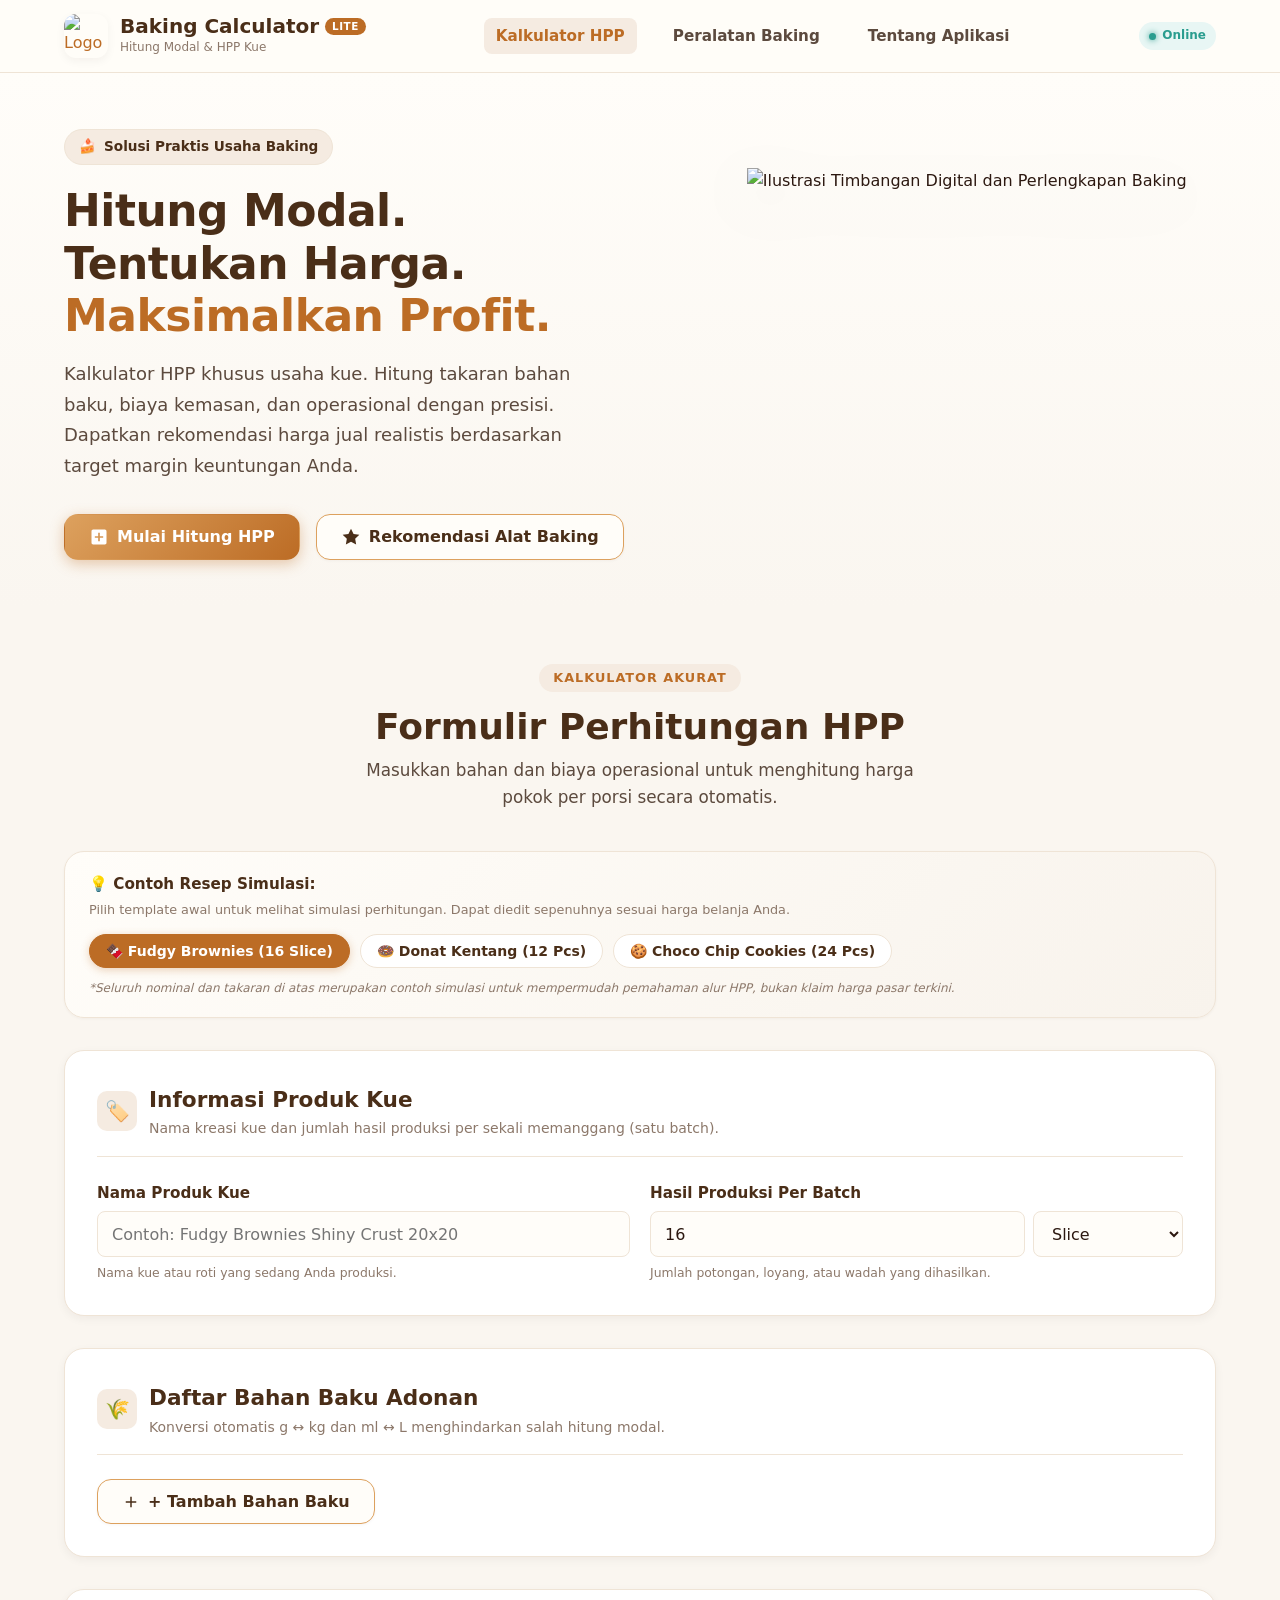
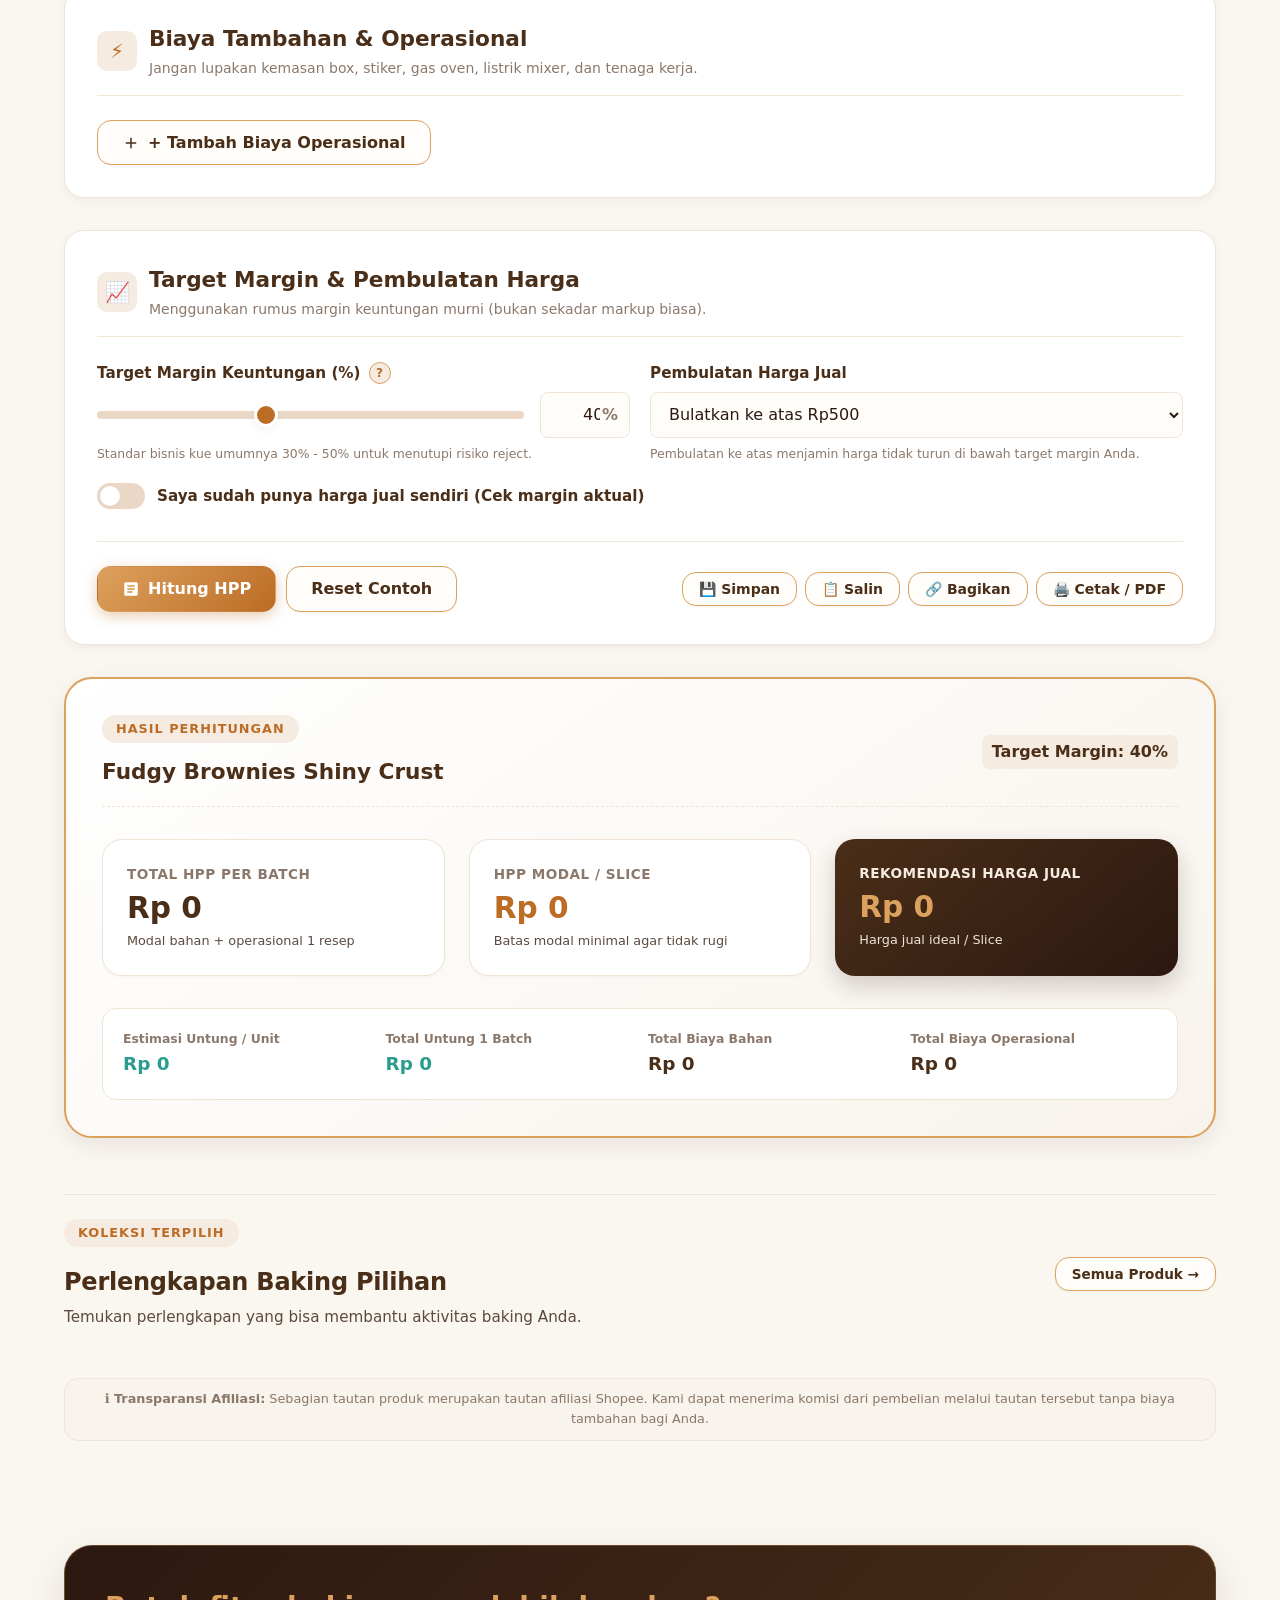
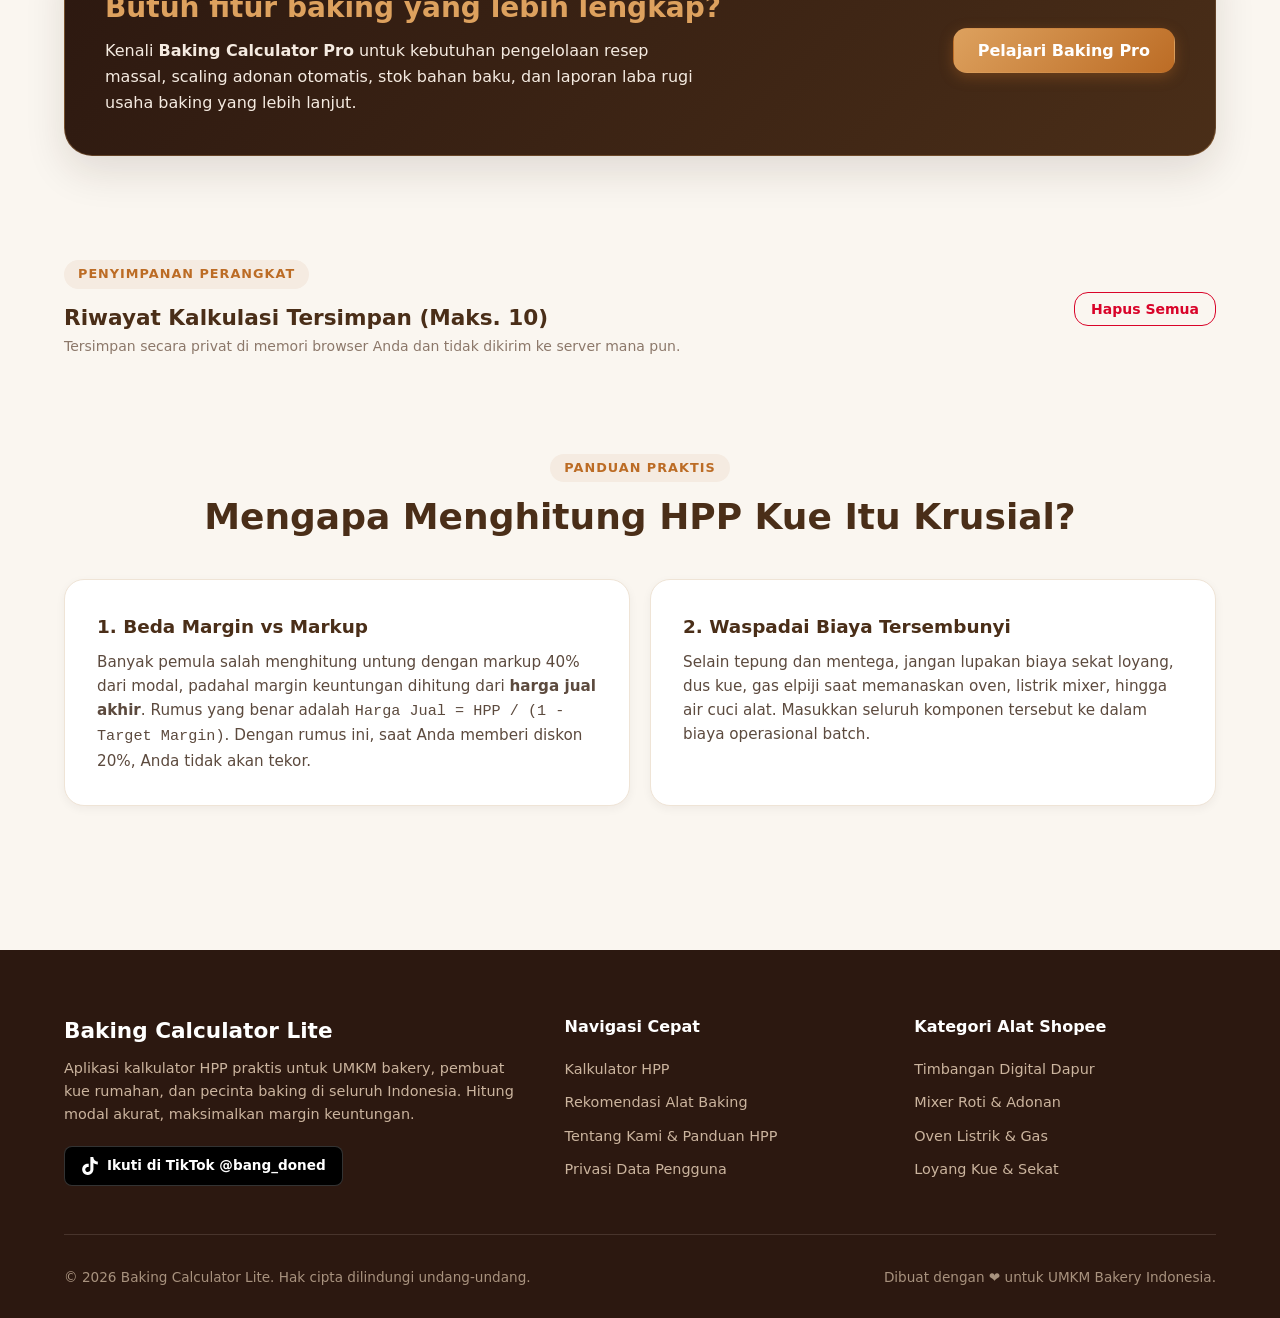
==== index.html @ 8690292a "Add files via upload" ====
<!DOCTYPE html>
<html lang="id">
<head>
  <meta charset="UTF-8">
  <meta name="viewport" content="width=device-width, initial-scale=1.0, maximum-scale=5.0">
  <title>Baking Calculator Lite - Hitung Modal & HPP Usaha Kue Praktis</title>
  
  <!-- SEO & Social Meta Tags -->
  <meta name="description" content="Kalkulator HPP kue online gratis untuk usaha bakery dan rumahan. Hitung modal bahan baku, tentukan harga jual dengan target margin keuntungan yang akurat.">
  <meta name="keywords" content="kalkulator hpp kue, kalkulator hpp baking, hitung modal kue, cara menentukan harga jual kue, kalkulator bakery, hpp donat brownies cookies">
  <meta name="author" content="Baking Calculator Lite">
  <meta name="theme-color" content="#FAF6F0">
  <link rel="canonical" href="./">

  <!-- Open Graph / Facebook -->
  <meta property="og:type" content="website">
  <meta property="og:title" content="Baking Calculator Lite - Hitung Modal. Tentukan Harga. Maksimalkan Profit.">
  <meta property="og:description" content="Kalkulator HPP khusus pelaku usaha baking & kue rumahan. Hitung modal bahan dan operasional akurat, tentukan harga jual tepat.">
  <meta property="og:image" content="assets/icons/icon-512.png">
  <meta property="og:url" content="./">

  <!-- Twitter Card -->
  <meta name="twitter:card" content="summary_large_image">
  <meta name="twitter:title" content="Baking Calculator Lite - Hitung HPP Kue Praktis">
  <meta name="twitter:description" content="Kalkulator HPP khusus pelaku usaha baking & bakery UMKM. Akurat, cepat, dan offline-ready.">
  <meta name="twitter:image" content="assets/icons/icon-512.png">

  <!-- PWA Manifest & Favicon -->
  <link rel="manifest" href="manifest.webmanifest">
  <link rel="icon" type="image/svg+xml" href="assets/icons/favicon.svg">
  <link rel="apple-touch-icon" href="assets/icons/apple-touch-icon.png">

  <!-- Stylesheets -->
  <link rel="stylesheet" href="style.css">
  <link rel="stylesheet" href="responsive.css">

  <!-- Structured Data JSON-LD -->
  <script type="application/ld+json">
  {
    "@context": "https://schema.org",
    "@type": "WebApplication",
    "name": "Baking Calculator Lite",
    "description": "Kalkulator HPP dan margin harga jual untuk pengusaha kue dan bakery.",
    "applicationCategory": "BusinessApplication",
    "operatingSystem": "All",
    "offers": {
      "@type": "Offer",
      "price": "0",
      "priceCurrency": "IDR"
    }
  }
  </script>
</head>
<body>

  <!-- Top Navigation Header -->
  <header class="site-header">
    <div class="container nav-container">
      <a href="index.html" class="brand-link" aria-label="Baking Calculator Lite Beranda">
        <img src="assets/logo/logo.svg" alt="Logo Baking Calculator Lite" class="brand-logo-img" width="44" height="44">
        <div class="brand-text-group">
          <div class="brand-name">
            Baking Calculator <span class="brand-badge">LITE</span>
          </div>
          <span class="brand-sub">Hitung Modal & HPP Kue</span>
        </div>
      </a>

      <!-- Desktop & Tablet Navigation Menu -->
      <nav class="nav-menu" id="nav-menu" aria-label="Menu Utama">
        <a href="index.html" class="nav-link active">Kalkulator HPP</a>
        <a href="products.html" class="nav-link">Peralatan Baking</a>
        <a href="about.html" class="nav-link">Tentang Aplikasi</a>
      </nav>

      <!-- Nav Extra: Status & Mobile Hamburger -->
      <div class="nav-extra">
        <span class="status-pill online" id="network-status">Online</span>
        <button type="button" class="mobile-nav-toggle" id="mobile-toggle" aria-label="Buka Menu Navigasi">
          <svg viewBox="0 0 24 24" width="24" height="24" fill="currentColor">
            <path d="M3 18h18v-2H3v2zm0-5h18v-2H3v2zm0-7v2h18V6H3z"/>
          </svg>
        </button>
      </div>
    </div>
  </header>

  <main>
    <!-- HERO SECTION -->
    <section class="hero-section">
      <div class="container hero-grid">
        <div class="hero-content">
          <div class="hero-tag">
            <span>🍰</span> Solusi Praktis Usaha Baking
          </div>
          <h1 class="hero-title">
            Hitung Modal. <br>
            Tentukan Harga. <br>
            <span class="highlight">Maksimalkan Profit.</span>
          </h1>
          <p class="hero-desc">
            Kalkulator HPP khusus usaha kue. Hitung takaran bahan baku, biaya kemasan, dan operasional dengan presisi. Dapatkan rekomendasi harga jual realistis berdasarkan target margin keuntungan Anda.
          </p>
          <div class="hero-actions">
            <a href="#section-calculator" class="btn btn-primary">
              <svg viewBox="0 0 24 24" width="20" height="20" fill="currentColor"><path d="M19 3H5c-1.1 0-2 .9-2 2v14c0 1.1.9 2 2 2h14c1.1 0 2-.9 2-2V5c0-1.1-.9-2-2-2zm-2 10h-4v4h-2v-4H7v-2h4V7h2v4h4v2z"/></svg>
              <span>Mulai Hitung HPP</span>
            </a>
            <a href="products.html" class="btn btn-secondary">
              <svg viewBox="0 0 24 24" width="20" height="20" fill="currentColor"><path d="M12 2l3.09 6.26L22 9.27l-5 4.87 1.18 6.88L12 17.77l-6.18 3.25L7 14.14 2 9.27l6.91-1.01L12 2z"/></svg>
              <span>Rekomendasi Alat Baking</span>
            </a>
          </div>
        </div>

        <div class="hero-illustration-wrapper">
          <img src="assets/images/hero-baking-tools.svg" alt="Ilustrasi Timbangan Digital dan Perlengkapan Baking" class="hero-illustration" width="480" height="360">
        </div>
      </div>
    </section>

    <!-- KALKULATOR HPP SECTION -->
    <section class="section" id="section-calculator">
      <div class="container">
        
        <div class="section-title-wrap">
          <span class="section-pill">Kalkulator Akurat</span>
          <h2 class="section-title">Formulir Perhitungan HPP</h2>
          <p class="section-subtitle">Masukkan bahan dan biaya operasional untuk menghitung harga pokok per porsi secara otomatis.</p>
        </div>

        <!-- Pilihan Preset Resep Contoh -->
        <div class="preset-selector-card">
          <div class="preset-header">
            <span class="preset-title">💡 Contoh Resep Simulasi:</span>
            <span class="preset-sub">Pilih template awal untuk melihat simulasi perhitungan. Dapat diedit sepenuhnya sesuai harga belanja Anda.</span>
          </div>
          <div class="preset-buttons">
            <button type="button" class="btn-preset-recipe active" data-preset="brownies">
              <span>🍫 Fudgy Brownies (16 Slice)</span>
            </button>
            <button type="button" class="btn-preset-recipe" data-preset="donat">
              <span>🍩 Donat Kentang (12 Pcs)</span>
            </button>
            <button type="button" class="btn-preset-recipe" data-preset="cookies">
              <span>🍪 Choco Chip Cookies (24 Pcs)</span>
            </button>
          </div>
          <p class="preset-disclaimer">
            <em>*Seluruh nominal dan takaran di atas merupakan contoh simulasi untuk mempermudah pemahaman alur HPP, bukan klaim harga pasar terkini.</em>
          </p>
        </div>

        <!-- 1. Informasi Produk -->
        <div class="card">
          <div class="card-header">
            <div class="card-title-group">
              <div class="card-icon">🏷️</div>
              <div>
                <h3 class="card-title">Informasi Produk Kue</h3>
                <p class="card-desc">Nama kreasi kue dan jumlah hasil produksi per sekali memanggang (satu batch).</p>
              </div>
            </div>
          </div>

          <div class="form-grid">
            <div class="form-group span-half">
              <label class="form-label" for="input-product-name">Nama Produk Kue</label>
              <input type="text" id="input-product-name" class="input-text" placeholder="Contoh: Fudgy Brownies Shiny Crust 20x20">
              <span class="form-help">Nama kue atau roti yang sedang Anda produksi.</span>
            </div>

            <div class="form-group span-half">
              <label class="form-label" for="input-yield-qty">Hasil Produksi Per Batch</label>
              <div class="input-group">
                <input type="number" id="input-yield-qty" class="input-text" min="1" step="1" value="16" placeholder="Contoh: 16">
                <select id="select-yield-unit" class="select-unit">
                  <option value="Slice" selected>Slice</option>
                  <option value="Pcs">Pcs</option>
                  <option value="Box">Box</option>
                  <option value="Jar">Jar</option>
                  <option value="Pack">Pack</option>
                  <option value="Loyang">Loyang</option>
                  <option value="Custom">Custom...</option>
                </select>
              </div>
              <span class="form-help">Jumlah potongan, loyang, atau wadah yang dihasilkan.</span>
            </div>

            <div class="form-group span-full" id="group-custom-yield" style="display: none;">
              <label class="form-label" for="input-custom-yield-unit">Nama Satuan Khusus (Custom)</label>
              <input type="text" id="input-custom-yield-unit" class="input-text" placeholder="Contoh: Cup, Toples 500g, Botol">
            </div>
          </div>
        </div>

        <!-- 2. Daftar Bahan Baku -->
        <div class="card">
          <div class="card-header">
            <div class="card-title-group">
              <div class="card-icon">🌾</div>
              <div>
                <h3 class="card-title">Daftar Bahan Baku Adonan</h3>
                <p class="card-desc">Konversi otomatis g &harr; kg dan ml &harr; L menghindarkan salah hitung modal.</p>
              </div>
            </div>
          </div>

          <!-- Dynamic Ingredients List Container -->
          <div id="ingredients-list">
            <!-- Dynamic Rows Generated by app.js -->
          </div>

          <div style="margin-top: 1rem;">
            <button type="button" class="btn btn-secondary" id="btn-add-ingredient">
              <svg viewBox="0 0 24 24" width="18" height="18" fill="currentColor"><path d="M19 13h-6v6h-2v-6H5v-2h6V5h2v6h6v2z"/></svg>
              <span>+ Tambah Bahan Baku</span>
            </button>
          </div>
        </div>

        <!-- 3. Biaya Tambahan Operasional -->
        <div class="card">
          <div class="card-header">
            <div class="card-title-group">
              <div class="card-icon">⚡</div>
              <div>
                <h3 class="card-title">Biaya Tambahan & Operasional</h3>
                <p class="card-desc">Jangan lupakan kemasan box, stiker, gas oven, listrik mixer, dan tenaga kerja.</p>
              </div>
            </div>
          </div>

          <!-- Dynamic Additional Costs Container -->
          <div id="additional-costs-list">
            <!-- Dynamic Rows Generated by app.js -->
          </div>

          <div style="margin-top: 1rem;">
            <button type="button" class="btn btn-secondary" id="btn-add-cost">
              <svg viewBox="0 0 24 24" width="18" height="18" fill="currentColor"><path d="M19 13h-6v6h-2v-6H5v-2h6V5h2v6h6v2z"/></svg>
              <span>+ Tambah Biaya Operasional</span>
            </button>
          </div>
        </div>

        <!-- 4. Target Margin & Pengaturan Harga Jual -->
        <div class="card">
          <div class="card-header">
            <div class="card-title-group">
              <div class="card-icon">📈</div>
              <div>
                <h3 class="card-title">Target Margin & Pembulatan Harga</h3>
                <p class="card-desc">Menggunakan rumus margin keuntungan murni (bukan sekadar markup biasa).</p>
              </div>
            </div>
          </div>

          <div class="form-grid">
            <!-- Slider & Input Margin -->
            <div class="form-group span-half position-relative">
              <div class="label-with-info">
                <label class="form-label" for="input-target-margin">Target Margin Keuntungan (%)</label>
                <button type="button" class="btn-info-circle" id="btn-info-margin" title="Pelajari cara kerja margin vs markup" aria-label="Penjelasan Rumus Margin">?</button>
              </div>

              <!-- Popover Edukasi Margin -->
              <div class="margin-info-popover" id="popover-margin-info" style="display: none;">
                <div class="popover-header">
                  <strong>💡 Mengapa Menggunakan Rumus Margin?</strong>
                  <button type="button" class="btn-close-popover" id="btn-close-margin-info" aria-label="Tutup Penjelasan">&times;</button>
                </div>
                <p><strong>Margin adalah persentase keuntungan dari harga jual, bukan dari modal.</strong></p>
                <p class="popover-formula"><code>Harga Jual = HPP / (1 - Target Margin)</code></p>
                <div class="popover-example">
                  <strong>Contoh:</strong><br>
                  HPP Rp6.000 dengan target margin 40% (0,4):<br>
                  Harga Jual = Rp6.000 / (1 - 0,40) = Rp6.000 / 0,60 = <strong>Rp10.000</strong>.<br>
                  <em>Keuntungan: Rp4.000 (tepat 40% dari harga jual Rp10.000).</em>
                </div>
              </div>

              <div class="slider-control-group">
                <input type="range" min="5" max="95" step="1" value="40" class="input-slider" id="slider-target-margin">
                <div class="input-prefix-wrapper slider-val-box">
                  <input type="number" min="0" max="99" class="input-text" id="input-target-margin" value="40">
                  <span style="position: absolute; right: 12px; font-weight: 700; color: var(--text-muted);">%</span>
                </div>
              </div>
              <span class="form-help">Standar bisnis kue umumnya 30% - 50% untuk menutupi risiko reject.</span>
            </div>

            <!-- Pembulatan Harga Jual -->
            <div class="form-group span-half">
              <label class="form-label" for="select-round-mode">Pembulatan Harga Jual</label>
              <select id="select-round-mode" class="select-input">
                <option value="none">Tanpa Pembulatan (Nominal Asli)</option>
                <option value="100">Bulatkan ke atas Rp100</option>
                <option value="500" selected>Bulatkan ke atas Rp500</option>
                <option value="1000">Bulatkan ke atas Rp1.000</option>
              </select>
              <span class="form-help">Pembulatan ke atas menjamin harga tidak turun di bawah target margin Anda.</span>
            </div>

            <!-- Toggle Harga Jual Manual -->
            <div class="form-group span-full">
              <label class="toggle-switch-label">
                <input type="checkbox" class="toggle-input" id="toggle-manual-price">
                <span class="toggle-slider"></span>
                <span class="form-label">Saya sudah punya harga jual sendiri (Cek margin aktual)</span>
              </label>
            </div>

            <div class="form-group span-half" id="group-manual-price" style="display: none;">
              <label class="form-label" for="input-manual-price">Harga Jual Yang Anda Tentukan (Rp / unit)</label>
              <div class="input-prefix-wrapper">
                <span class="input-prefix">Rp</span>
                <input type="number" min="0" step="500" class="input-text" id="input-manual-price" placeholder="Contoh: 15000">
              </div>
            </div>
          </div>

          <!-- Action Button Bar -->
          <div class="calculator-actions">
            <div class="actions-primary">
              <button type="button" class="btn btn-primary" id="btn-calculate">
                <svg viewBox="0 0 24 24" width="18" height="18" fill="currentColor"><path d="M19 3H5c-1.1 0-2 .9-2 2v14c0 1.1.9 2 2 2h14c1.1 0 2-.9 2-2V5c0-1.1-.9-2-2-2zm-5 14H7v-2h7v2zm3-4H7v-2h10v2zm0-4H7V7h10v2z"/></svg>
                <span>Hitung HPP</span>
              </button>
              <button type="button" class="btn btn-secondary" id="btn-reset">
                <span>Reset Contoh</span>
              </button>
            </div>

            <div class="actions-secondary">
              <button type="button" class="btn btn-secondary btn-sm" id="btn-save-calc" title="Simpan ke Riwayat Lokal">
                <span>💾 Simpan</span>
              </button>
              <button type="button" class="btn btn-secondary btn-sm" id="btn-copy-calc" title="Salin Ringkasan">
                <span>📋 Salin</span>
              </button>
              <button type="button" class="btn btn-secondary btn-sm" id="btn-share-calc" title="Bagikan Ringkasan">
                <span>🔗 Bagikan</span>
              </button>
              <button type="button" class="btn btn-secondary btn-sm" id="btn-print-calc" title="Cetak atau Simpan PDF">
                <span>🖨️ Cetak / PDF</span>
              </button>
            </div>
          </div>
        </div>

        <!-- 5. HASIL KALKULASI SECTION (Dashboard Cards) -->
        <div class="results-card" id="section-result">
          <div class="results-header">
            <div>
              <span class="section-pill">Hasil Perhitungan</span>
              <h3 class="card-title" id="res-product-name">Fudgy Brownies Shiny Crust</h3>
            </div>
            <div class="results-badge-wrap">
              <span class="badge" style="background: var(--color-beige); color: var(--color-coffee); padding: 4px 10px; border-radius: 8px; font-weight: 700;">
                Target Margin: <strong id="res-margin-pct">40%</strong>
              </span>
            </div>
          </div>

          <div id="res-margin-warning" class="row-error" style="display: none; margin-bottom: 1.5rem;"></div>

          <!-- Main 3 Stat Cards -->
          <div class="results-main-grid">
            <!-- Total HPP Batch -->
            <div class="stat-box">
              <span class="stat-label">Total HPP Per Batch</span>
              <span class="stat-value" id="res-hpp-total">Rp 0</span>
              <span class="stat-sub">Modal bahan + operasional 1 resep</span>
            </div>

            <!-- HPP Per Unit -->
            <div class="stat-box">
              <span class="stat-label">HPP Modal <span id="res-unit-label">/ Slice</span></span>
              <span class="stat-value text-caramel" id="res-hpp-per-unit">Rp 0</span>
              <span class="stat-sub">Batas modal minimal agar tidak rugi</span>
            </div>

            <!-- Rekomendasi Harga Jual -->
            <div class="stat-box highlight">
              <span class="stat-label">Rekomendasi Harga Jual</span>
              <span class="stat-value" id="res-recommended-price">Rp 0</span>
              <span class="stat-sub">Harga jual ideal <span id="res-unit-label-2">/ Slice</span></span>
            </div>
          </div>

          <!-- Sub Stats Breakdown -->
          <div class="results-sub-grid">
            <div class="sub-stat-item">
              <span class="sub-stat-label">Estimasi Untung / Unit</span>
              <span class="sub-stat-val text-success" id="res-profit-per-unit">Rp 0</span>
            </div>
            <div class="sub-stat-item">
              <span class="sub-stat-label">Total Untung 1 Batch</span>
              <span class="sub-stat-val text-success" id="res-total-profit">Rp 0</span>
            </div>
            <div class="sub-stat-item">
              <span class="sub-stat-label">Total Biaya Bahan</span>
              <span class="sub-stat-val" id="res-ingredients-total">Rp 0</span>
            </div>
            <div class="sub-stat-item">
              <span class="sub-stat-label">Total Biaya Operasional</span>
              <span class="sub-stat-val" id="res-additional-total">Rp 0</span>
            </div>
          </div>

          <!-- Evaluasi Harga Manual Box jika aktif -->
          <div class="manual-box" id="res-manual-box" style="display: none;">
            <h4 style="font-size: 1rem; color: var(--color-coffee); font-weight: 800;">Evaluasi Harga Jual Manual Anda</h4>
            <div class="manual-grid">
              <div>
                <span class="sub-stat-label">Harga Jual Aktual:</span>
                <div class="sub-stat-val" id="res-manual-price">Rp 0</div>
              </div>
              <div>
                <span class="sub-stat-label">Keuntungan Per Unit:</span>
                <div class="sub-stat-val" id="res-manual-profit">Rp 0</div>
              </div>
              <div>
                <span class="sub-stat-label">Margin Keuntungan Aktual:</span>
                <div class="sub-stat-val" id="res-manual-margin">0%</div>
              </div>
            </div>
          </div>
        </div>

        <!-- 6. PERLENGKAPAN BAKING PILIHAN (AFFILIATE PRODUCT GALLERY) -->
        <section class="affiliate-gallery-section" id="section-affiliate-gallery" style="margin-top: 3.5rem;">
          <div class="gallery-header-row">
            <div>
              <span class="section-pill">Koleksi Terpilih</span>
              <h3 class="gallery-title">Perlengkapan Baking Pilihan</h3>
              <p class="gallery-subtitle">Temukan perlengkapan yang bisa membantu aktivitas baking Anda.</p>
            </div>
            <a href="products.html" class="btn btn-secondary btn-sm gallery-all-btn">
              <span>Semua Produk &rarr;</span>
            </a>
          </div>

          <!-- Horizontal scroll-snap gallery di mobile, grid rapi di desktop -->
          <div class="affiliate-gallery-scroll" id="affiliate-gallery-container" tabindex="0" role="region" aria-label="Katalog Perlengkapan Baking Pilihan">
            <!-- Dynamic Thumbnails Loaded from AffiliateManager -->
          </div>

          <!-- Affiliate Disclosure -->
          <div class="affiliate-disclosure-banner" style="margin-top: 1.5rem;">
            <p>ℹ️ <strong>Transparansi Afiliasi:</strong> Sebagian tautan produk merupakan tautan afiliasi Shopee. Kami dapat menerima komisi dari pembelian melalui tautan tersebut tanpa biaya tambahan bagi Anda.</p>
          </div>
        </section>

        <!-- 7. PROMOSI BAKING CALCULATOR PRO -->
        <div class="pro-promo-card">
          <div class="pro-promo-content">
            <h3>Butuh fitur baking yang lebih lengkap?</h3>
            <p>Kenali <strong>Baking Calculator Pro</strong> untuk kebutuhan pengelolaan resep massal, scaling adonan otomatis, stok bahan baku, dan laporan laba rugi usaha baking yang lebih lanjut.</p>
          </div>
          <div>
            <a href="#" class="btn btn-primary" id="btn-pro-app">
              <span>Pelajari Baking Pro</span>
            </a>
          </div>
        </div>

        <!-- 8. RIWAYAT PERHITUNGAN (LOCAL STORAGE) -->
        <section class="history-section" id="section-history" style="margin-top: 3.5rem;">
          <div class="card-header" style="border-bottom: none; margin-bottom: 1rem; padding-bottom: 0;">
            <div>
              <span class="section-pill">Penyimpanan Perangkat</span>
              <h3 class="card-title">Riwayat Kalkulasi Tersimpan (Maks. 10)</h3>
              <p class="card-desc">Tersimpan secara privat di memori browser Anda dan tidak dikirim ke server mana pun.</p>
            </div>
            <button type="button" class="btn btn-sm btn-outline-danger" id="btn-clear-history">
              Hapus Semua
            </button>
          </div>

          <div class="history-grid" id="history-list">
            <!-- Dynamic History Cards -->
          </div>
        </section>

        <!-- 9. EDUKASI & FAQ HPP BAKING (SEO CONTENT) -->
        <section class="section" style="padding-top: 2rem;">
          <div class="section-title-wrap">
            <span class="section-pill">Panduan Praktis</span>
            <h2 class="section-title">Mengapa Menghitung HPP Kue Itu Krusial?</h2>
          </div>

          <div class="form-grid">
            <div class="card span-half">
              <h4 style="font-size: 1.15rem; font-weight: 800; color: var(--color-coffee); margin-bottom: 0.5rem;">1. Beda Margin vs Markup</h4>
              <p style="font-size: 0.95rem; color: var(--text-secondary); line-height: 1.6;">
                Banyak pemula salah menghitung untung dengan markup 40% dari modal, padahal margin keuntungan dihitung dari <strong>harga jual akhir</strong>. Rumus yang benar adalah <code>Harga Jual = HPP / (1 - Target Margin)</code>. Dengan rumus ini, saat Anda memberi diskon 20%, Anda tidak akan tekor.
              </p>
            </div>

            <div class="card span-half">
              <h4 style="font-size: 1.15rem; font-weight: 800; color: var(--color-coffee); margin-bottom: 0.5rem;">2. Waspadai Biaya Tersembunyi</h4>
              <p style="font-size: 0.95rem; color: var(--text-secondary); line-height: 1.6;">
                Selain tepung dan mentega, jangan lupakan biaya sekat loyang, dus kue, gas elpiji saat memanaskan oven, listrik mixer, hingga air cuci alat. Masukkan seluruh komponen tersebut ke dalam biaya operasional batch.
              </p>
            </div>
          </div>
        </section>

      </div>
    </section>
  </main>

  <!-- Sticky Bottom Bar for Mobile -->
  <div class="mobile-bottom-bar" id="mobile-bottom-bar">
    <a href="index.html#section-calculator" class="mobile-bottom-item active">
      <svg viewBox="0 0 24 24" width="20" height="20" fill="currentColor"><path d="M19 3H5c-1.1 0-2 .9-2 2v14c0 1.1.9 2 2 2h14c1.1 0 2-.9 2-2V5c0-1.1-.9-2-2-2zm-5 14H7v-2h7v2zm3-4H7v-2h10v2zm0-4H7V7h10v2z"/></svg>
      <span>Kalkulator</span>
    </a>
    <a href="products.html" class="mobile-bottom-item">
      <svg viewBox="0 0 24 24" width="20" height="20" fill="currentColor"><path d="M12 2l3.09 6.26L22 9.27l-5 4.87 1.18 6.88L12 17.77l-6.18 3.25L7 14.14 2 9.27l6.91-1.01L12 2z"/></svg>
      <span>Peralatan</span>
    </a>
    <a href="about.html" class="mobile-bottom-item">
      <svg viewBox="0 0 24 24" width="20" height="20" fill="currentColor"><path d="M12 2C6.48 2 2 6.48 2 12s4.48 10 10 10 10-4.48 10-10S17.52 2 12 2zm1 15h-2v-6h2v6zm0-8h-2V7h2v2z"/></svg>
      <span>Tentang</span>
    </a>
  </div>

  <!-- Site Footer -->
  <footer class="site-footer">
    <div class="container">
      <div class="footer-grid">
        <div class="footer-brand">
          <h4>Baking Calculator Lite</h4>
          <p class="footer-desc">
            Aplikasi kalkulator HPP praktis untuk UMKM bakery, pembuat kue rumahan, dan pecinta baking di seluruh Indonesia. Hitung modal akurat, maksimalkan margin keuntungan.
          </p>
          <div>
            <a href="https://www.tiktok.com/@bang_doned" target="_blank" rel="noopener noreferrer" class="btn-tiktok">
              <svg viewBox="0 0 24 24" width="18" height="18" fill="currentColor">
                <path d="M12.525.02c1.31-.02 2.61-.01 3.91-.02.08 1.53.63 3.09 1.75 4.17 1.12 1.11 2.7 1.62 4.24 1.79v4.03c-1.44-.05-2.89-.35-4.2-.97-.57-.26-1.1-.59-1.62-.97-.01 2.92.01 5.84-.02 8.75-.08 1.4-.54 2.79-1.35 3.94-1.31 1.92-3.58 3.17-5.91 3.21-1.43.08-2.86-.31-4.08-1.03-2.02-1.19-3.44-3.37-3.65-5.71-.02-.5-.03-1-.01-1.49.18-1.9 1.12-3.72 2.58-4.96 1.66-1.44 3.98-2.13 6.15-1.72.02 1.48-.04 2.96-.04 4.44-.99-.32-2.15-.23-3.02.37-.63.41-1.11 1.04-1.36 1.75-.21.51-.24 1.07-.14 1.61.24 1.64 1.82 3.02 3.5 2.87 1.12-.01 2.19-.66 2.77-1.61.19-.33.4-.67.41-1.06.1-1.79.06-3.57.07-5.36.01-4.03-.01-8.05.02-12.07z"/>
              </svg>
              <span>Ikuti di TikTok @bang_doned</span>
            </a>
          </div>
        </div>

        <div>
          <h5 class="footer-links-title">Navigasi Cepat</h5>
          <ul class="footer-links">
            <li><a href="index.html#section-calculator">Kalkulator HPP</a></li>
            <li><a href="products.html">Rekomendasi Alat Baking</a></li>
            <li><a href="about.html">Tentang Kami & Panduan HPP</a></li>
            <li><a href="about.html#privacy">Privasi Data Pengguna</a></li>
          </ul>
        </div>

        <div>
          <h5 class="footer-links-title">Kategori Alat Shopee</h5>
          <ul class="footer-links">
            <li><a href="products.html?cat=Timbangan+digital">Timbangan Digital Dapur</a></li>
            <li><a href="products.html?cat=Mixer">Mixer Roti & Adonan</a></li>
            <li><a href="products.html?cat=Oven">Oven Listrik & Gas</a></li>
            <li><a href="products.html?cat=Loyang">Loyang Kue & Sekat</a></li>
          </ul>
        </div>
      </div>

      <div class="footer-bottom">
        <div>
          &copy; 2026 Baking Calculator Lite. Hak cipta dilindungi undang-undang.
        </div>
        <div>
          Dibuat dengan ❤️ untuk UMKM Bakery Indonesia.
        </div>
      </div>
    </div>
  </footer>

  <!-- Scripts -->
  <script src="affiliate-config.js"></script>
  <script src="analytics-config.js"></script>
  <script src="js/utils.js"></script>
  <script src="js/validation.js"></script>
  <script src="js/storage.js"></script>
  <script src="js/analytics.js"></script>
  <script src="js/calculator.js"></script>
  <script src="js/affiliate.js"></script>
  <script src="js/app.js"></script>

  <!-- Service Worker Registration -->
  <script>
    if ('serviceWorker' in navigator) {
      window.addEventListener('load', () => {
        navigator.serviceWorker.register('service-worker.js')
          .then(reg => console.log('ServiceWorker registered:', reg.scope))
          .catch(err => console.warn('ServiceWorker registration failed:', err));
      });
    }

    // Mobile nav toggle handler
    const mobBtn = document.getElementById('mobile-toggle');
    const mobMenu = document.getElementById('nav-menu');
    if (mobBtn && mobMenu) {
      mobBtn.addEventListener('click', () => {
        mobMenu.classList.toggle('open');
      });
    }
  </script>
</body>
</html>
---- style.css ----
/* ==========================================================================
   BAKING CALCULATOR LITE - CORE DESIGN SYSTEM & STYLESHEET
   Tema: Modern Bakery Aesthetic (Cream, Beige, Coffee Brown, Caramel, Warm White)
   ========================================================================== */

:root {
  /* Color Palette */
  --bg-main: #FAF6F0;
  --bg-surface: #FFFDF9;
  --bg-card: #FFFFFF;
  --bg-card-subtle: #F8F3EC;
  --bg-card-hover: #F3ECE2;

  --color-cream: #FAF6F0;
  --color-beige: #F5EBE1;
  --color-beige-dark: #EAD7C5;
  --color-caramel: #BC6C25;
  --color-caramel-light: #DDA15E;
  --color-caramel-hover: #9E5616;
  --color-coffee: #4A2E18;
  --color-coffee-dark: #2C1810;
  --color-coffee-light: #6F4E37;
  --color-warm-white: #FFFDF9;

  /* Text Colors */
  --text-primary: #2C1810;
  --text-secondary: #5C4A3E;
  --text-muted: #8C786A;
  --text-light: #FFFFFF;

  /* UI Borders & Accents */
  --border-subtle: #EFE4D6;
  --border-focus: #BC6C25;
  --border-strong: #DDA15E;

  /* Semantic Feedback */
  --success: #2A9D8F;
  --success-bg: #E8F6F4;
  --warning: #E76F51;
  --warning-bg: #FDF0ED;
  --danger: #D90429;
  --danger-bg: #FEECEF;
  --info: #3A86FF;
  --info-bg: #EBF2FF;

  /* Shopee Brand Orange */
  --shopee-orange: #EE4D2D;
  --shopee-orange-hover: #D73211;

  /* Shadows */
  --shadow-xs: 0 1px 3px rgba(44, 24, 16, 0.04);
  --shadow-sm: 0 3px 10px rgba(44, 24, 16, 0.05);
  --shadow-md: 0 8px 24px rgba(44, 24, 16, 0.08);
  --shadow-lg: 0 16px 40px rgba(44, 24, 16, 0.12);
  --shadow-glow: 0 0 20px rgba(221, 161, 94, 0.35);

  /* Radius */
  --radius-sm: 8px;
  --radius-md: 14px;
  --radius-lg: 20px;
  --radius-xl: 28px;
  --radius-full: 9999px;

  /* Typography */
  --font-family: 'Plus Jakarta Sans', system-ui, -apple-system, BlinkMacSystemFont, 'Segoe UI', Roboto, Helvetica, Arial, sans-serif;
  --font-mono: 'SF Mono', Consolas, 'Liberation Mono', Menlo, Courier, monospace;

  /* Transitions */
  --transition-fast: 0.15s ease;
  --transition-normal: 0.25s ease;
  --transition-smooth: 0.35s cubic-bezier(0.16, 1, 0.3, 1);
}

/* Base Reset & Box Sizing */
*, *::before, *::after {
  box-sizing: border-box;
  margin: 0;
  padding: 0;
}

html {
  font-size: 16px;
  scroll-behavior: smooth;
  -webkit-text-size-adjust: 100%;
}

body {
  font-family: var(--font-family);
  background-color: var(--bg-main);
  color: var(--text-primary);
  line-height: 1.6;
  min-height: 100vh;
  display: flex;
  flex-direction: column;
  overflow-x: hidden;
  -webkit-font-smoothing: antialiased;
}

img, svg {
  display: block;
  max-width: 100%;
  height: auto;
}

a {
  color: var(--color-caramel);
  text-decoration: none;
  transition: color var(--transition-fast);
}

a:hover {
  color: var(--color-caramel-hover);
}

button, input, select, textarea {
  font-family: inherit;
  font-size: 1rem;
}

/* Container */
.container {
  width: 100%;
  max-width: 1200px;
  margin-left: auto;
  margin-right: auto;
  padding-left: 1.5rem;
  padding-right: 1.5rem;
}

/* ==========================================================================
   NAVIGATION BAR
   ========================================================================== */
.site-header {
  position: sticky;
  top: 0;
  z-index: 100;
  background-color: rgba(255, 253, 249, 0.92);
  backdrop-filter: blur(12px);
  -webkit-backdrop-filter: blur(12px);
  border-bottom: 1px solid var(--border-subtle);
  transition: background-color var(--transition-normal);
}

.nav-container {
  display: flex;
  align-items: center;
  justify-content: space-between;
  height: 72px;
}

.brand-link {
  display: flex;
  align-items: center;
  gap: 12px;
  text-decoration: none;
}

.brand-logo-img {
  width: 44px;
  height: 44px;
  border-radius: 12px;
  box-shadow: var(--shadow-sm);
}

.brand-text-group {
  display: flex;
  flex-direction: column;
}

.brand-name {
  font-size: 1.25rem;
  font-weight: 800;
  color: var(--color-coffee);
  line-height: 1.2;
  display: flex;
  align-items: center;
  gap: 6px;
}

.brand-badge {
  font-size: 0.65rem;
  font-weight: 800;
  background: var(--color-caramel);
  color: #FFFFFF;
  padding: 2px 7px;
  border-radius: var(--radius-full);
  letter-spacing: 0.5px;
}

.brand-sub {
  font-size: 0.75rem;
  color: var(--text-muted);
  font-weight: 500;
}

.nav-menu {
  display: flex;
  align-items: center;
  gap: 1.5rem;
  list-style: none;
}

.nav-link {
  font-size: 0.95rem;
  font-weight: 600;
  color: var(--text-secondary);
  padding: 6px 12px;
  border-radius: var(--radius-sm);
  transition: all var(--transition-fast);
}

.nav-link:hover, .nav-link.active {
  color: var(--color-caramel);
  background-color: var(--color-beige);
}

.nav-extra {
  display: flex;
  align-items: center;
  gap: 12px;
}

/* Online/Offline Status Pill */
.status-pill {
  font-size: 0.75rem;
  font-weight: 700;
  padding: 4px 10px;
  border-radius: var(--radius-full);
  display: inline-flex;
  align-items: center;
  gap: 6px;
}

.status-pill::before {
  content: '';
  width: 7px;
  height: 7px;
  border-radius: 50%;
  display: inline-block;
}

.status-pill.online {
  background-color: var(--success-bg);
  color: var(--success);
}
.status-pill.online::before {
  background-color: var(--success);
  box-shadow: 0 0 6px var(--success);
}

.status-pill.offline {
  background-color: var(--warning-bg);
  color: var(--warning);
}
.status-pill.offline::before {
  background-color: var(--warning);
}

/* Mobile Nav Toggle */
.mobile-nav-toggle {
  display: none;
  background: none;
  border: none;
  cursor: pointer;
  padding: 8px;
  color: var(--color-coffee);
}

/* Mobile Bottom Navigation (Hidden on Desktop by default) */
.mobile-bottom-bar {
  display: none;
}

/* ==========================================================================
   HERO SECTION
   ========================================================================== */
.hero-section {
  padding: 3.5rem 0 3rem;
  background: linear-gradient(180deg, var(--bg-surface) 0%, var(--bg-main) 100%);
  position: relative;
  overflow: hidden;
}

.hero-grid {
  display: grid;
  grid-template-columns: 1.15fr 0.85fr;
  align-items: center;
  gap: 3rem;
}

.hero-tag {
  display: inline-flex;
  align-items: center;
  gap: 8px;
  background-color: var(--color-beige);
  color: var(--color-coffee);
  padding: 6px 14px;
  border-radius: var(--radius-full);
  font-size: 0.85rem;
  font-weight: 700;
  margin-bottom: 1.25rem;
  border: 1px solid var(--border-subtle);
}

.hero-title {
  font-size: 2.75rem;
  font-weight: 800;
  line-height: 1.2;
  color: var(--color-coffee);
  margin-bottom: 1rem;
  letter-spacing: -0.5px;
}

.hero-title .highlight {
  color: var(--color-caramel);
  position: relative;
  display: inline;
}

.hero-desc {
  font-size: 1.125rem;
  color: var(--text-secondary);
  line-height: 1.7;
  margin-bottom: 2rem;
  max-width: 540px;
}

.hero-actions {
  display: flex;
  align-items: center;
  gap: 1rem;
  flex-wrap: wrap;
}

.hero-illustration-wrapper {
  position: relative;
  display: flex;
  justify-content: center;
  align-items: center;
}

.hero-illustration {
  width: 100%;
  max-width: 480px;
  filter: drop-shadow(0 15px 30px rgba(74, 46, 24, 0.1));
  animation: floatSubtle 6s ease-in-out infinite;
}

@keyframes floatSubtle {
  0%, 100% { transform: translateY(0); }
  50% { transform: translateY(-8px); }
}

/* ==========================================================================
   BUTTONS & CONTROLS
   ========================================================================== */
.btn {
  display: inline-flex;
  align-items: center;
  justify-content: center;
  gap: 8px;
  padding: 12px 24px;
  font-weight: 700;
  border-radius: var(--radius-md);
  cursor: pointer;
  transition: all var(--transition-fast);
  border: 1px solid transparent;
  text-decoration: none;
  line-height: 1.2;
  text-align: center;
}

.btn-primary {
  background: linear-gradient(135deg, var(--color-caramel-light) 0%, var(--color-caramel) 100%);
  color: #FFFFFF;
  box-shadow: 0 4px 14px rgba(188, 108, 37, 0.35);
}

.btn-primary:hover {
  background: linear-gradient(135deg, #E6A763 0%, var(--color-caramel-hover) 100%);
  box-shadow: 0 6px 20px rgba(188, 108, 37, 0.45);
  transform: translateY(-2px);
  color: #FFFFFF;
}

.btn-secondary {
  background-color: var(--bg-surface);
  color: var(--color-coffee);
  border: 1.5px solid var(--border-strong);
  box-shadow: var(--shadow-xs);
}

.btn-secondary:hover {
  background-color: var(--color-beige);
  color: var(--color-coffee-dark);
}

.btn-outline-danger {
  background: transparent;
  color: var(--danger);
  border: 1px solid var(--danger);
}
.btn-outline-danger:hover {
  background-color: var(--danger-bg);
}

.btn-shopee {
  background-color: var(--shopee-orange);
  color: #FFFFFF;
  box-shadow: 0 4px 12px rgba(238, 77, 45, 0.3);
}

.btn-shopee:hover {
  background-color: var(--shopee-orange-hover);
  box-shadow: 0 6px 16px rgba(238, 77, 45, 0.4);
  transform: translateY(-2px);
  color: #FFFFFF;
}

.btn-sm {
  padding: 8px 16px;
  font-size: 0.875rem;
}

.btn-action-icon {
  background: var(--bg-surface);
  border: 1px solid var(--border-subtle);
  color: var(--text-muted);
  width: 32px;
  height: 32px;
  border-radius: var(--radius-sm);
  display: flex;
  align-items: center;
  justify-content: center;
  cursor: pointer;
  transition: all var(--transition-fast);
}

.btn-action-icon:hover {
  background-color: var(--color-beige);
  color: var(--color-coffee);
}

.btn-duplicate:hover {
  color: var(--info);
  border-color: var(--info);
}

.btn-delete:hover, .btn-delete-cost:hover {
  color: var(--danger);
  border-color: var(--danger);
  background-color: var(--danger-bg);
}

/* ==========================================================================
   CARDS & SECTIONS
   ========================================================================== */
.section {
  padding: 3.5rem 0;
}

.section-title-wrap {
  text-align: center;
  margin-bottom: 2.5rem;
}

.section-pill {
  display: inline-block;
  background-color: var(--color-beige);
  color: var(--color-caramel);
  font-size: 0.8rem;
  font-weight: 800;
  text-transform: uppercase;
  letter-spacing: 1px;
  padding: 4px 14px;
  border-radius: var(--radius-full);
  margin-bottom: 0.75rem;
}

.section-title {
  font-size: 2.25rem;
  font-weight: 800;
  color: var(--color-coffee);
  line-height: 1.25;
}

.section-subtitle {
  font-size: 1.05rem;
  color: var(--text-secondary);
  max-width: 600px;
  margin: 0.5rem auto 0;
}

.card {
  background-color: var(--bg-card);
  border-radius: var(--radius-lg);
  box-shadow: var(--shadow-sm);
  border: 1px solid var(--border-subtle);
  padding: 2rem;
  margin-bottom: 2rem;
  transition: box-shadow var(--transition-normal);
}

.card:hover {
  box-shadow: var(--shadow-md);
}

.card-header {
  display: flex;
  align-items: center;
  justify-content: space-between;
  margin-bottom: 1.5rem;
  padding-bottom: 1rem;
  border-bottom: 1px solid var(--border-subtle);
}

.card-title-group {
  display: flex;
  align-items: center;
  gap: 12px;
}

.card-icon {
  width: 40px;
  height: 40px;
  border-radius: 10px;
  background-color: var(--color-beige);
  color: var(--color-caramel);
  display: flex;
  align-items: center;
  justify-content: center;
  font-size: 1.25rem;
}

.card-title {
  font-size: 1.35rem;
  font-weight: 800;
  color: var(--color-coffee);
}

.card-desc {
  font-size: 0.875rem;
  color: var(--text-muted);
}

.card-subtle {
  background-color: var(--bg-card-subtle);
  border: 1px solid var(--border-subtle);
  border-radius: var(--radius-md);
  padding: 1.25rem;
  margin-bottom: 1rem;
  transition: all var(--transition-fast);
}

.card-subtle:hover {
  background-color: var(--bg-surface);
  border-color: var(--border-strong);
}

/* ==========================================================================
   FORM CONTROLS & INPUT GROUPS
   ========================================================================== */
.form-grid {
  display: grid;
  grid-template-columns: repeat(12, 1fr);
  gap: 1.25rem;
}

.form-group {
  display: flex;
  flex-direction: column;
  gap: 6px;
}

.span-full { grid-column: span 12; }
.span-half { grid-column: span 6; }
.span-third { grid-column: span 4; }
.span-two-thirds { grid-column: span 8; }

.form-label {
  font-size: 0.95rem;
  font-weight: 700;
  color: var(--color-coffee);
}

.form-label-small {
  font-size: 0.8rem;
  font-weight: 600;
  color: var(--text-secondary);
}

.form-help {
  font-size: 0.775rem;
  color: var(--text-muted);
}

.input-text, .select-unit, .select-input {
  height: 46px;
  padding: 0 14px;
  border: 1.5px solid var(--border-subtle);
  border-radius: var(--radius-sm);
  background-color: var(--bg-surface);
  color: var(--text-primary);
  font-weight: 500;
  transition: all var(--transition-fast);
  width: 100%;
}

.input-text:focus, .select-unit:focus, .select-input:focus {
  outline: none;
  border-color: var(--border-focus);
  box-shadow: 0 0 0 3px rgba(188, 108, 37, 0.15);
  background-color: #FFFFFF;
}

.input-group {
  display: flex;
  align-items: center;
  gap: 8px;
}

.input-prefix-wrapper {
  position: relative;
  display: flex;
  align-items: center;
}

.input-prefix {
  position: absolute;
  left: 14px;
  font-weight: 700;
  color: var(--text-muted);
  font-size: 0.9rem;
  pointer-events: none;
}

.input-prefix-wrapper .input-text {
  padding-left: 42px;
}

.select-unit {
  min-width: 120px;
  max-width: 150px;
  cursor: pointer;
}

/* Row-level grid inside ingredient card */
.row-header {
  display: flex;
  align-items: center;
  justify-content: space-between;
  margin-bottom: 10px;
}

.row-index {
  font-size: 0.85rem;
  font-weight: 800;
  color: var(--color-caramel);
  background-color: #FFFFFF;
  padding: 2px 8px;
  border-radius: var(--radius-sm);
  border: 1px solid var(--border-subtle);
}

.row-actions {
  display: flex;
  align-items: center;
  gap: 6px;
}

.row-grid {
  display: grid;
  grid-template-columns: repeat(12, 1fr);
  gap: 12px;
}

.cost-badge {
  background-color: #FFFFFF;
  border: 1.5px solid var(--color-beige-dark);
  border-radius: var(--radius-sm);
  height: 46px;
  display: flex;
  align-items: center;
  padding: 0 14px;
  font-weight: 800;
  color: var(--color-caramel);
}

.cost-badge-error {
  border-color: var(--danger);
  color: var(--danger);
  background-color: var(--danger-bg);
}

.row-warning {
  margin-top: 8px;
  background-color: var(--warning-bg);
  color: var(--warning);
  font-size: 0.8rem;
  padding: 6px 10px;
  border-radius: var(--radius-sm);
  display: flex;
  align-items: center;
  gap: 6px;
  font-weight: 600;
}

.row-error {
  margin-top: 8px;
  background-color: var(--danger-bg);
  color: var(--danger);
  font-size: 0.8rem;
  padding: 6px 10px;
  border-radius: var(--radius-sm);
  font-weight: 600;
}

/* Cost rows */
.cost-row-grid {
  display: flex;
  align-items: flex-end;
  gap: 12px;
}

.flex-1 { flex: 1; }
.flex-2 { flex: 2; }

.cost-delete-wrapper {
  margin-bottom: 4px;
}

/* Margin Slider Control */
.slider-control-group {
  display: flex;
  align-items: center;
  gap: 16px;
}

.input-slider {
  flex: 1;
  height: 8px;
  border-radius: 4px;
  background: var(--color-beige-dark);
  outline: none;
  -webkit-appearance: none;
  cursor: pointer;
}

.input-slider::-webkit-slider-thumb {
  -webkit-appearance: none;
  appearance: none;
  width: 24px;
  height: 24px;
  border-radius: 50%;
  background: var(--color-caramel);
  cursor: pointer;
  border: 3px solid #FFFFFF;
  box-shadow: var(--shadow-sm);
  transition: transform var(--transition-fast);
}

.input-slider::-webkit-slider-thumb:hover {
  transform: scale(1.15);
}

.slider-val-box {
  width: 90px;
}

/* Toggle Switch */
.toggle-switch-label {
  display: inline-flex;
  align-items: center;
  gap: 12px;
  cursor: pointer;
  user-select: none;
}

.toggle-input {
  position: absolute;
  opacity: 0;
  width: 0;
  height: 0;
}

.toggle-slider {
  width: 48px;
  height: 26px;
  background-color: var(--color-beige-dark);
  border-radius: var(--radius-full);
  position: relative;
  transition: background-color var(--transition-fast);
}

.toggle-slider::before {
  content: '';
  position: absolute;
  width: 20px;
  height: 20px;
  left: 3px;
  top: 3px;
  background-color: #FFFFFF;
  border-radius: 50%;
  transition: transform var(--transition-fast);
  box-shadow: var(--shadow-xs);
}

.toggle-input:checked + .toggle-slider {
  background-color: var(--color-caramel);
}

.toggle-input:checked + .toggle-slider::before {
  transform: translateX(22px);
}

/* Action Button Bar */
.calculator-actions {
  display: flex;
  align-items: center;
  justify-content: space-between;
  flex-wrap: wrap;
  gap: 12px;
  margin-top: 2rem;
  padding-top: 1.5rem;
  border-top: 1px solid var(--border-subtle);
}

.actions-primary {
  display: flex;
  align-items: center;
  gap: 10px;
}

.actions-secondary {
  display: flex;
  align-items: center;
  gap: 8px;
  flex-wrap: wrap;
}

/* ==========================================================================
   RESULTS DASHBOARD SECTION
   ========================================================================== */
.results-card {
  background: linear-gradient(145deg, #FFFFFF 0%, var(--bg-card-subtle) 100%);
  border: 2px solid var(--border-strong);
  border-radius: var(--radius-xl);
  padding: 2.25rem;
  box-shadow: var(--shadow-md);
  margin-bottom: 2.5rem;
}

.results-header {
  display: flex;
  align-items: center;
  justify-content: space-between;
  margin-bottom: 2rem;
  padding-bottom: 1rem;
  border-bottom: 1.5px dashed var(--border-subtle);
}

.results-badge-wrap {
  display: flex;
  align-items: center;
  gap: 8px;
}

.results-main-grid {
  display: grid;
  grid-template-columns: repeat(3, 1fr);
  gap: 1.5rem;
  margin-bottom: 2rem;
}

.stat-box {
  background: #FFFFFF;
  border-radius: var(--radius-lg);
  padding: 1.5rem;
  border: 1px solid var(--border-subtle);
  box-shadow: var(--shadow-xs);
  display: flex;
  flex-direction: column;
  transition: transform var(--transition-fast);
}

.stat-box:hover {
  transform: translateY(-2px);
  box-shadow: var(--shadow-sm);
}

.stat-box.highlight {
  background: linear-gradient(140deg, var(--color-coffee) 0%, var(--color-coffee-dark) 100%);
  color: #FFFFFF;
  border: none;
  box-shadow: 0 10px 25px rgba(44, 24, 16, 0.2);
}

.stat-box.highlight .stat-label {
  color: var(--color-beige);
}

.stat-box.highlight .stat-value {
  color: var(--color-caramel-light);
}

.stat-box.highlight .stat-sub {
  color: #EFE4D6;
}

.stat-label {
  font-size: 0.85rem;
  font-weight: 700;
  text-transform: uppercase;
  letter-spacing: 0.5px;
  color: var(--text-muted);
  margin-bottom: 6px;
}

.stat-value {
  font-size: 1.85rem;
  font-weight: 800;
  color: var(--color-coffee);
  line-height: 1.2;
  word-break: break-word;
}

.stat-sub {
  font-size: 0.8rem;
  color: var(--text-secondary);
  margin-top: 4px;
}

/* Secondary Stats Grid */
.results-sub-grid {
  display: grid;
  grid-template-columns: repeat(4, 1fr);
  gap: 1rem;
  background-color: #FFFFFF;
  padding: 1.25rem;
  border-radius: var(--radius-md);
  border: 1px solid var(--border-subtle);
}

.sub-stat-item {
  display: flex;
  flex-direction: column;
}

.sub-stat-label {
  font-size: 0.775rem;
  color: var(--text-muted);
  font-weight: 600;
}

.sub-stat-val {
  font-size: 1.15rem;
  font-weight: 800;
  color: var(--color-coffee);
}

/* Manual Evaluation Box */
.manual-box {
  margin-top: 1.5rem;
  background-color: var(--color-beige);
  border: 1.5px solid var(--border-strong);
  border-radius: var(--radius-md);
  padding: 1.25rem;
}

.manual-grid {
  display: grid;
  grid-template-columns: repeat(3, 1fr);
  gap: 1rem;
  margin-top: 0.5rem;
}

.text-success { color: var(--success) !important; }
.text-danger { color: var(--danger) !important; }
.text-caramel { color: var(--color-caramel) !important; }

/* ==========================================================================
   AFFILIATE SHOWCASE SECTION
   ========================================================================== */
.affiliate-section {
  padding: 4rem 0;
  background-color: var(--bg-surface);
  border-top: 1px solid var(--border-subtle);
}

.affiliate-header-banner {
  background: linear-gradient(135deg, var(--color-beige) 0%, #FFFFFF 100%);
  border-radius: var(--radius-xl);
  padding: 2.5rem;
  border: 1px solid var(--border-subtle);
  margin-bottom: 2.5rem;
  text-align: center;
}

.affiliate-disclosure-banner {
  background-color: var(--bg-card-subtle);
  border-radius: var(--radius-md);
  padding: 10px 16px;
  font-size: 0.8rem;
  color: var(--text-muted);
  text-align: center;
  margin-bottom: 2rem;
  border: 1px solid var(--border-subtle);
}

.affiliate-controls {
  display: flex;
  align-items: center;
  justify-content: space-between;
  gap: 1rem;
  flex-wrap: wrap;
  margin-bottom: 2rem;
}

.search-box-wrapper {
  position: relative;
  flex: 1;
  max-width: 400px;
}

.search-icon {
  position: absolute;
  left: 14px;
  top: 50%;
  transform: translateY(-50%);
  color: var(--text-muted);
}

.search-input {
  padding-left: 42px;
}

.category-chips-wrapper {
  display: flex;
  align-items: center;
  gap: 8px;
  overflow-x: auto;
  padding-bottom: 8px;
  margin-bottom: 2rem;
  -webkit-overflow-scrolling: touch;
}

.category-chip {
  background-color: #FFFFFF;
  border: 1.5px solid var(--border-subtle);
  padding: 8px 18px;
  border-radius: var(--radius-full);
  font-size: 0.875rem;
  font-weight: 700;
  color: var(--text-secondary);
  cursor: pointer;
  white-space: nowrap;
  transition: all var(--transition-fast);
}

.category-chip:hover, .category-chip.active {
  background-color: var(--color-caramel);
  color: #FFFFFF;
  border-color: var(--color-caramel);
  box-shadow: 0 2px 8px rgba(188, 108, 37, 0.25);
}

/* Products Grid */
.products-grid {
  display: grid;
  grid-template-columns: repeat(4, 1fr);
  gap: 1.5rem;
}

.product-card {
  background-color: #FFFFFF;
  border-radius: var(--radius-lg);
  border: 1px solid var(--border-subtle);
  overflow: hidden;
  box-shadow: var(--shadow-sm);
  display: flex;
  flex-direction: column;
  transition: all var(--transition-normal);
}

.product-card:hover {
  transform: translateY(-4px);
  box-shadow: var(--shadow-md);
  border-color: var(--border-strong);
}

.product-img-wrapper {
  position: relative;
  width: 100%;
  aspect-ratio: 16 / 11;
  background-color: var(--color-beige);
  overflow: hidden;
}

.product-img {
  width: 100%;
  height: 100%;
  object-fit: cover;
  transition: transform var(--transition-normal);
}

.product-card:hover .product-img {
  transform: scale(1.05);
}

.product-badge {
  position: absolute;
  top: 12px;
  left: 12px;
  background: var(--color-caramel);
  color: #FFFFFF;
  font-size: 0.725rem;
  font-weight: 800;
  padding: 4px 10px;
  border-radius: var(--radius-full);
  box-shadow: var(--shadow-xs);
}

.product-category-pill {
  position: absolute;
  bottom: 12px;
  right: 12px;
  background: rgba(255, 253, 249, 0.92);
  backdrop-filter: blur(4px);
  color: var(--color-coffee);
  font-size: 0.725rem;
  font-weight: 700;
  padding: 3px 9px;
  border-radius: var(--radius-sm);
  border: 1px solid var(--border-subtle);
}

.product-body {
  padding: 1.25rem;
  display: flex;
  flex-direction: column;
  flex: 1;
}

.product-title {
  font-size: 1.1rem;
  font-weight: 800;
  color: var(--color-coffee);
  line-height: 1.35;
  margin-bottom: 6px;
  display: -webkit-box;
  -webkit-line-clamp: 2;
  -webkit-box-orient: vertical;
  overflow: hidden;
}

.product-desc {
  font-size: 0.85rem;
  color: var(--text-secondary);
  line-height: 1.5;
  margin-bottom: 1rem;
  flex: 1;
  display: -webkit-box;
  -webkit-line-clamp: 3;
  -webkit-box-orient: vertical;
  overflow: hidden;
}

.product-footer {
  display: flex;
  flex-direction: column;
  gap: 10px;
  padding-top: 12px;
  border-top: 1px solid var(--border-subtle);
  margin-top: auto;
}

.product-footer-price-row {
  display: flex;
  align-items: center;
  justify-content: space-between;
}

.product-card .btn-shopee {
  width: 100%;
  padding: 11px 16px;
  font-size: 0.9rem;
  font-weight: 800;
  border-radius: var(--radius-md);
  box-shadow: 0 4px 12px rgba(238, 77, 45, 0.28);
}

.product-price {
  font-size: 1.15rem;
  font-weight: 800;
  color: var(--color-caramel);
}

.product-price-free {
  font-size: 0.85rem;
  font-weight: 700;
  color: var(--text-muted);
}

/* ==========================================================================
   AFFILIATE PRODUCT GALLERY (HOMEPAGE THUMBNAILS)
   Natural, cohesive, non-aggressive design with 1:1 Shopee links
   ========================================================================== */
.affiliate-gallery-section {
  margin-top: 3.5rem;
  padding: 1.5rem 0;
  border-top: 1px solid var(--border-subtle);
}

.gallery-header-row {
  display: flex;
  align-items: center;
  justify-content: space-between;
  flex-wrap: wrap;
  gap: 1rem;
  margin-bottom: 1.5rem;
}

.gallery-title {
  font-size: 1.5rem;
  font-weight: 800;
  color: var(--color-coffee);
  margin-top: 0.25rem;
  margin-bottom: 0.25rem;
  letter-spacing: -0.01em;
}

.gallery-subtitle {
  font-size: 0.95rem;
  color: var(--text-secondary);
  margin: 0;
}

.gallery-all-btn {
  white-space: nowrap;
  font-size: 0.85rem;
  font-weight: 700;
  padding: 8px 16px;
}

/* Gallery Grid on Desktop (4-5 cards per row) */
.affiliate-gallery-scroll {
  display: grid;
  grid-template-columns: repeat(5, 1fr);
  gap: 16px;
  width: 100%;
}

@media (max-width: 1200px) and (min-width: 768px) {
  .affiliate-gallery-scroll {
    grid-template-columns: repeat(4, 1fr);
    gap: 14px;
  }
}

/* Individual Thumbnail Card */
.affiliate-thumb-card {
  background-color: #FFFFFF;
  border-radius: var(--radius-md);
  border: 1px solid var(--border-subtle);
  overflow: hidden;
  box-shadow: 0 2px 8px rgba(44, 24, 16, 0.04);
  transition: transform var(--transition-normal), box-shadow var(--transition-normal), border-color var(--transition-normal);
  display: flex;
  flex-direction: column;
}

.affiliate-thumb-card:hover {
  transform: translateY(-3px);
  box-shadow: 0 6px 18px rgba(44, 24, 16, 0.09);
  border-color: var(--color-caramel-light);
}

.affiliate-thumb-link {
  display: flex;
  flex-direction: column;
  height: 100%;
  text-decoration: none;
  color: inherit;
  cursor: pointer;
}

/* Image Thumbnail Container (Consistent 1:1 Aspect Ratio) */
.thumb-img-wrapper {
  position: relative;
  width: 100%;
  aspect-ratio: 1 / 1;
  background-color: var(--color-cream);
  overflow: hidden;
  display: flex;
  align-items: center;
  justify-content: center;
}

.thumb-img {
  width: 100%;
  height: 100%;
  object-fit: cover;
  transition: transform 0.3s ease;
}

.affiliate-thumb-card:hover .thumb-img {
  transform: scale(1.05);
}

.thumb-badge {
  position: absolute;
  top: 8px;
  left: 8px;
  background-color: rgba(44, 24, 16, 0.88);
  color: #FFFFFF;
  font-size: 0.65rem;
  font-weight: 700;
  padding: 2px 7px;
  border-radius: var(--radius-xs);
  backdrop-filter: blur(4px);
  -webkit-backdrop-filter: blur(4px);
  z-index: 2;
  box-shadow: 0 2px 4px rgba(0, 0, 0, 0.2);
}

/* Info Container */
.thumb-info {
  padding: 10px 12px 12px;
  display: flex;
  flex-direction: column;
  flex-grow: 1;
  justify-content: space-between;
  gap: 4px;
}

.thumb-title {
  font-size: 0.85rem;
  font-weight: 700;
  color: var(--color-coffee);
  line-height: 1.35;
  display: -webkit-box;
  -webkit-line-clamp: 2;
  -webkit-box-orient: vertical;
  overflow: hidden;
  margin: 0;
  min-height: 2.3em;
  transition: color var(--transition-fast);
}

.affiliate-thumb-card:hover .thumb-title {
  color: var(--color-caramel);
}

.thumb-price {
  font-size: 0.95rem;
  font-weight: 800;
  color: var(--color-coffee-dark);
  margin-top: 2px;
}

/* Subtle Natural Shopee Tag (No Aggressive Banner/Button) */
.thumb-shopee-tag {
  display: inline-flex;
  align-items: center;
  gap: 4px;
  font-size: 0.72rem;
  font-weight: 700;
  color: #EE4D2D;
  margin-top: 4px;
  transition: opacity var(--transition-fast);
}

.thumb-shopee-tag svg {
  flex-shrink: 0;
}

.affiliate-thumb-card:hover .thumb-shopee-tag {
  opacity: 0.85;
}

/* Minimal & Natural Fallback saat belum ada produk aktif */
.gallery-empty-fallback {
  grid-column: 1 / -1;
  display: flex;
  align-items: center;
  justify-content: space-between;
  gap: 1.5rem;
  padding: 1.25rem 1.75rem;
  background-color: var(--bg-surface);
  border: 1px dashed var(--border-subtle);
  border-radius: var(--radius-md);
  color: var(--text-secondary);
}

.gallery-empty-icon {
  font-size: 2rem;
  flex-shrink: 0;
}

.gallery-empty-info {
  flex-grow: 1;
}

.gallery-empty-title {
  font-size: 0.95rem;
  font-weight: 800;
  color: var(--color-coffee);
  margin: 0 0 0.25rem;
}

.gallery-empty-desc {
  font-size: 0.85rem;
  color: var(--text-secondary);
  margin: 0;
  line-height: 1.4;
}

.gallery-empty-btn {
  white-space: nowrap;
  flex-shrink: 0;
}

/* ==========================================================================
   PROMOTION PRO SECTION
   ========================================================================== */
.pro-promo-card {
  background: linear-gradient(135deg, var(--color-coffee-dark) 0%, var(--color-coffee) 100%);
  color: #FFFFFF;
  border-radius: var(--radius-xl);
  padding: 2.5rem;
  display: flex;
  align-items: center;
  justify-content: space-between;
  gap: 2rem;
  box-shadow: var(--shadow-lg);
  margin-top: 3rem;
  border: 1px solid rgba(221, 161, 94, 0.3);
}

.pro-promo-content h3 {
  font-size: 1.75rem;
  font-weight: 800;
  color: var(--color-caramel-light);
  margin-bottom: 0.5rem;
}

.pro-promo-content p {
  color: var(--color-beige);
  font-size: 1rem;
  max-width: 600px;
}

/* ==========================================================================
   HISTORY SECTION
   ========================================================================== */
.history-section {
  padding: 3rem 0;
  background-color: var(--bg-main);
}

.history-grid {
  display: grid;
  grid-template-columns: repeat(2, 1fr);
  gap: 1.25rem;
}

.history-item {
  background-color: #FFFFFF;
  border-radius: var(--radius-md);
  border: 1px solid var(--border-subtle);
  padding: 1.25rem;
  box-shadow: var(--shadow-xs);
  transition: all var(--transition-fast);
}

.history-item:hover {
  border-color: var(--border-strong);
  box-shadow: var(--shadow-sm);
}

.history-item-header {
  display: flex;
  align-items: flex-start;
  justify-content: space-between;
  margin-bottom: 8px;
}

.history-item-title {
  font-size: 1.05rem;
  font-weight: 800;
  color: var(--color-coffee);
}

.history-item-date {
  font-size: 0.75rem;
  color: var(--text-muted);
}

.history-item-stats {
  display: flex;
  gap: 16px;
  margin-bottom: 12px;
  font-size: 0.85rem;
}

.h-stat {
  display: flex;
  flex-direction: column;
}

.h-stat-label {
  font-size: 0.725rem;
  color: var(--text-muted);
}

.h-stat-val {
  font-weight: 800;
}

.history-item-actions {
  display: flex;
  align-items: center;
  gap: 8px;
  padding-top: 8px;
  border-top: 1px solid var(--border-subtle);
}

/* Empty States */
.empty-rows-message, .empty-history-message, .affiliate-placeholder-notice {
  text-align: center;
  padding: 2.5rem 1.5rem;
  background-color: var(--bg-surface);
  border-radius: var(--radius-md);
  border: 1.5px dashed var(--border-subtle);
  color: var(--text-secondary);
  font-size: 0.95rem;
}

/* ==========================================================================
   FOOTER
   ========================================================================== */
.site-footer {
  background-color: var(--color-coffee-dark);
  color: #EAD7C5;
  padding: 4rem 0 2rem;
  margin-top: auto;
}

.footer-grid {
  display: grid;
  grid-template-columns: 1.5fr 1fr 1fr;
  gap: 3rem;
  margin-bottom: 3rem;
}

.footer-brand h4 {
  font-size: 1.35rem;
  color: #FFFFFF;
  margin-bottom: 0.5rem;
}

.footer-desc {
  font-size: 0.9rem;
  color: #CBB49E;
  line-height: 1.6;
  margin-bottom: 1.25rem;
}

.footer-links-title {
  font-size: 1rem;
  font-weight: 800;
  color: #FFFFFF;
  margin-bottom: 1rem;
}

.footer-links {
  list-style: none;
  display: flex;
  flex-direction: column;
  gap: 8px;
}

.footer-links a {
  color: #CBB49E;
  font-size: 0.9rem;
  transition: color var(--transition-fast);
}

.footer-links a:hover {
  color: var(--color-caramel-light);
}

.footer-bottom {
  padding-top: 2rem;
  border-top: 1px solid rgba(234, 215, 197, 0.15);
  display: flex;
  align-items: center;
  justify-content: space-between;
  font-size: 0.85rem;
  color: #A8927E;
  flex-wrap: wrap;
  gap: 1rem;
}

/* TikTok Button in Footer */
.btn-tiktok {
  display: inline-flex;
  align-items: center;
  gap: 8px;
  background-color: #000000;
  color: #FFFFFF;
  padding: 8px 16px;
  border-radius: var(--radius-sm);
  font-size: 0.85rem;
  font-weight: 700;
  border: 1px solid rgba(255, 255, 255, 0.2);
}

.btn-tiktok:hover {
  background-color: #1a1a1a;
  color: #FFFFFF;
}

/* ==========================================================================
   TOAST NOTIFICATION COMPONENT
   ========================================================================== */
.toast-container {
  position: fixed;
  bottom: 24px;
  right: 24px;
  z-index: 9999;
  display: flex;
  flex-direction: column;
  gap: 10px;
  pointer-events: none;
}

.toast {
  pointer-events: auto;
  background-color: var(--color-coffee-dark);
  color: #FFFFFF;
  padding: 12px 18px;
  border-radius: var(--radius-md);
  box-shadow: var(--shadow-lg);
  display: flex;
  align-items: center;
  gap: 12px;
  font-size: 0.9rem;
  font-weight: 600;
  max-width: 380px;
  transition: all var(--transition-smooth);
}

.toast-enter {
  opacity: 0;
  transform: translateY(20px) scale(0.95);
}

.toast-active {
  opacity: 1;
  transform: translateY(0) scale(1);
}

.toast-exit {
  opacity: 0;
  transform: translateY(-10px) scale(0.95);
}

.toast-icon {
  font-size: 1.1rem;
  font-weight: 800;
}

.toast-success .toast-icon { color: var(--success); }
.toast-error .toast-icon { color: var(--danger); }
.toast-warning .toast-icon { color: var(--warning); }
.toast-info .toast-icon { color: var(--info); }

/* ==========================================================================
   PRESET SELECTOR COMPONENT
   ========================================================================== */
.preset-selector-card {
  background: linear-gradient(135deg, var(--bg-surface) 0%, var(--bg-card-subtle) 100%);
  border: 1.5px solid var(--border-subtle);
  border-radius: var(--radius-lg);
  padding: 1.25rem 1.5rem;
  margin-bottom: 2rem;
  box-shadow: var(--shadow-xs);
  transition: all var(--transition-fast);
}

.preset-selector-card:hover {
  border-color: var(--border-strong);
  box-shadow: var(--shadow-sm);
}

.preset-header {
  display: flex;
  flex-direction: column;
  gap: 4px;
  margin-bottom: 0.85rem;
}

.preset-title {
  font-size: 0.95rem;
  font-weight: 800;
  color: var(--color-coffee);
}

.preset-sub {
  font-size: 0.8rem;
  color: var(--text-muted);
}

.preset-buttons {
  display: flex;
  align-items: center;
  gap: 10px;
  flex-wrap: wrap;
}

.btn-preset-recipe {
  background-color: #FFFFFF;
  border: 1.5px solid var(--border-subtle);
  color: var(--color-coffee);
  padding: 8px 16px;
  border-radius: var(--radius-full);
  font-size: 0.875rem;
  font-weight: 700;
  cursor: pointer;
  transition: all var(--transition-fast);
  display: inline-flex;
  align-items: center;
  gap: 6px;
}

.btn-preset-recipe:hover {
  border-color: var(--color-caramel);
  background-color: var(--color-beige);
  color: var(--color-coffee-dark);
}

.btn-preset-recipe.active {
  background: var(--color-caramel);
  color: #FFFFFF;
  border-color: var(--color-caramel);
  box-shadow: 0 2px 8px rgba(188, 108, 37, 0.3);
}

.preset-disclaimer {
  font-size: 0.75rem;
  color: var(--text-muted);
  margin-top: 0.75rem;
  line-height: 1.4;
}

/* ==========================================================================
   MARGIN EDUCATION POPOVER
   ========================================================================== */
.position-relative {
  position: relative;
}

.label-with-info {
  display: flex;
  align-items: center;
  gap: 8px;
}

.btn-info-circle {
  width: 22px;
  height: 22px;
  border-radius: 50%;
  background-color: var(--color-beige);
  border: 1.5px solid var(--border-strong);
  color: var(--color-caramel);
  font-size: 0.75rem;
  font-weight: 800;
  display: inline-flex;
  align-items: center;
  justify-content: center;
  cursor: pointer;
  transition: all var(--transition-fast);
  padding: 0;
  line-height: 1;
}

.btn-info-circle:hover {
  background-color: var(--color-caramel);
  color: #FFFFFF;
  transform: scale(1.1);
}

.margin-info-popover {
  position: absolute;
  top: 42px;
  left: 0;
  right: 0;
  z-index: 50;
  background-color: #FFFFFF;
  border: 1.5px solid var(--color-caramel-light);
  border-radius: var(--radius-md);
  padding: 1.25rem;
  box-shadow: var(--shadow-lg);
  font-size: 0.85rem;
  color: var(--text-secondary);
  line-height: 1.5;
  animation: popoverFadeIn 0.2s ease;
}

@keyframes popoverFadeIn {
  from { opacity: 0; transform: translateY(-8px); }
  to { opacity: 1; transform: translateY(0); }
}

.popover-header {
  display: flex;
  align-items: center;
  justify-content: space-between;
  margin-bottom: 8px;
  color: var(--color-coffee);
  font-size: 0.9rem;
}

.btn-close-popover {
  background: none;
  border: none;
  font-size: 1.3rem;
  color: var(--text-muted);
  cursor: pointer;
  line-height: 1;
  padding: 0 4px;
}

.btn-close-popover:hover {
  color: var(--color-coffee);
}

.popover-formula {
  background-color: var(--bg-card-subtle);
  border-radius: var(--radius-sm);
  padding: 6px 10px;
  margin: 6px 0;
  font-family: var(--font-mono);
  font-size: 0.8rem;
  color: var(--color-caramel);
}

.popover-example {
  background-color: var(--color-beige);
  border-radius: var(--radius-sm);
  padding: 8px 10px;
  margin-top: 6px;
  border-left: 3px solid var(--color-caramel);
}

/* ==========================================================================
   PRINT STYLESHEET
   ========================================================================== */
@media print {
  body {
    background-color: #FFFFFF !important;
    color: #000000 !important;
  }

  .site-header,
  .hero-section,
  .calculator-actions,
  .affiliate-section,
  .pro-promo-card,
  .history-section,
  .site-footer,
  .toast-container,
  .btn,
  .row-actions,
  .cost-delete-wrapper {
    display: none !important;
  }

  .container {
    max-width: 100% !important;
    padding: 0 !important;
  }

  .card, .results-card {
    box-shadow: none !important;
    border: 1px solid #CCCCCC !important;
    page-break-inside: avoid;
  }

  .results-main-grid {
    grid-template-columns: repeat(3, 1fr) !important;
  }
}
---- responsive.css ----
/* ==========================================================================
   BAKING CALCULATOR LITE - RESPONSIVE STYLESHEET
   Target Breakpoints: 360px, 375px, 390px, 430px, 768px, 1024px, 1440px
   Mobile-First & Fluid Layout
   ========================================================================== */

/* Laptop & Large Desktop (1024px - 1440px) */
@media (min-width: 1440px) {
  .container {
    max-width: 1280px;
  }
}

@media (max-width: 1200px) {
  .products-grid {
    grid-template-columns: repeat(3, 1fr);
  }
}

/* Tablet (768px - 1023px) */
@media (max-width: 1023px) {
  .hero-grid {
    grid-template-columns: 1fr;
    text-align: center;
    gap: 2rem;
  }

  .hero-desc {
    margin-left: auto;
    margin-right: auto;
  }

  .hero-actions {
    justify-content: center;
  }

  .hero-illustration {
    max-width: 380px;
  }

  .results-main-grid {
    grid-template-columns: repeat(2, 1fr);
  }

  .results-main-grid .stat-box.highlight {
    grid-column: span 2;
  }

  .results-sub-grid {
    grid-template-columns: repeat(2, 1fr);
  }

  .products-grid {
    grid-template-columns: repeat(2, 1fr);
  }

  .history-grid {
    grid-template-columns: 1fr;
  }

  .footer-grid {
    grid-template-columns: 1fr 1fr;
    gap: 2rem;
  }

  .footer-brand {
    grid-column: span 2;
  }

  .pro-promo-card {
    flex-direction: column;
    text-align: center;
    align-items: center;
    padding: 2rem;
  }
}

/* Mobile Large & Medium (480px - 767px) */
@media (max-width: 767px) {
  html {
    font-size: 15px;
  }

  .container {
    padding-left: 0.85rem;
    padding-right: 0.85rem;
  }

  .nav-container {
    padding-left: 0.75rem;
    padding-right: 0.75rem;
    gap: 8px;
    height: 64px;
    box-sizing: border-box;
    width: 100%;
  }

  .brand-link {
    gap: 8px;
    min-width: 0;
    flex-shrink: 1;
    overflow: hidden;
  }

  .brand-logo-img {
    width: 32px;
    height: 32px;
    min-width: 32px;
    border-radius: 8px;
  }

  .brand-text-group {
    min-width: 0;
    overflow: hidden;
  }

  .brand-name {
    font-size: 0.98rem;
    white-space: nowrap;
    overflow: hidden;
    text-overflow: ellipsis;
  }

  .brand-badge {
    font-size: 0.58rem;
    padding: 1px 5px;
  }

  .brand-sub {
    display: none !important;
  }

  .nav-extra {
    display: flex;
    align-items: center;
    gap: 8px;
    flex-shrink: 0;
  }

  /* Status indicator dot di layar mobile agar tidak mendesak tombol hamburger */
  .status-pill {
    font-size: 0 !important;
    padding: 0 !important;
    width: 10px !important;
    height: 10px !important;
    min-width: 10px !important;
    border-radius: 50% !important;
    display: inline-block !important;
    border: 2px solid #FFFFFF !important;
    box-shadow: 0 0 0 1px rgba(0, 0, 0, 0.12) !important;
    margin: 0 !important;
  }

  .status-pill.online {
    background-color: var(--success) !important;
    box-shadow: 0 0 6px var(--success), 0 0 0 1px rgba(0, 0, 0, 0.1) !important;
  }

  .status-pill.offline {
    background-color: var(--warning) !important;
    box-shadow: 0 0 6px var(--warning), 0 0 0 1px rgba(0, 0, 0, 0.1) !important;
  }

  .status-pill::before {
    display: none !important;
  }

  .nav-menu {
    position: fixed;
    top: 60px;
    left: 0;
    right: 0;
    background-color: var(--bg-surface);
    flex-direction: column;
    padding: 1.5rem;
    border-bottom: 1.5px solid var(--border-subtle);
    box-shadow: var(--shadow-lg);
    transform: translateY(-120%);
    transition: transform var(--transition-normal);
    opacity: 0;
    pointer-events: none;
    z-index: 99;
  }

  .nav-menu.open {
    transform: translateY(0);
    opacity: 1;
    pointer-events: auto;
  }

  .mobile-nav-toggle {
    display: flex !important;
    align-items: center;
    justify-content: center;
    width: 38px !important;
    height: 38px !important;
    min-width: 38px !important;
    padding: 6px !important;
    flex-shrink: 0 !important;
    border-radius: var(--radius-sm);
    background-color: var(--bg-surface);
    border: 1px solid var(--border-subtle);
  }

  .hero-section {
    padding: 2rem 0;
  }

  .hero-title {
    font-size: 2rem;
  }

  .section-title {
    font-size: 1.75rem;
  }

  .card {
    padding: 1.25rem;
    border-radius: var(--radius-md);
  }

  /* Form Spans on Mobile */
  .span-half, .span-third, .span-two-thirds {
    grid-column: span 12;
  }

  .input-text, .select-unit, .select-input {
    height: 44px;
  }

  /* Ingredients Rows Stack on Mobile */
  .row-grid {
    display: flex;
    flex-direction: column;
    gap: 10px;
  }

  .cost-row-grid {
    flex-direction: column;
    align-items: stretch;
    gap: 8px;
  }

  .cost-delete-wrapper {
    align-self: flex-end;
  }

  /* Results on Mobile */
  .results-card {
    padding: 1.25rem;
  }

  .results-main-grid {
    grid-template-columns: 1fr;
    gap: 1rem;
  }

  .results-main-grid .stat-box.highlight {
    grid-column: span 1;
  }

  .stat-value {
    font-size: 1.6rem;
  }

  .results-sub-grid {
    grid-template-columns: 1fr 1fr;
    gap: 0.75rem;
    padding: 1rem;
  }

  .manual-grid {
    grid-template-columns: 1fr;
  }

  /* Calculator Action Buttons on Mobile */
  .calculator-actions {
    flex-direction: column;
    align-items: stretch;
  }

  .actions-primary, .actions-secondary {
    width: 100%;
    flex-direction: column;
  }

  .actions-primary .btn, .actions-secondary .btn {
    width: 100%;
  }

  /* Affiliate on Mobile */
  .products-grid {
    grid-template-columns: 1fr;
    gap: 1.25rem;
  }

  .affiliate-controls {
    flex-direction: column;
    align-items: stretch;
  }

  /* Affiliate Thumbnail Gallery - Horizontal Scroll with Scroll-Snap on Mobile */
  .affiliate-gallery-scroll {
    display: flex !important;
    flex-direction: row !important;
    overflow-x: auto !important;
    scroll-snap-type: x mandatory !important;
    -webkit-overflow-scrolling: touch !important;
    scroll-behavior: smooth !important;
    gap: 12px !important;
    padding: 4px 4px 14px 4px !important;
    margin-left: -2px !important;
    margin-right: -2px !important;
    scrollbar-width: thin;
    scrollbar-color: var(--color-caramel-light) transparent;
  }

  .affiliate-gallery-scroll::-webkit-scrollbar {
    height: 4px;
  }

  .affiliate-gallery-scroll::-webkit-scrollbar-track {
    background: transparent;
  }

  .affiliate-gallery-scroll::-webkit-scrollbar-thumb {
    background: var(--border-subtle);
    border-radius: var(--radius-full);
  }

  .affiliate-thumb-card {
    flex: 0 0 148px !important;
    min-width: 148px !important;
    max-width: 160px !important;
    scroll-snap-align: start !important;
  }

  .gallery-header-row {
    flex-direction: row;
    align-items: flex-end;
  }

  .gallery-title {
    font-size: 1.25rem;
  }

  .gallery-empty-fallback {
    flex-direction: column;
    text-align: center;
    gap: 0.75rem;
    padding: 1.25rem 1rem;
  }

  .search-box-wrapper {
    max-width: 100%;
  }

  .footer-grid {
    grid-template-columns: 1fr;
    gap: 2rem;
  }

  .footer-brand {
    grid-column: span 1;
  }

  .footer-bottom {
    flex-direction: column;
    text-align: center;
  }

  /* Sticky Bottom Navigation di layar mobile */
  .mobile-bottom-bar {
    display: flex;
  }

  body {
    padding-bottom: 64px;
  }
}

@media (min-width: 768px) {
  .mobile-bottom-bar {
    display: none !important;
  }
  body {
    padding-bottom: 0 !important;
  }
}

/* Mobile Header & Controls Polish (<= 480px) */
@media (max-width: 480px) {
  .site-header {
    height: 60px;
  }

  .nav-container {
    height: 60px;
    padding-left: 0.75rem;
    padding-right: 0.75rem;
    flex-wrap: nowrap;
    gap: 8px;
    justify-content: space-between;
  }

  .brand-link {
    gap: 8px;
    min-width: 0;
    flex-shrink: 1;
    overflow: hidden;
  }

  .brand-logo-img {
    width: 34px;
    height: 34px;
    min-width: 34px;
    border-radius: 8px;
  }

  .brand-text-group {
    min-width: 0;
    overflow: hidden;
  }

  .brand-name {
    font-size: 0.98rem;
    white-space: nowrap;
    overflow: hidden;
    text-overflow: ellipsis;
  }

  .brand-badge {
    font-size: 0.58rem;
    padding: 1px 5px;
  }

  .brand-sub {
    display: none !important;
  }

  .nav-extra {
    display: flex;
    align-items: center;
    gap: 8px;
    flex-shrink: 0;
  }

  /* Status indicator dot di mobile agar tidak mendesak tombol hamburger */
  .status-pill {
    font-size: 0 !important;
    padding: 0 !important;
    width: 10px !important;
    height: 10px !important;
    min-width: 10px !important;
    border-radius: 50% !important;
    display: inline-block !important;
    border: 2px solid #FFFFFF !important;
    box-shadow: 0 0 0 1px rgba(0, 0, 0, 0.12) !important;
    margin: 0 !important;
  }

  .status-pill.online {
    background-color: var(--success) !important;
    box-shadow: 0 0 6px var(--success), 0 0 0 1px rgba(0, 0, 0, 0.1) !important;
  }

  .status-pill.offline {
    background-color: var(--warning) !important;
    box-shadow: 0 0 6px var(--warning), 0 0 0 1px rgba(0, 0, 0, 0.1) !important;
  }

  .status-pill::before {
    display: none !important;
  }

  .mobile-nav-toggle {
    display: flex !important;
    align-items: center;
    justify-content: center;
    width: 38px !important;
    height: 38px !important;
    min-width: 38px !important;
    padding: 6px;
    flex-shrink: 0;
    border-radius: var(--radius-sm);
    background-color: var(--bg-surface);
    border: 1px solid var(--border-subtle);
  }

  .hero-tag {
    max-width: 100%;
    white-space: normal;
    text-align: center;
    line-height: 1.35;
    padding: 5px 12px;
    font-size: 0.8rem;
  }

  .hero-illustration {
    max-width: 250px;
    margin: 1.25rem auto 0;
  }

  .preset-buttons {
    flex-direction: column;
    align-items: stretch;
    gap: 8px;
  }

  .btn-preset-recipe {
    width: 100%;
    justify-content: center;
    font-size: 0.825rem;
    padding: 8px 12px;
  }
}

/* Mobile Small (360px - 430px) */
@media (max-width: 430px) {
  html {
    font-size: 14px;
  }

  .brand-name {
    font-size: 0.975rem;
  }

  .hero-title {
    font-size: 1.65rem;
    line-height: 1.25;
    word-break: break-word;
    overflow-wrap: break-word;
  }

  .hero-desc {
    font-size: 1rem;
  }

  .hero-actions .btn {
    width: 100%;
  }

  .stat-value {
    font-size: 1.45rem;
  }

  .results-sub-grid {
    grid-template-columns: 1fr;
  }

  .sub-stat-item {
    border-bottom: 1px solid var(--border-subtle);
    padding-bottom: 6px;
  }

  .sub-stat-item:last-child {
    border-bottom: none;
    padding-bottom: 0;
  }

  .history-item-stats {
    flex-direction: column;
    gap: 6px;
  }

  .input-prefix-wrapper .input-text {
    padding-left: 36px;
  }

  .input-prefix {
    left: 10px;
    font-size: 0.85rem;
  }

  /* Sticky Bottom Navigation for Mobile */
  .mobile-bottom-bar {
    position: fixed;
    bottom: 0;
    left: 0;
    right: 0;
    background-color: rgba(255, 253, 249, 0.95);
    backdrop-filter: blur(8px);
    -webkit-backdrop-filter: blur(8px);
    border-top: 1px solid var(--border-subtle);
    display: flex;
    justify-content: space-around;
    padding: 8px 0;
    z-index: 90;
    box-shadow: 0 -4px 12px rgba(44, 24, 16, 0.05);
  }

  .mobile-bottom-item {
    display: flex;
    flex-direction: column;
    align-items: center;
    gap: 3px;
    font-size: 0.7rem;
    font-weight: 700;
    color: var(--text-secondary);
    text-decoration: none;
    padding: 4px 8px;
    border-radius: var(--radius-sm);
  }

  .mobile-bottom-item.active, .mobile-bottom-item:hover {
    color: var(--color-caramel);
  }

  /* Padding bottom agar konten tidak tertutup bottom bar */
  body {
    padding-bottom: 64px;
  }

  .toast-container {
    bottom: 74px;
    right: 12px;
    left: 12px;
  }

  .toast {
    max-width: 100%;
  }
}

/* Extra Small (360px & bawah) */
@media (max-width: 360px) {
  .nav-container {
    padding-left: 0.5rem;
    padding-right: 0.5rem;
    gap: 4px;
  }

  .brand-logo-img {
    width: 30px;
    height: 30px;
    min-width: 30px;
  }

  .brand-name {
    font-size: 0.86rem;
  }

  .mobile-nav-toggle {
    width: 36px !important;
    height: 36px !important;
    min-width: 36px !important;
    padding: 4px !important;
  }

  .hero-title {
    font-size: 1.42rem;
    line-height: 1.25;
    word-break: break-word;
    overflow-wrap: break-word;
  }

  .card-title {
    font-size: 1.15rem;
  }

  .input-group {
    flex-direction: column;
    align-items: stretch;
  }

  .select-unit {
    max-width: 100%;
  }

  .affiliate-thumb-card {
    flex: 0 0 135px !important;
    min-width: 135px !important;
  }
}
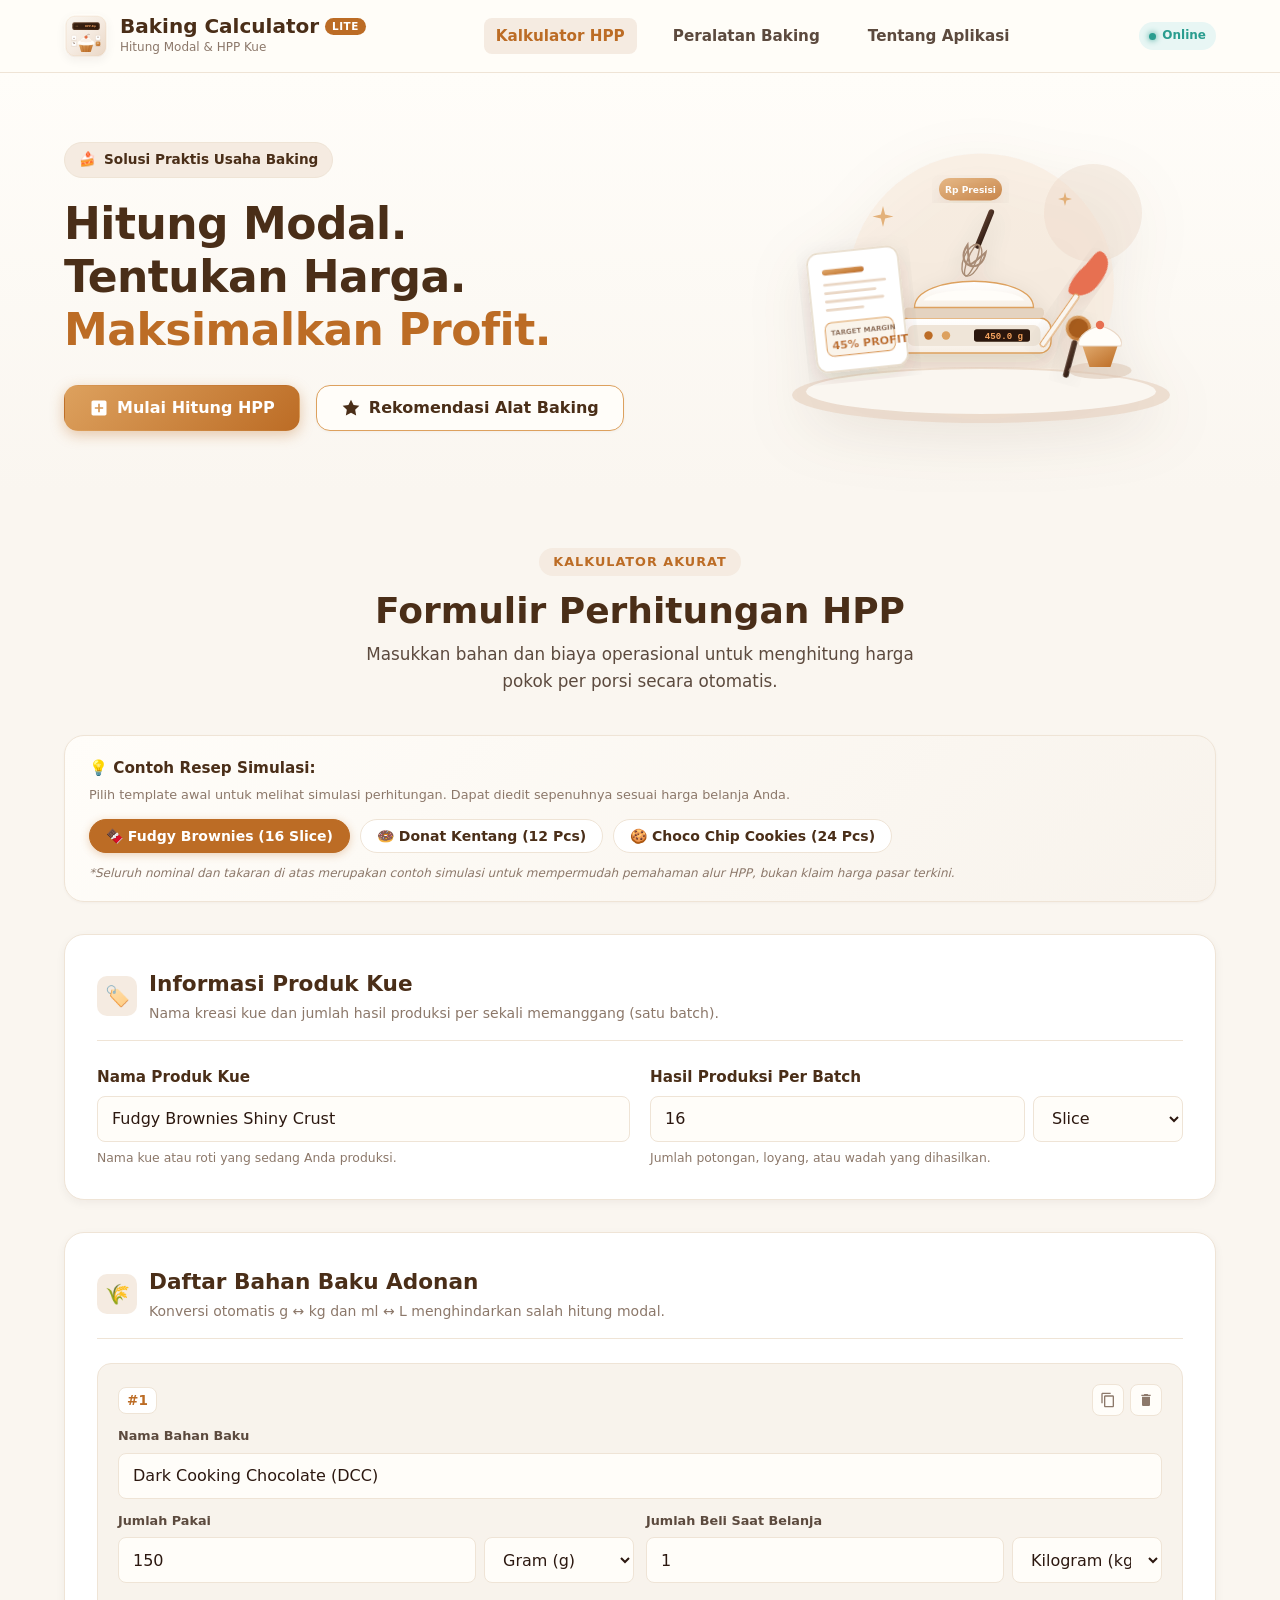
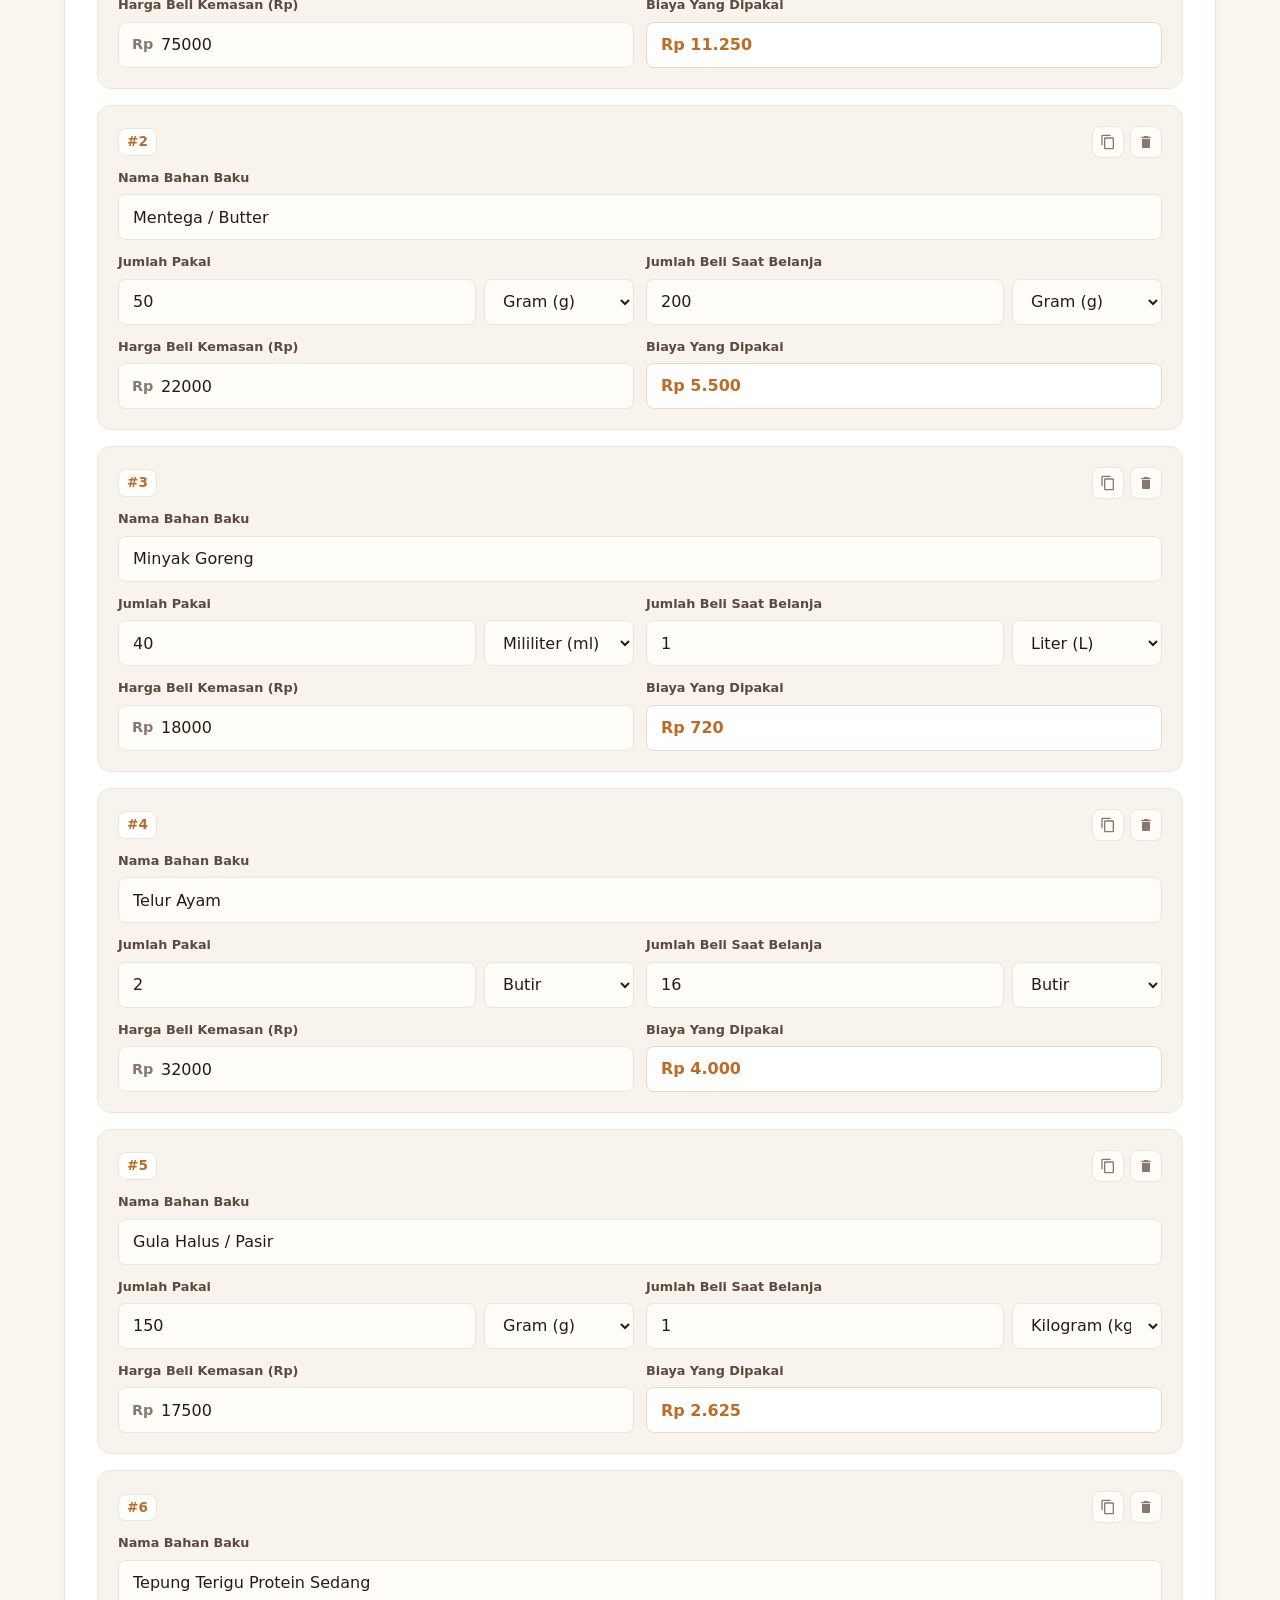
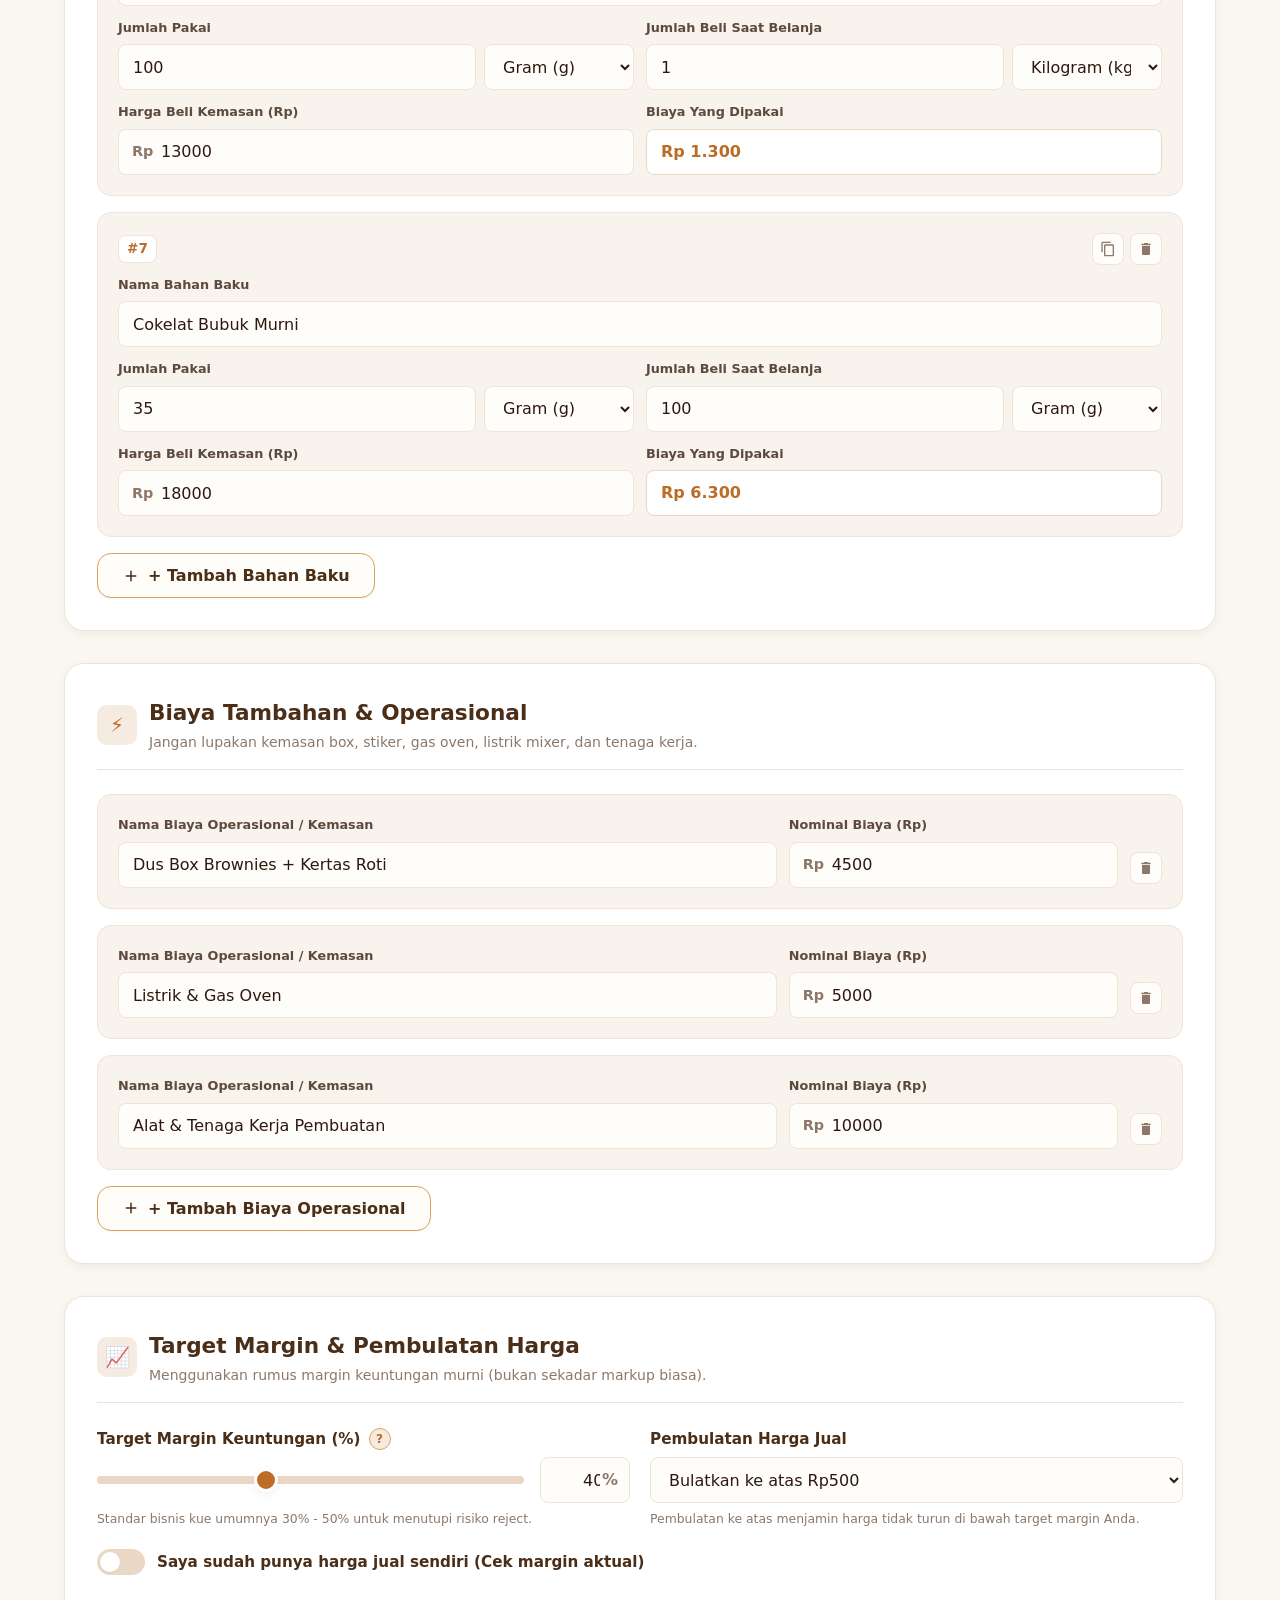
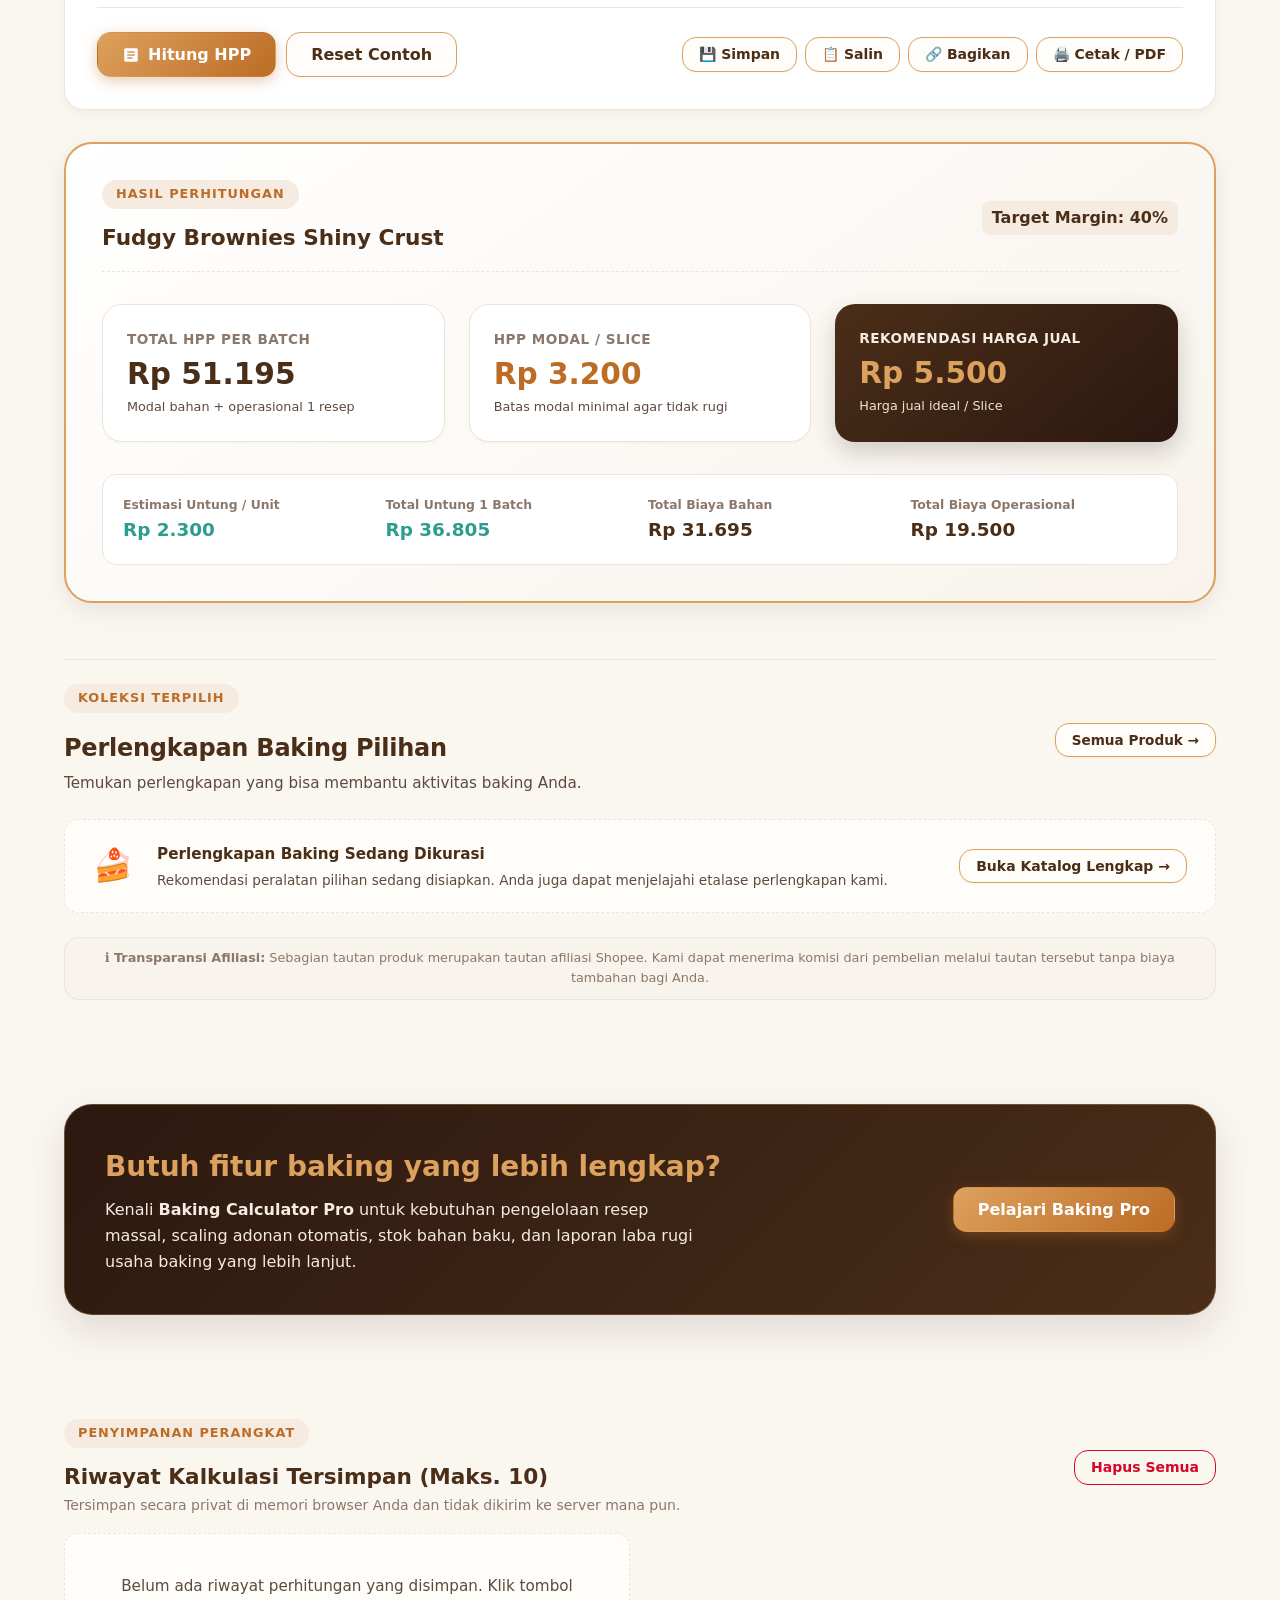
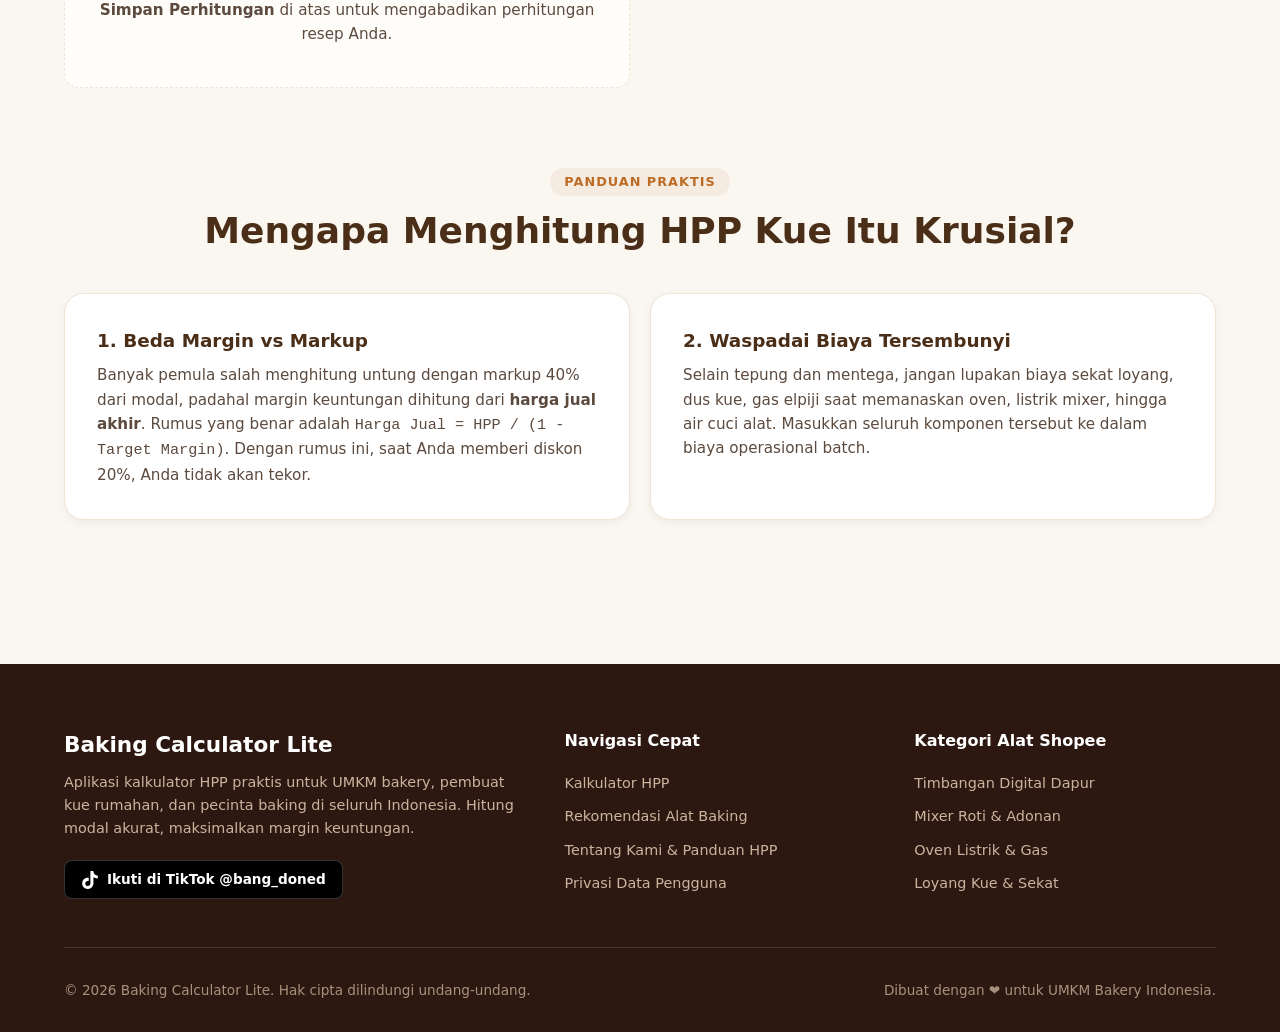
==== commit 7eba46da: "Add files via upload" ====
--- a/index.html
+++ b/index.html
@@ -98,9 +98,6 @@
             Tentukan Harga. <br>
             <span class="highlight">Maksimalkan Profit.</span>
           </h1>
-          <p class="hero-desc">
-            Kalkulator HPP khusus usaha kue. Hitung takaran bahan baku, biaya kemasan, dan operasional dengan presisi. Dapatkan rekomendasi harga jual realistis berdasarkan target margin keuntungan Anda.
-          </p>
           <div class="hero-actions">
             <a href="#section-calculator" class="btn btn-primary">
               <svg viewBox="0 0 24 24" width="20" height="20" fill="currentColor"><path d="M19 3H5c-1.1 0-2 .9-2 2v14c0 1.1.9 2 2 2h14c1.1 0 2-.9 2-2V5c0-1.1-.9-2-2-2zm-2 10h-4v4h-2v-4H7v-2h4V7h2v4h4v2z"/></svg>
--- a/style.css
+++ b/style.css
@@ -307,7 +307,7 @@
   font-weight: 800;
   line-height: 1.2;
   color: var(--color-coffee);
-  margin-bottom: 1rem;
+  margin-bottom: 1.75rem;
   letter-spacing: -0.5px;
 }
 
@@ -341,7 +341,7 @@
 
 .hero-illustration {
   width: 100%;
-  max-width: 480px;
+  max-width: 420px;
   filter: drop-shadow(0 15px 30px rgba(74, 46, 24, 0.1));
   animation: floatSubtle 6s ease-in-out infinite;
 }
--- a/responsive.css
+++ b/responsive.css
@@ -35,7 +35,7 @@
   }
 
   .hero-illustration {
-    max-width: 380px;
+    max-width: 320px;
   }
 
   .results-main-grid {
@@ -530,6 +530,7 @@
     line-height: 1.25;
     word-break: break-word;
     overflow-wrap: break-word;
+    margin-bottom: 1.25rem;
   }
 
   .hero-desc {
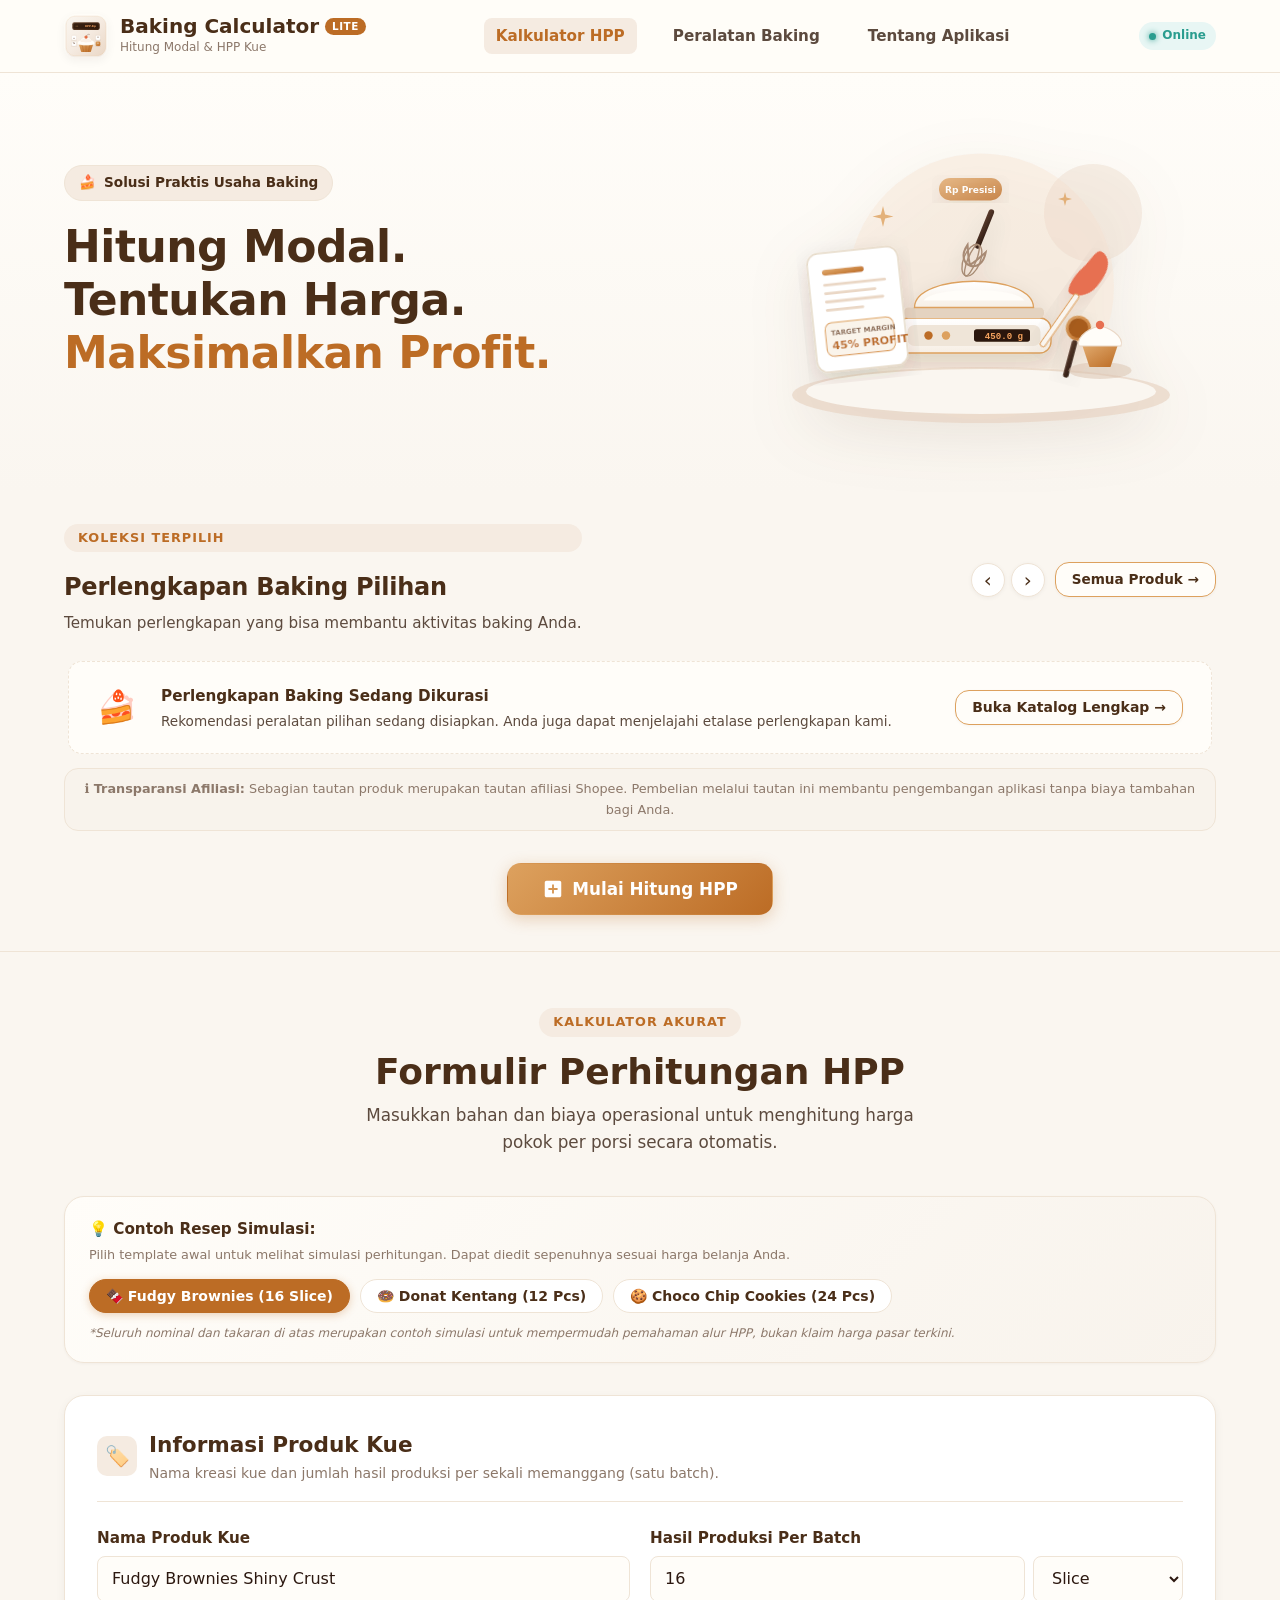
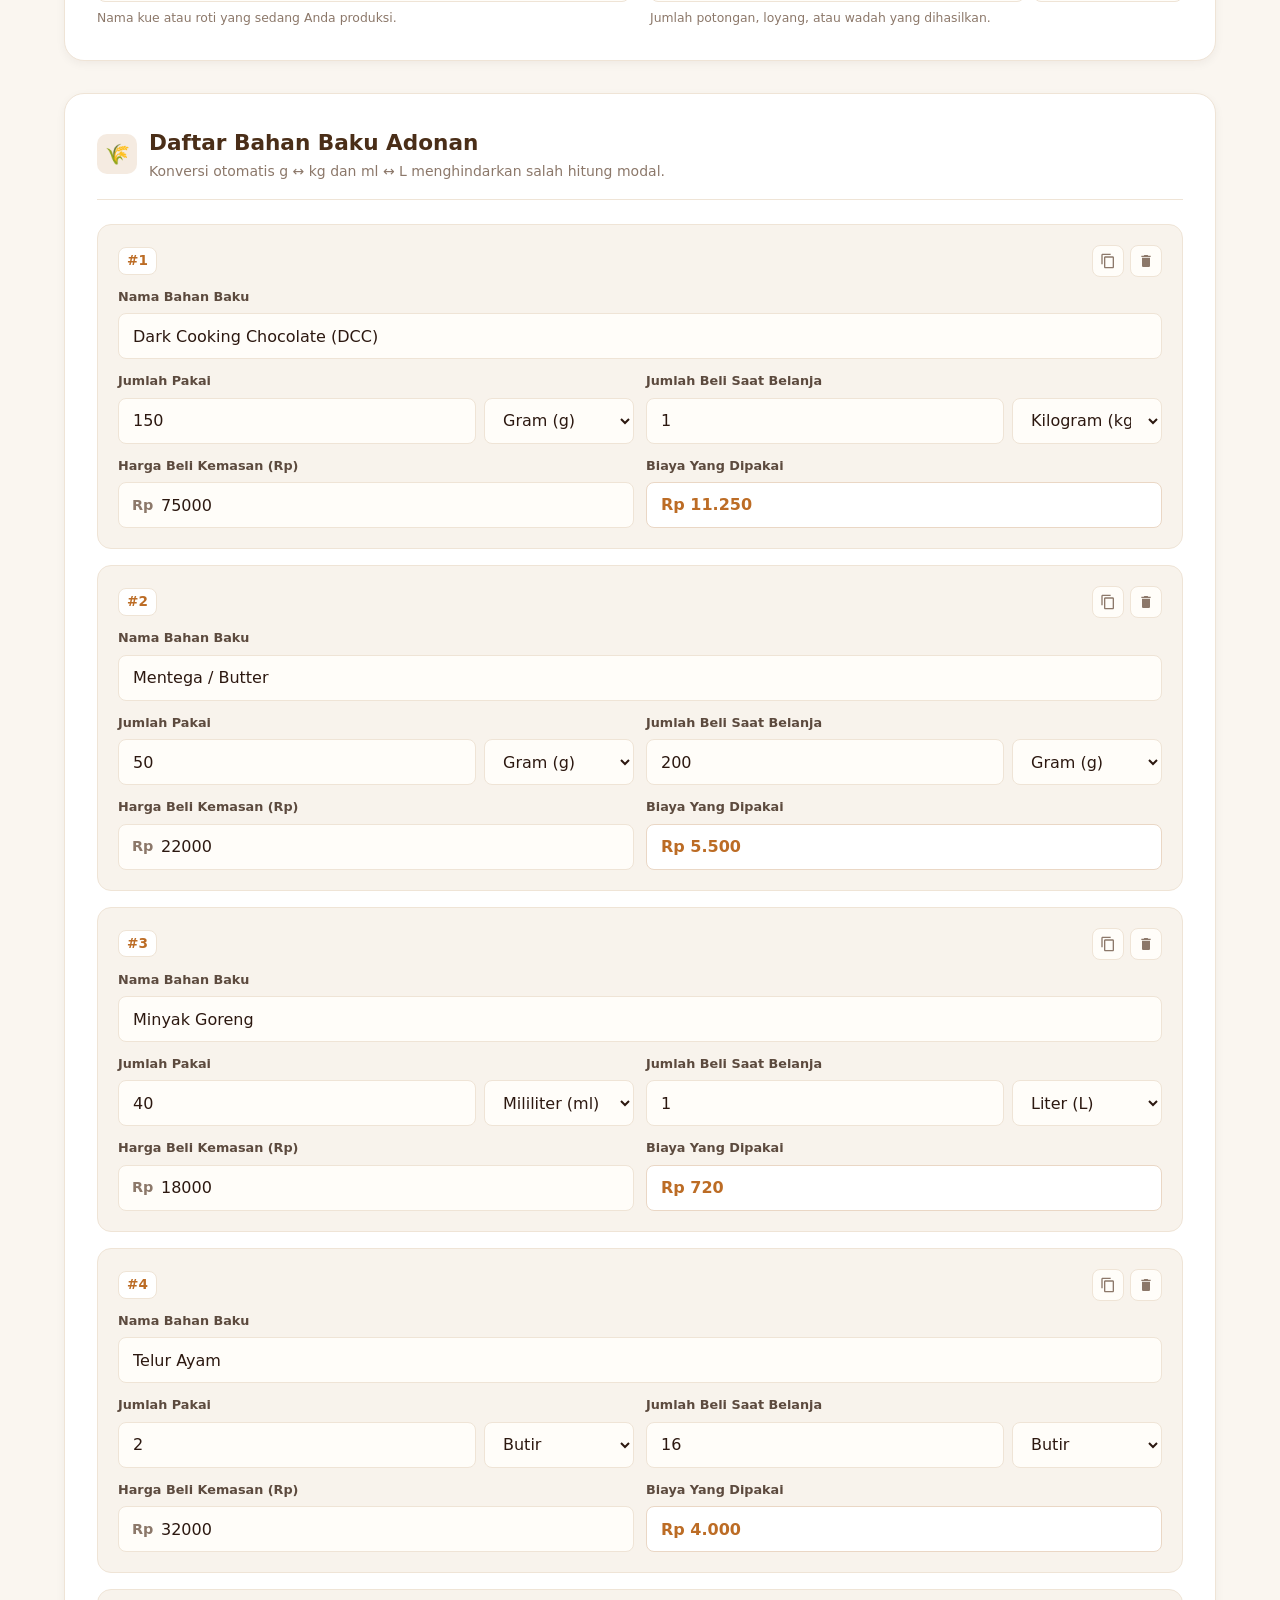
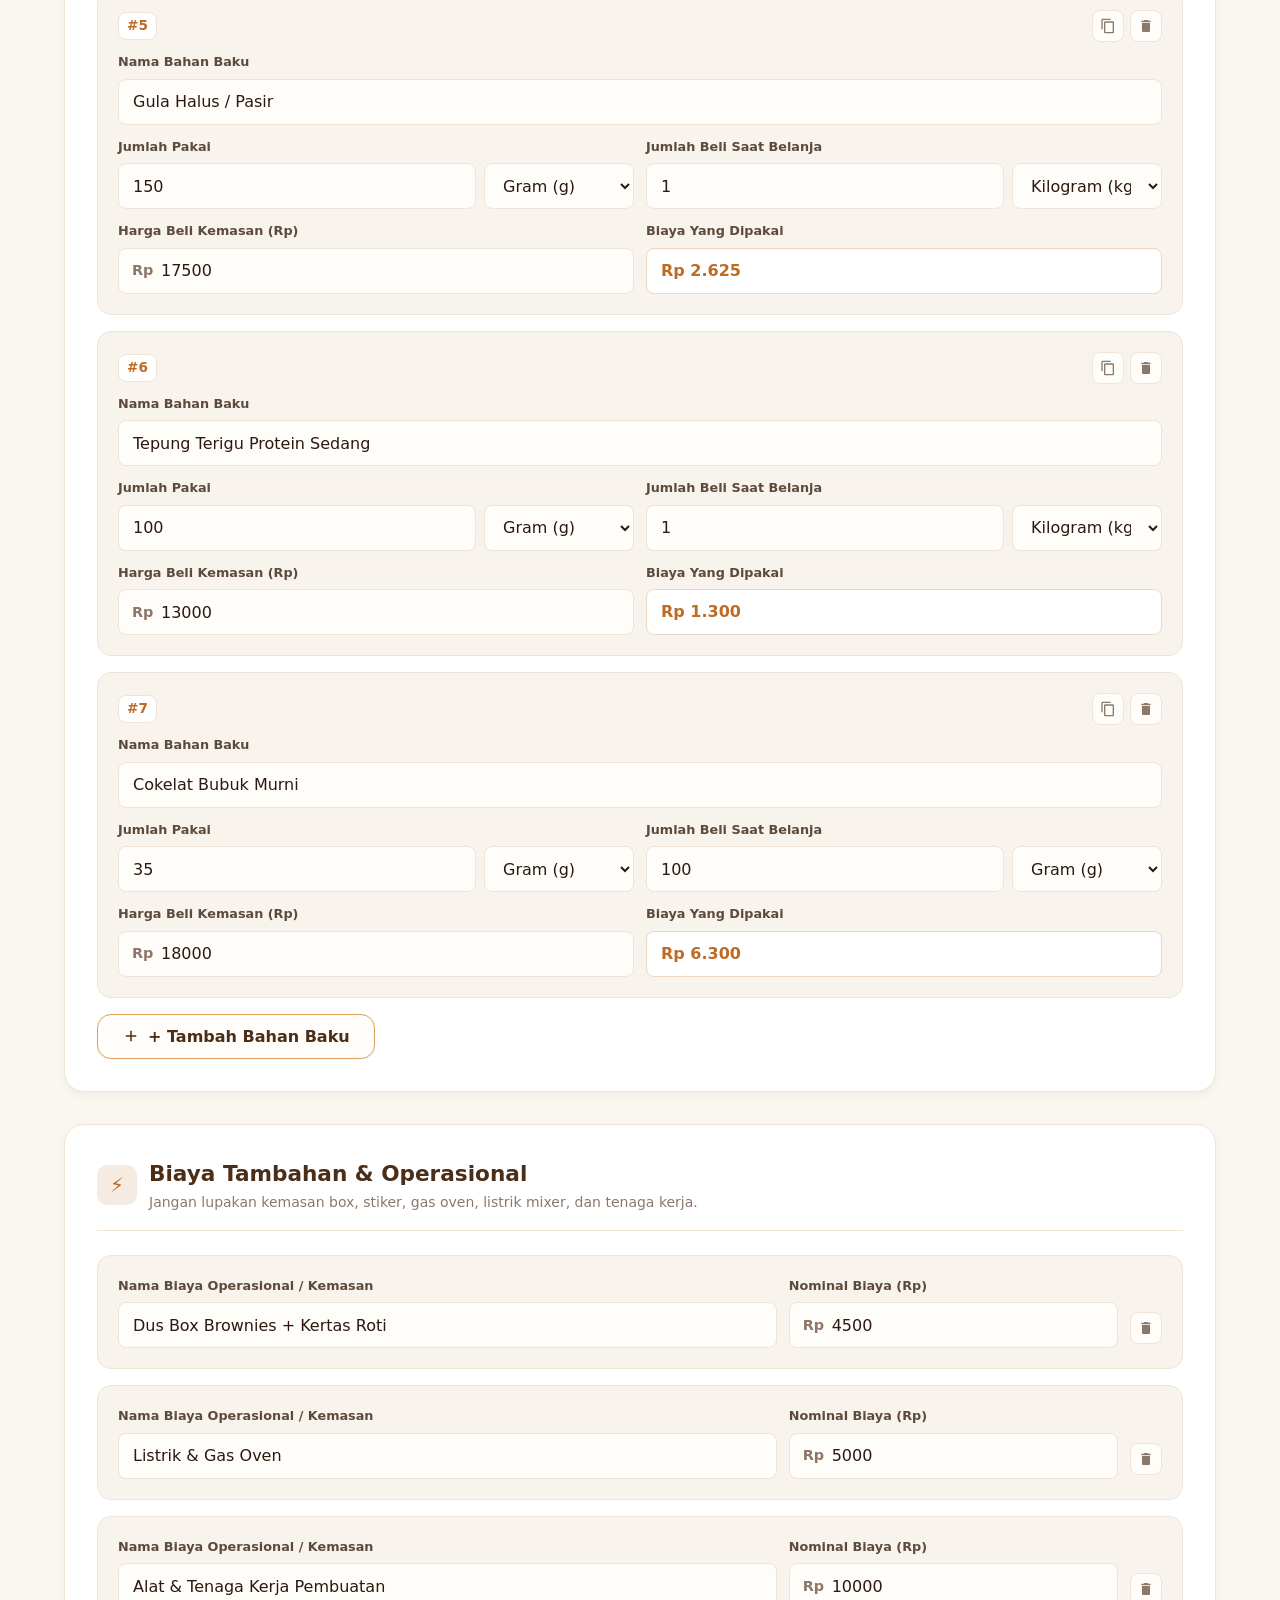
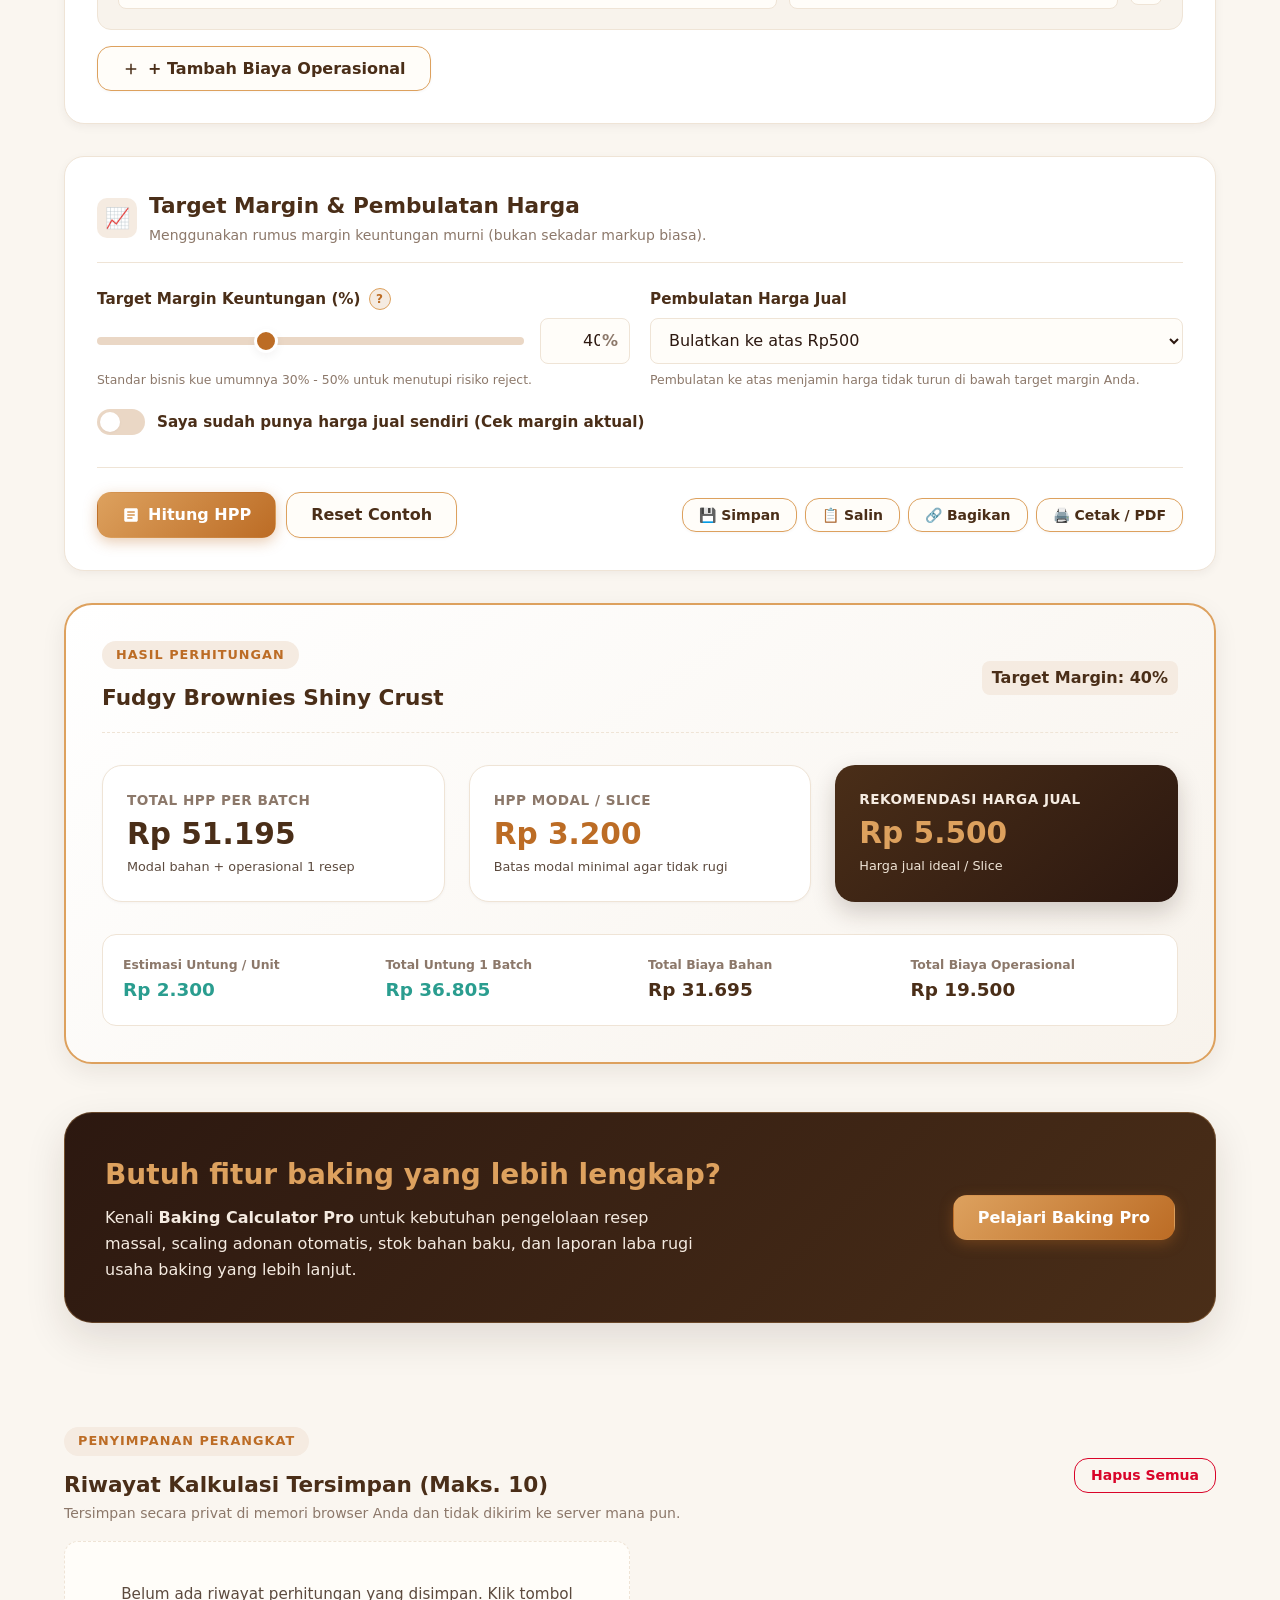
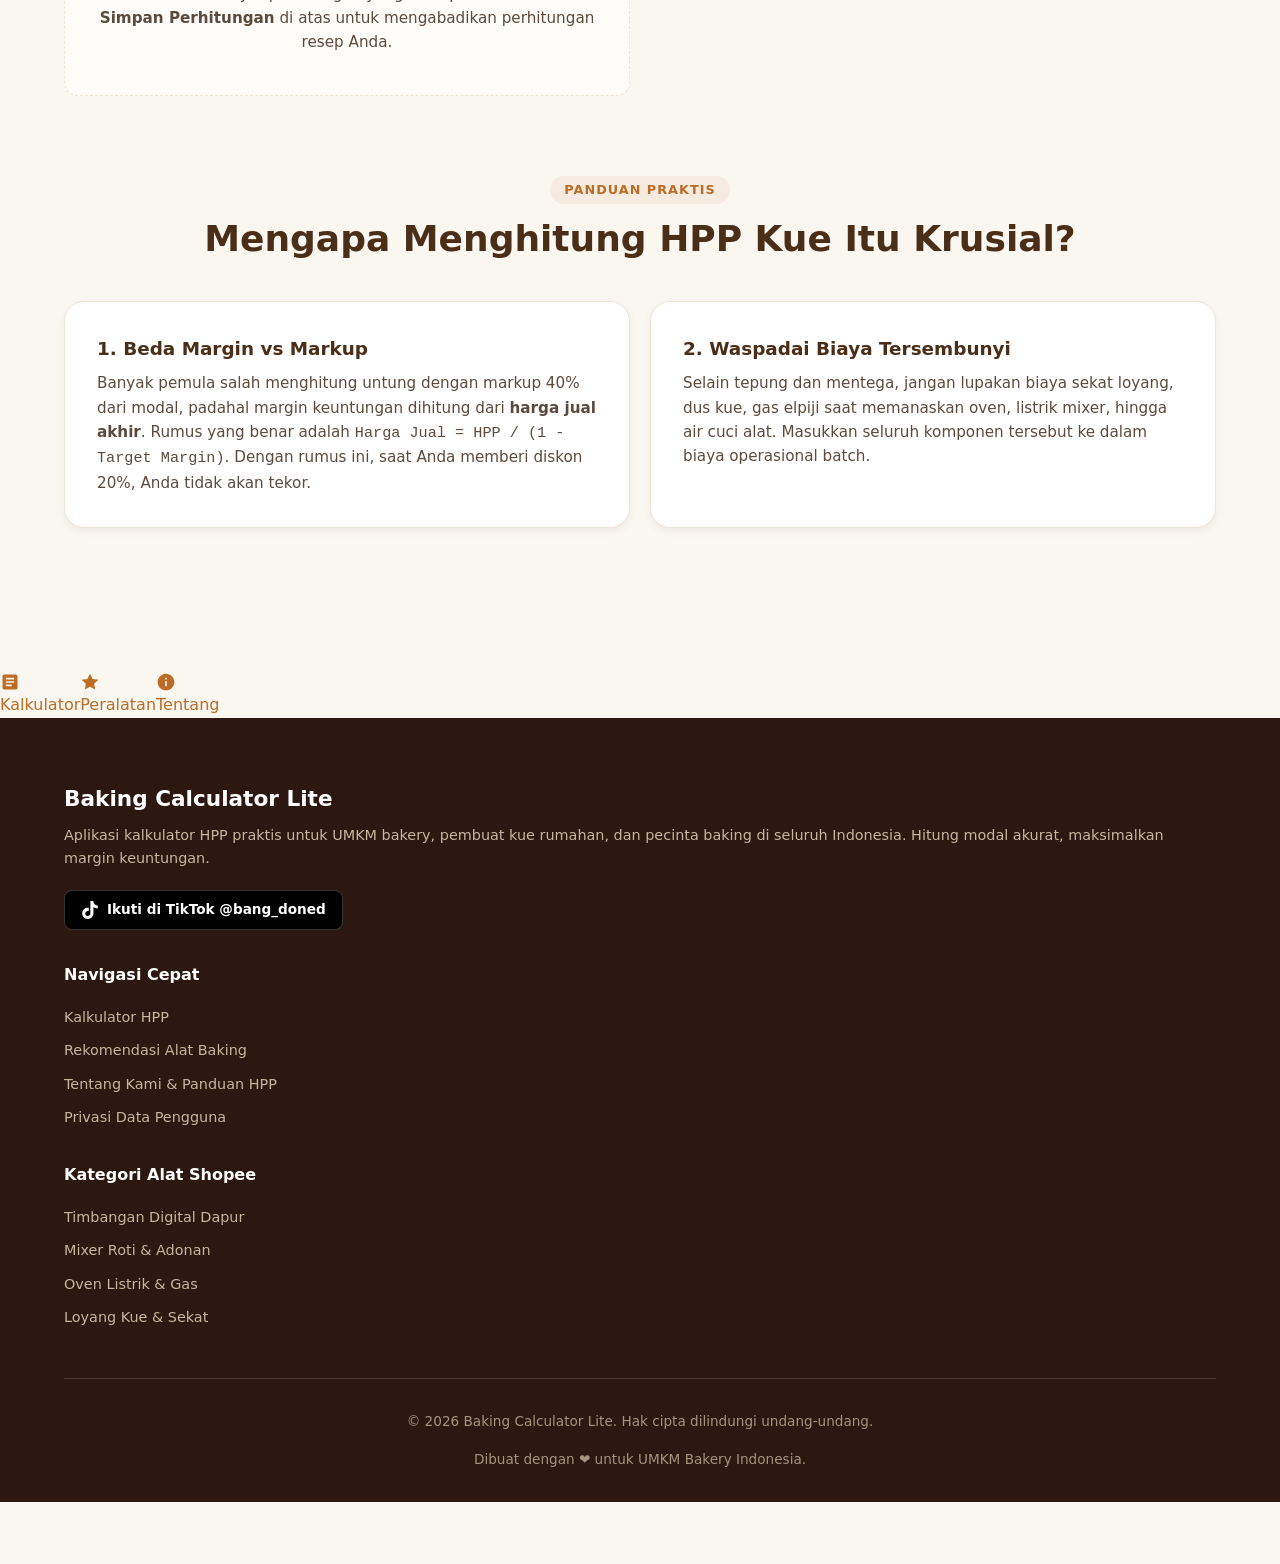
==== commit cebbd89e: "Add files via upload" ====
--- a/index.html
+++ b/index.html
@@ -57,7 +57,7 @@
   <header class="site-header">
     <div class="container nav-container">
       <a href="index.html" class="brand-link" aria-label="Baking Calculator Lite Beranda">
-        <img src="assets/logo/logo.svg" alt="Logo Baking Calculator Lite" class="brand-logo-img" width="44" height="44">
+        <img src="assets/logo/logo.svg" alt="Baking Calculator Lite" class="brand-logo-img" width="44" height="44" onerror="this.onerror=null; this.src='data:image/svg+xml;utf8,<svg xmlns=\'http://www.w3.org/2000/svg\' viewBox=\'0 0 100 100\'><circle cx=\'50\' cy=\'50\' r=\'46\' fill=\'%23FAF6F0\' stroke=\'%23DDA15E\' stroke-width=\'4\'/><text x=\'50\' y=\'62\' font-size=\'42\' text-anchor=\'middle\'>🍰</text></svg>';">
         <div class="brand-text-group">
           <div class="brand-name">
             Baking Calculator <span class="brand-badge">LITE</span>
@@ -86,7 +86,7 @@
   </header>
 
   <main>
-    <!-- HERO SECTION -->
+    <!-- 1. HERO SECTION -->
     <section class="hero-section">
       <div class="container hero-grid">
         <div class="hero-content">
@@ -98,20 +98,50 @@
             Tentukan Harga. <br>
             <span class="highlight">Maksimalkan Profit.</span>
           </h1>
-          <div class="hero-actions">
-            <a href="#section-calculator" class="btn btn-primary">
-              <svg viewBox="0 0 24 24" width="20" height="20" fill="currentColor"><path d="M19 3H5c-1.1 0-2 .9-2 2v14c0 1.1.9 2 2 2h14c1.1 0 2-.9 2-2V5c0-1.1-.9-2-2-2zm-2 10h-4v4h-2v-4H7v-2h4V7h2v4h4v2z"/></svg>
-              <span>Mulai Hitung HPP</span>
+        </div>
+
+        <div class="hero-illustration-wrapper">
+          <img src="assets/images/hero-baking-tools.svg" alt="Ilustrasi Timbangan Digital dan Perlengkapan Baking" class="hero-illustration" width="480" height="360" onerror="this.style.display='none';">
+        </div>
+      </div>
+    </section>
+
+    <!-- 2. AFFILIATE PRODUCT GALLERY — POSISI DI ATAS (SATU BARIS HORIZONTAL) -->
+    <section class="affiliate-gallery-section" id="section-affiliate-gallery" aria-label="Rekomendasi Perlengkapan Baking Pilihan">
+      <div class="container">
+        <div class="gallery-header-row">
+          <div class="gallery-title-group">
+            <span class="section-pill">Koleksi Terpilih</span>
+            <h2 class="gallery-title">Perlengkapan Baking Pilihan</h2>
+            <p class="gallery-subtitle">Temukan perlengkapan yang bisa membantu aktivitas baking Anda.</p>
+          </div>
+          <div class="gallery-header-actions">
+            <div class="gallery-scroll-nav" aria-hidden="true">
+              <button type="button" class="btn-gallery-nav prev" id="gallery-nav-prev" aria-label="Geser ke kiri">&#8249;</button>
+              <button type="button" class="btn-gallery-nav next" id="gallery-nav-next" aria-label="Geser ke kanan">&#8250;</button>
+            </div>
+            <a href="products.html" class="btn btn-secondary btn-sm gallery-all-btn">
+              <span>Semua Produk &rarr;</span>
             </a>
-            <a href="products.html" class="btn btn-secondary">
-              <svg viewBox="0 0 24 24" width="20" height="20" fill="currentColor"><path d="M12 2l3.09 6.26L22 9.27l-5 4.87 1.18 6.88L12 17.77l-6.18 3.25L7 14.14 2 9.27l6.91-1.01L12 2z"/></svg>
-              <span>Rekomendasi Alat Baking</span>
-            </a>
-          </div>
-        </div>
-
-        <div class="hero-illustration-wrapper">
-          <img src="assets/images/hero-baking-tools.svg" alt="Ilustrasi Timbangan Digital dan Perlengkapan Baking" class="hero-illustration" width="480" height="360">
+          </div>
+        </div>
+
+        <!-- Single Horizontal Row (flex-nowrap, overflow-x: auto, scroll-snap) -->
+        <div class="affiliate-gallery-scroll" id="affiliate-gallery-container" tabindex="0" role="region" aria-label="Katalog Perlengkapan Baking Pilihan">
+          <!-- Dynamic Thumbnails Loaded from AffiliateManager -->
+        </div>
+
+        <!-- Affiliate Disclosure -->
+        <div class="affiliate-disclosure-banner">
+          <p>ℹ️ <strong>Transparansi Afiliasi:</strong> Sebagian tautan produk merupakan tautan afiliasi Shopee. Pembelian melalui tautan ini membantu pengembangan aplikasi tanpa biaya tambahan bagi Anda.</p>
+        </div>
+
+        <!-- 3. CTA UTAMA KALKULATOR HPP (SETELAH KATALOG AFFILIATE) -->
+        <div class="gallery-calc-cta-wrap">
+          <a href="#section-calculator" class="btn btn-primary btn-lg" id="btn-hero-calc">
+            <svg viewBox="0 0 24 24" width="22" height="22" fill="currentColor"><path d="M19 3H5c-1.1 0-2 .9-2 2v14c0 1.1.9 2 2 2h14c1.1 0 2-.9 2-2V5c0-1.1-.9-2-2-2zm-2 10h-4v4h-2v-4H7v-2h4V7h2v4h4v2z"/></svg>
+            <span>Mulai Hitung HPP</span>
+          </a>
         </div>
       </div>
     </section>
@@ -426,29 +456,6 @@
           </div>
         </div>
 
-        <!-- 6. PERLENGKAPAN BAKING PILIHAN (AFFILIATE PRODUCT GALLERY) -->
-        <section class="affiliate-gallery-section" id="section-affiliate-gallery" style="margin-top: 3.5rem;">
-          <div class="gallery-header-row">
-            <div>
-              <span class="section-pill">Koleksi Terpilih</span>
-              <h3 class="gallery-title">Perlengkapan Baking Pilihan</h3>
-              <p class="gallery-subtitle">Temukan perlengkapan yang bisa membantu aktivitas baking Anda.</p>
-            </div>
-            <a href="products.html" class="btn btn-secondary btn-sm gallery-all-btn">
-              <span>Semua Produk &rarr;</span>
-            </a>
-          </div>
-
-          <!-- Horizontal scroll-snap gallery di mobile, grid rapi di desktop -->
-          <div class="affiliate-gallery-scroll" id="affiliate-gallery-container" tabindex="0" role="region" aria-label="Katalog Perlengkapan Baking Pilihan">
-            <!-- Dynamic Thumbnails Loaded from AffiliateManager -->
-          </div>
-
-          <!-- Affiliate Disclosure -->
-          <div class="affiliate-disclosure-banner" style="margin-top: 1.5rem;">
-            <p>ℹ️ <strong>Transparansi Afiliasi:</strong> Sebagian tautan produk merupakan tautan afiliasi Shopee. Kami dapat menerima komisi dari pembelian melalui tautan tersebut tanpa biaya tambahan bagi Anda.</p>
-          </div>
-        </section>
 
         <!-- 7. PROMOSI BAKING CALCULATOR PRO -->
         <div class="pro-promo-card">
--- a/style.css
+++ b/style.css
@@ -1202,22 +1202,27 @@
 }
 
 /* ==========================================================================
-   AFFILIATE PRODUCT GALLERY (HOMEPAGE THUMBNAILS)
+   AFFILIATE PRODUCT GALLERY (HOMEPAGE SINGLE-ROW HORIZONTAL SCROLL)
    Natural, cohesive, non-aggressive design with 1:1 Shopee links
    ========================================================================== */
 .affiliate-gallery-section {
-  margin-top: 3.5rem;
-  padding: 1.5rem 0;
-  border-top: 1px solid var(--border-subtle);
+  padding: 2rem 0 2.25rem;
+  background: var(--bg-main);
+  border-bottom: 1px solid var(--border-subtle);
+  position: relative;
 }
 
 .gallery-header-row {
   display: flex;
   align-items: center;
   justify-content: space-between;
-  flex-wrap: wrap;
   gap: 1rem;
-  margin-bottom: 1.5rem;
+  margin-bottom: 1.25rem;
+}
+
+.gallery-title-group {
+  display: flex;
+  flex-direction: column;
 }
 
 .gallery-title {
@@ -1233,6 +1238,42 @@
   font-size: 0.95rem;
   color: var(--text-secondary);
   margin: 0;
+}
+
+.gallery-header-actions {
+  display: flex;
+  align-items: center;
+  gap: 10px;
+}
+
+.gallery-scroll-nav {
+  display: flex;
+  align-items: center;
+  gap: 6px;
+}
+
+.btn-gallery-nav {
+  width: 34px;
+  height: 34px;
+  border-radius: var(--radius-full);
+  background-color: #FFFFFF;
+  border: 1px solid var(--border-subtle);
+  color: var(--color-coffee);
+  font-size: 1.25rem;
+  line-height: 1;
+  display: flex;
+  align-items: center;
+  justify-content: center;
+  cursor: pointer;
+  transition: all var(--transition-fast);
+  box-shadow: 0 1px 4px rgba(44, 24, 16, 0.05);
+}
+
+.btn-gallery-nav:hover {
+  background-color: var(--color-beige);
+  border-color: var(--color-caramel);
+  color: var(--color-coffee-dark);
+  transform: scale(1.05);
 }
 
 .gallery-all-btn {
@@ -1242,23 +1283,32 @@
   padding: 8px 16px;
 }
 
-/* Gallery Grid on Desktop (4-5 cards per row) */
+/* Single-row Horizontal Scroll Container (MANDATORY: NO GRID, NO WRAP) */
 .affiliate-gallery-scroll {
-  display: grid;
-  grid-template-columns: repeat(5, 1fr);
-  gap: 16px;
-  width: 100%;
-}
-
-@media (max-width: 1200px) and (min-width: 768px) {
-  .affiliate-gallery-scroll {
-    grid-template-columns: repeat(4, 1fr);
-    gap: 14px;
-  }
+  display: flex !important;
+  flex-direction: row !important;
+  flex-wrap: nowrap !important;
+  overflow-x: auto !important;
+  overflow-y: hidden !important;
+  scroll-snap-type: x mandatory !important;
+  -webkit-overflow-scrolling: touch !important;
+  scroll-behavior: smooth !important;
+  gap: 16px !important;
+  padding: 6px 4px 14px 4px !important;
+  width: 100% !important;
+  scrollbar-width: none; /* Firefox */
+  -ms-overflow-style: none; /* IE/Edge */
+}
+
+.affiliate-gallery-scroll::-webkit-scrollbar {
+  display: none; /* Chrome, Safari, Edge */
 }
 
 /* Individual Thumbnail Card */
 .affiliate-thumb-card {
+  flex: 0 0 190px !important;
+  min-width: 190px !important;
+  max-width: 205px !important;
   background-color: #FFFFFF;
   border-radius: var(--radius-md);
   border: 1px solid var(--border-subtle);
@@ -1267,6 +1317,7 @@
   transition: transform var(--transition-normal), box-shadow var(--transition-normal), border-color var(--transition-normal);
   display: flex;
   flex-direction: column;
+  scroll-snap-align: start !important;
 }
 
 .affiliate-thumb-card:hover {
@@ -1289,22 +1340,24 @@
   position: relative;
   width: 100%;
   aspect-ratio: 1 / 1;
-  background-color: var(--color-cream);
+  background-color: #FFFDF9;
   overflow: hidden;
   display: flex;
   align-items: center;
   justify-content: center;
+  border-bottom: 1px solid var(--border-subtle);
 }
 
 .thumb-img {
   width: 100%;
   height: 100%;
-  object-fit: cover;
+  object-fit: contain;
+  padding: 8px;
   transition: transform 0.3s ease;
 }
 
 .affiliate-thumb-card:hover .thumb-img {
-  transform: scale(1.05);
+  transform: scale(1.04);
 }
 
 .thumb-badge {
@@ -1380,7 +1433,7 @@
 
 /* Minimal & Natural Fallback saat belum ada produk aktif */
 .gallery-empty-fallback {
-  grid-column: 1 / -1;
+  width: 100%;
   display: flex;
   align-items: center;
   justify-content: space-between;
@@ -1388,6 +1441,50 @@
   padding: 1.25rem 1.75rem;
   background-color: var(--bg-surface);
   border: 1px dashed var(--border-subtle);
+  border-radius: var(--radius-md);
+}
+
+.gallery-empty-icon {
+  font-size: 2rem;
+}
+
+.gallery-empty-info {
+  flex-grow: 1;
+}
+
+.gallery-empty-title {
+  font-size: 1.05rem;
+  font-weight: 700;
+  color: var(--color-coffee);
+  margin: 0 0 4px 0;
+}
+
+.gallery-empty-desc {
+  font-size: 0.88rem;
+  color: var(--text-secondary);
+  margin: 0;
+}
+
+/* CTA Kalkulator setelah Gallery */
+.gallery-calc-cta-wrap {
+  display: flex;
+  justify-content: center;
+  align-items: center;
+  margin-top: 1.75rem;
+}
+
+.gallery-calc-cta-wrap .btn {
+  box-shadow: 0 4px 16px rgba(188, 108, 37, 0.28);
+  font-size: 1.05rem;
+  padding: 14px 34px;
+  border-radius: var(--radius-md);
+  transition: all var(--transition-normal);
+}
+
+.gallery-calc-cta-wrap .btn:hover {
+  box-shadow: 0 6px 22px rgba(188, 108, 37, 0.42);
+  transform: translateY(-2px);
+}
   border-radius: var(--radius-md);
   color: var(--text-secondary);
 }
--- a/responsive.css
+++ b/responsive.css
@@ -299,55 +299,86 @@
     align-items: stretch;
   }
 
-  /* Affiliate Thumbnail Gallery - Horizontal Scroll with Scroll-Snap on Mobile */
+  /* Affiliate Thumbnail Gallery - Single-row Horizontal Scroll with Scroll-Snap on Mobile */
+  .gallery-scroll-nav {
+    display: none !important;
+  }
+
+  .affiliate-gallery-section {
+    padding: 1.5rem 0 1.75rem !important;
+  }
+
   .affiliate-gallery-scroll {
     display: flex !important;
     flex-direction: row !important;
+    flex-wrap: nowrap !important;
     overflow-x: auto !important;
+    overflow-y: hidden !important;
     scroll-snap-type: x mandatory !important;
     -webkit-overflow-scrolling: touch !important;
     scroll-behavior: smooth !important;
     gap: 12px !important;
-    padding: 4px 4px 14px 4px !important;
-    margin-left: -2px !important;
-    margin-right: -2px !important;
-    scrollbar-width: thin;
-    scrollbar-color: var(--color-caramel-light) transparent;
+    padding: 4px 4px 12px 4px !important;
+    scrollbar-width: none !important;
+    -ms-overflow-style: none !important;
   }
 
   .affiliate-gallery-scroll::-webkit-scrollbar {
-    height: 4px;
-  }
-
-  .affiliate-gallery-scroll::-webkit-scrollbar-track {
-    background: transparent;
-  }
-
-  .affiliate-gallery-scroll::-webkit-scrollbar-thumb {
-    background: var(--border-subtle);
-    border-radius: var(--radius-full);
+    display: none !important;
   }
 
   .affiliate-thumb-card {
-    flex: 0 0 148px !important;
-    min-width: 148px !important;
-    max-width: 160px !important;
+    flex: 0 0 140px !important;
+    min-width: 140px !important;
+    max-width: 145px !important;
     scroll-snap-align: start !important;
+  }
+
+  .thumb-info {
+    padding: 8px 10px 10px !important;
+  }
+
+  .thumb-title {
+    font-size: 0.78rem !important;
+    min-height: 2.2em !important;
+  }
+
+  .thumb-price {
+    font-size: 0.88rem !important;
   }
 
   .gallery-header-row {
     flex-direction: row;
     align-items: flex-end;
+    margin-bottom: 1rem !important;
   }
 
   .gallery-title {
     font-size: 1.25rem;
   }
 
+  .gallery-subtitle {
+    font-size: 0.85rem;
+  }
+
+  .gallery-calc-cta-wrap {
+    margin-top: 1.25rem !important;
+    width: 100% !important;
+  }
+
+  .gallery-calc-cta-wrap .btn {
+    width: 100% !important;
+    justify-content: center !important;
+    padding: 12px 20px !important;
+    font-size: 0.98rem !important;
+  }
+
   .gallery-empty-fallback {
     flex-direction: column;
     text-align: center;
     gap: 0.75rem;
+    padding: 1rem !important;
+  }
     padding: 1.25rem 1rem;
   }
 
@@ -497,8 +528,8 @@
   }
 
   .hero-illustration {
-    max-width: 250px;
-    margin: 1.25rem auto 0;
+    max-width: 150px;
+    margin: 0.5rem auto 0;
   }
 
   .preset-buttons {
@@ -526,11 +557,22 @@
   }
 
   .hero-title {
-    font-size: 1.65rem;
-    line-height: 1.25;
+    font-size: 1.55rem;
+    line-height: 1.22;
     word-break: break-word;
     overflow-wrap: break-word;
-    margin-bottom: 1.25rem;
+    margin-bottom: 0.5rem;
+  }
+
+  .hero-illustration {
+    max-width: 130px;
+    margin: 0.25rem auto 0;
+  }
+
+  .affiliate-thumb-card {
+    flex: 0 0 138px !important;
+    min-width: 138px !important;
+    max-width: 142px !important;
   }
 
   .hero-desc {
@@ -649,27 +691,21 @@
   }
 
   .hero-title {
-    font-size: 1.42rem;
-    line-height: 1.25;
+    font-size: 1.35rem;
+    line-height: 1.22;
     word-break: break-word;
     overflow-wrap: break-word;
-  }
-
-  .card-title {
-    font-size: 1.15rem;
-  }
-
-  .input-group {
-    flex-direction: column;
-    align-items: stretch;
-  }
-
-  .select-unit {
-    max-width: 100%;
+    margin-bottom: 0.35rem;
+  }
+
+  .hero-illustration {
+    max-width: 110px;
+    margin: 0.25rem auto 0;
   }
 
   .affiliate-thumb-card {
-    flex: 0 0 135px !important;
-    min-width: 135px !important;
+    flex: 0 0 130px !important;
+    min-width: 130px !important;
+    max-width: 135px !important;
   }
 }
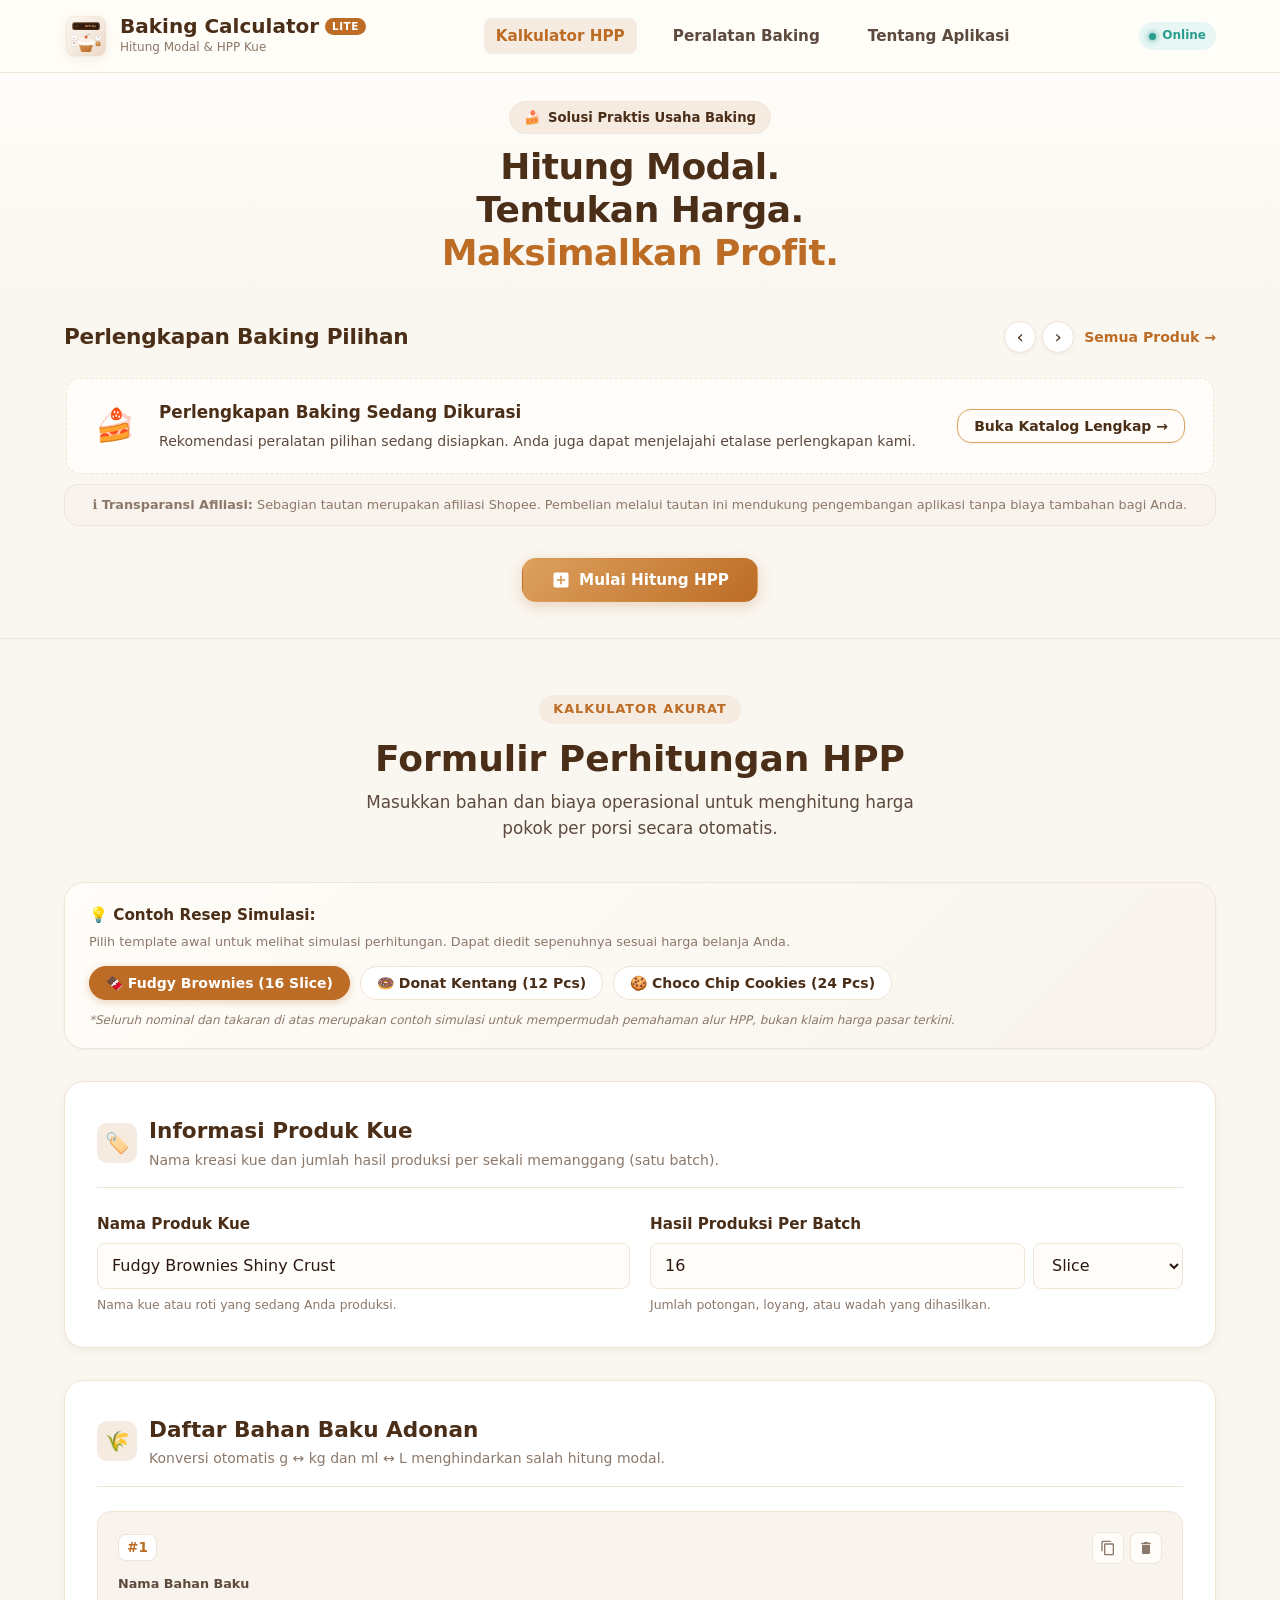
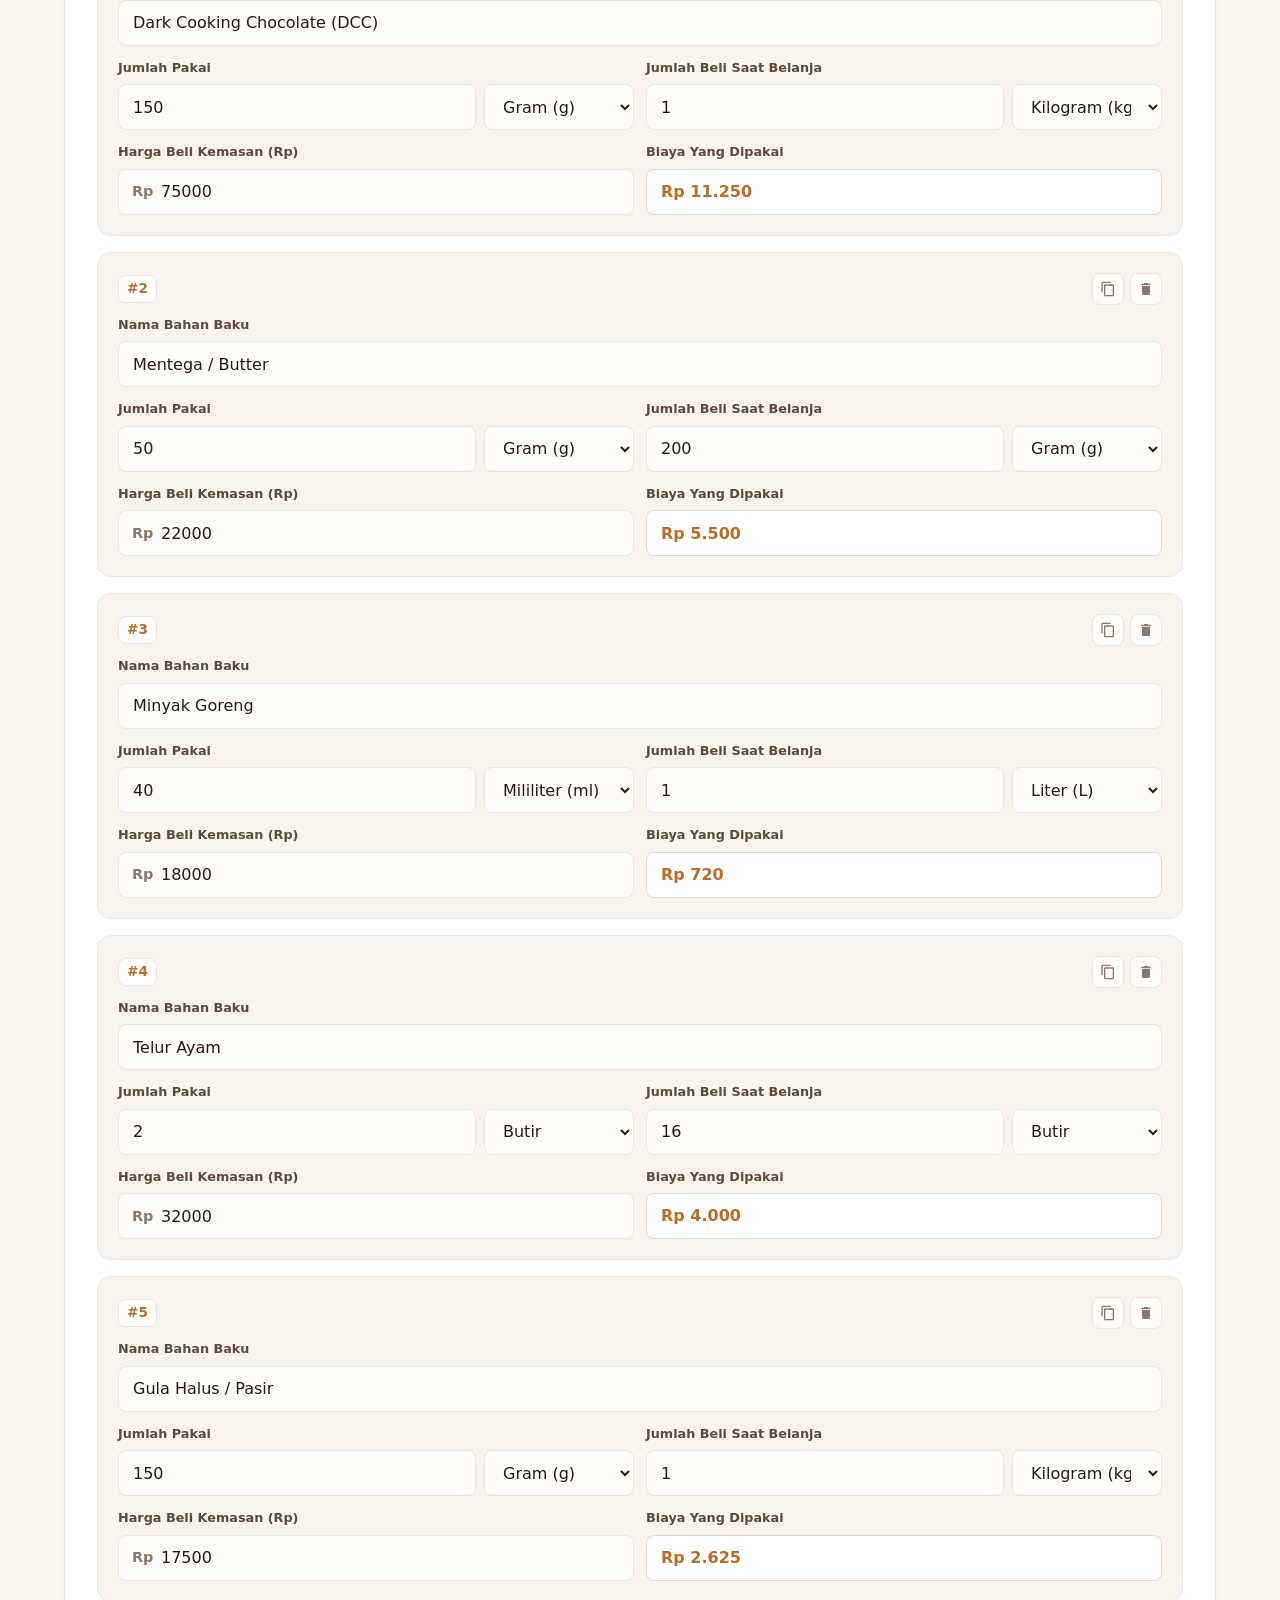
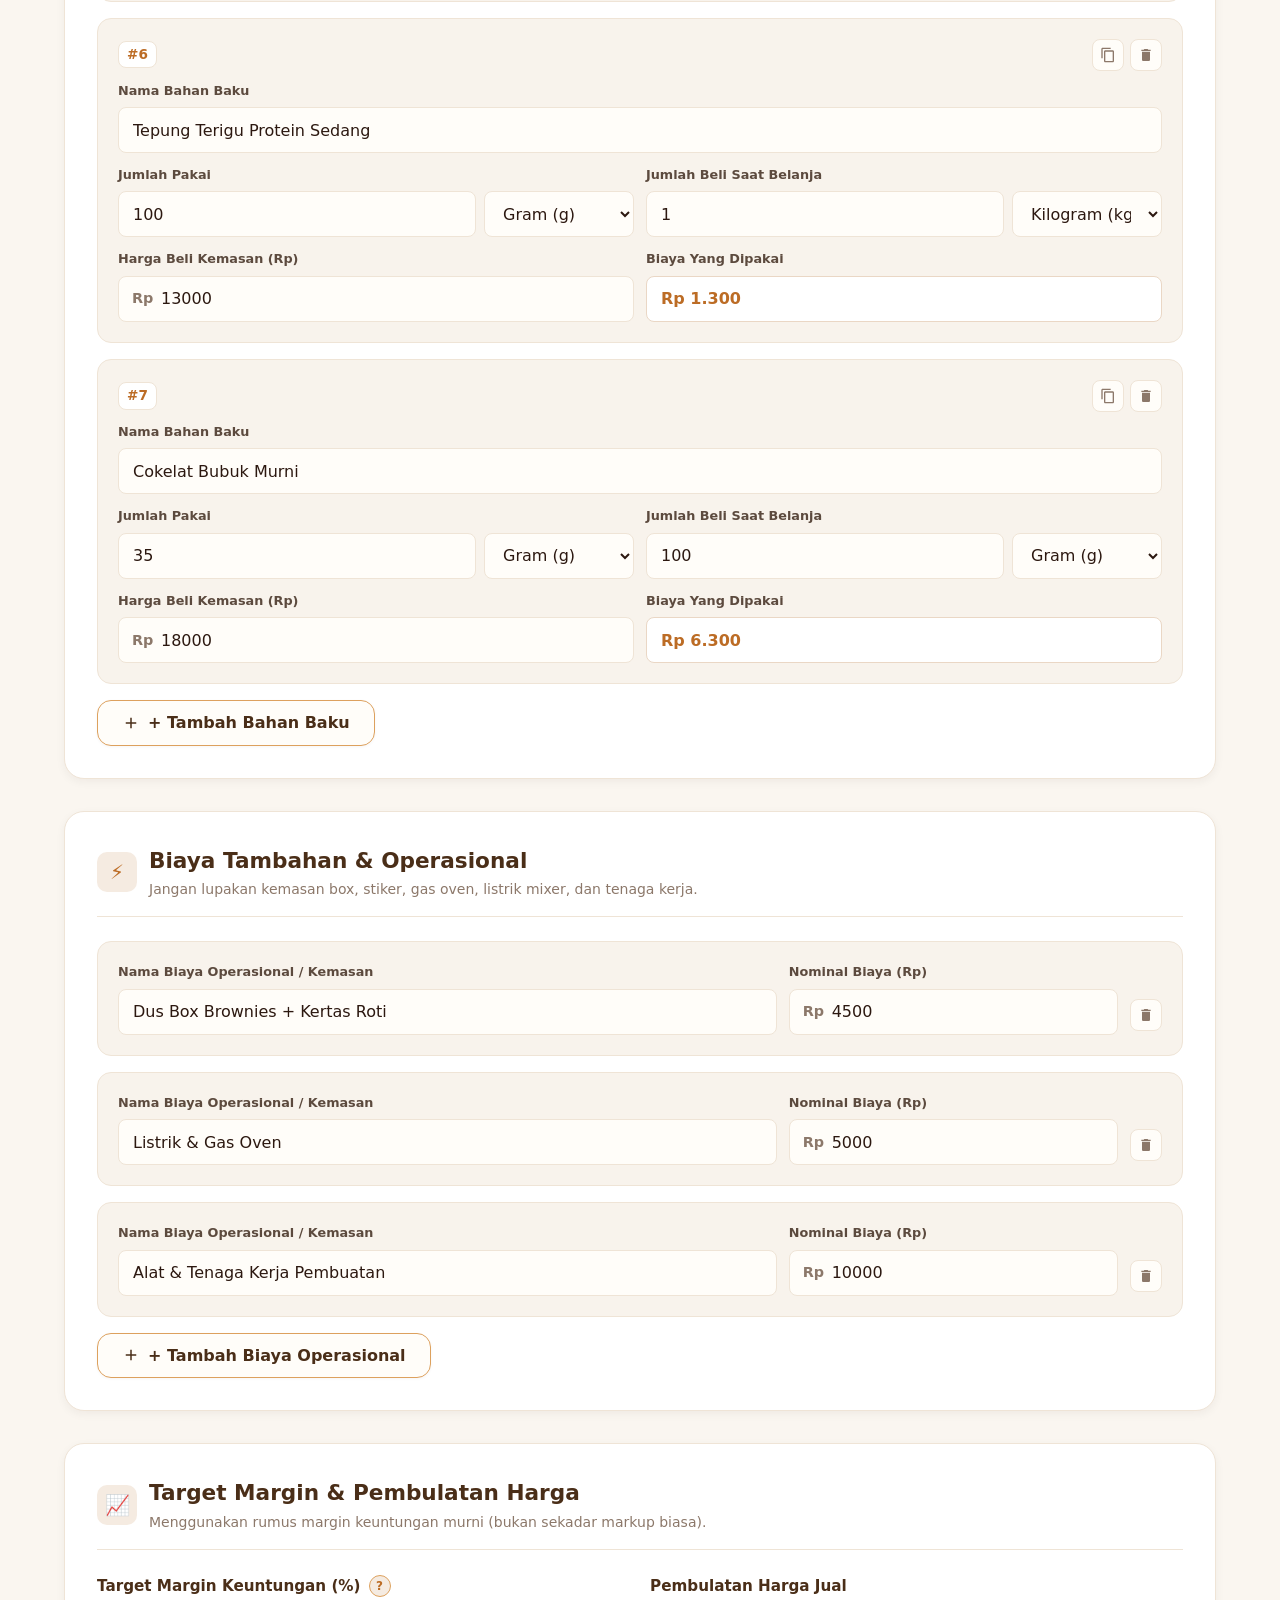
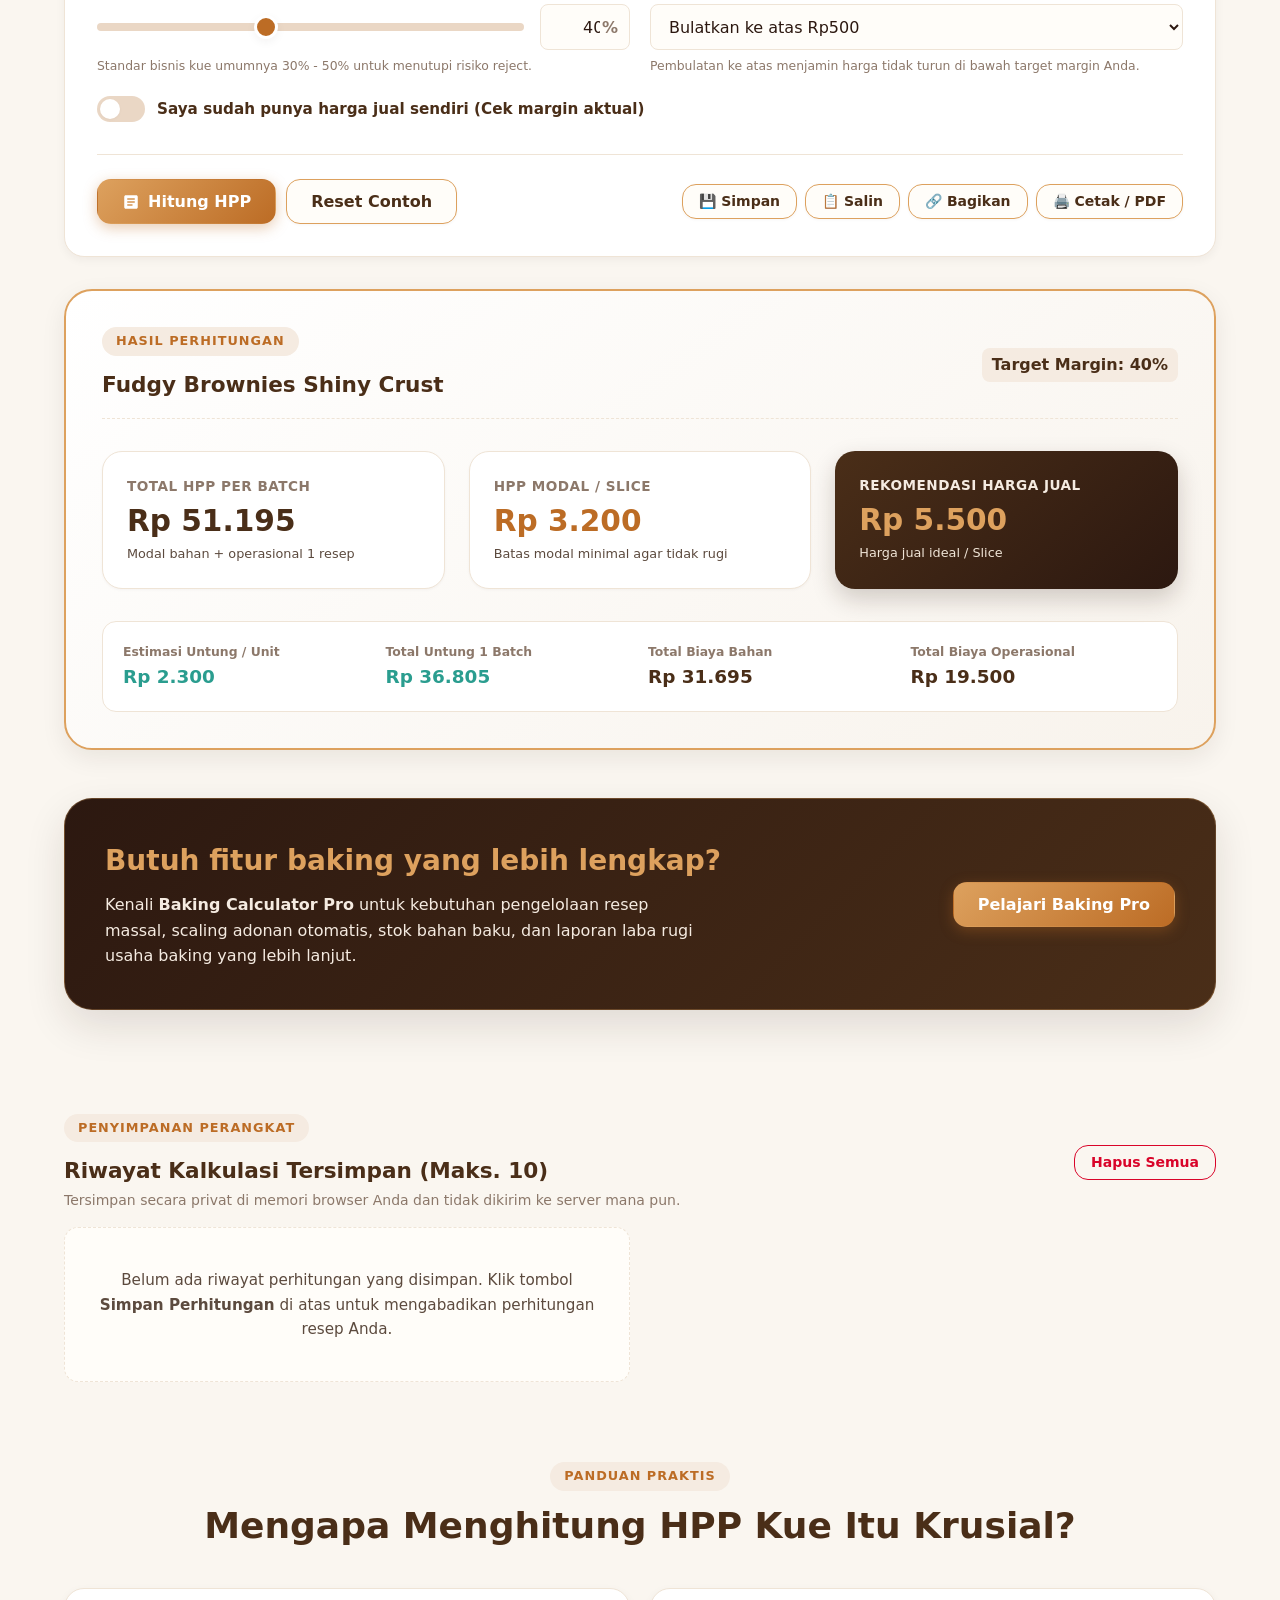
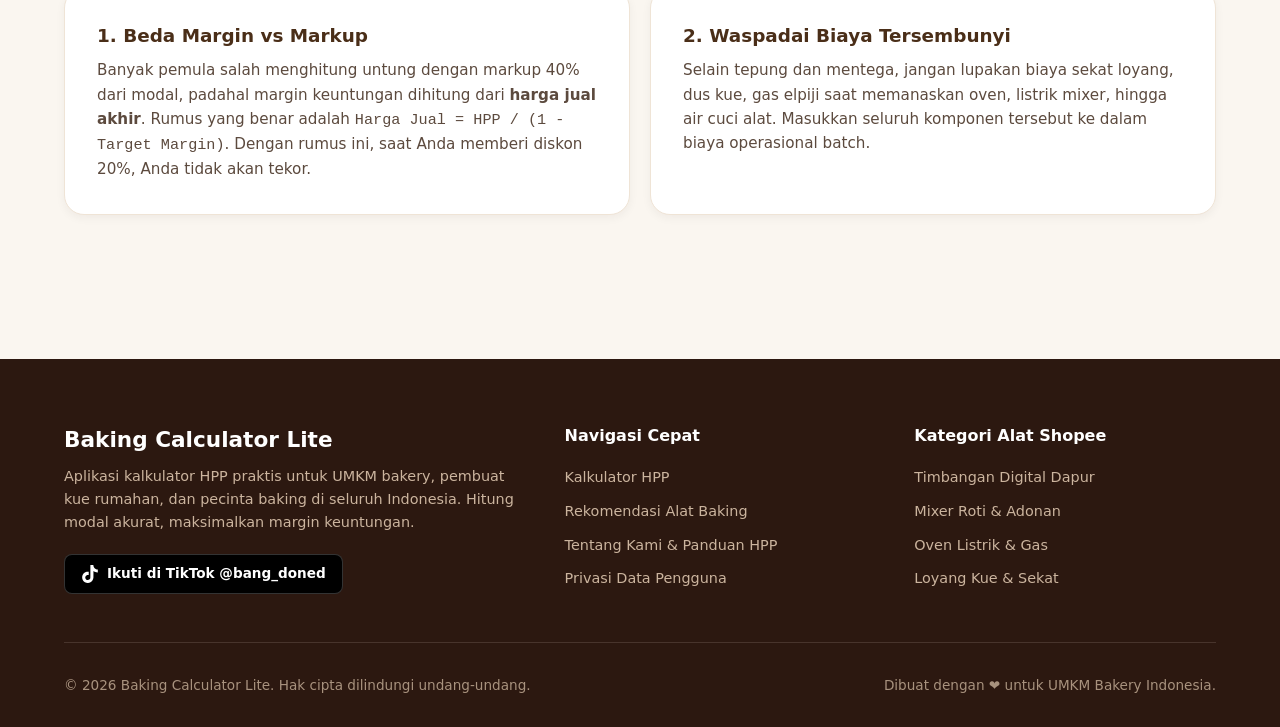
==== commit 6cd64d90: "Add files via upload" ====
--- a/index.html
+++ b/index.html
@@ -86,41 +86,31 @@
   </header>
 
   <main>
-    <!-- 1. HERO SECTION -->
+    <!-- 1. HERO SECTION (COMPACT & CLEAN) -->
     <section class="hero-section">
-      <div class="container hero-grid">
-        <div class="hero-content">
-          <div class="hero-tag">
-            <span>🍰</span> Solusi Praktis Usaha Baking
-          </div>
-          <h1 class="hero-title">
-            Hitung Modal. <br>
-            Tentukan Harga. <br>
-            <span class="highlight">Maksimalkan Profit.</span>
-          </h1>
-        </div>
-
-        <div class="hero-illustration-wrapper">
-          <img src="assets/images/hero-baking-tools.svg" alt="Ilustrasi Timbangan Digital dan Perlengkapan Baking" class="hero-illustration" width="480" height="360" onerror="this.style.display='none';">
-        </div>
+      <div class="container hero-center-wrap">
+        <div class="hero-tag">
+          <span>🍰</span> Solusi Praktis Usaha Baking
+        </div>
+        <h1 class="hero-title">
+          Hitung Modal. <br class="hero-br-desktop">
+          Tentukan Harga. <br class="hero-br-desktop">
+          <span class="highlight">Maksimalkan Profit.</span>
+        </h1>
       </div>
     </section>
 
-    <!-- 2. AFFILIATE PRODUCT GALLERY — POSISI DI ATAS (SATU BARIS HORIZONTAL) -->
+    <!-- 2. AFFILIATE PRODUCT GALLERY — COMPACT SQUARE CAROUSEL -->
     <section class="affiliate-gallery-section" id="section-affiliate-gallery" aria-label="Rekomendasi Perlengkapan Baking Pilihan">
       <div class="container">
         <div class="gallery-header-row">
-          <div class="gallery-title-group">
-            <span class="section-pill">Koleksi Terpilih</span>
-            <h2 class="gallery-title">Perlengkapan Baking Pilihan</h2>
-            <p class="gallery-subtitle">Temukan perlengkapan yang bisa membantu aktivitas baking Anda.</p>
-          </div>
+          <h2 class="gallery-title">Perlengkapan Baking Pilihan</h2>
           <div class="gallery-header-actions">
             <div class="gallery-scroll-nav" aria-hidden="true">
               <button type="button" class="btn-gallery-nav prev" id="gallery-nav-prev" aria-label="Geser ke kiri">&#8249;</button>
               <button type="button" class="btn-gallery-nav next" id="gallery-nav-next" aria-label="Geser ke kanan">&#8250;</button>
             </div>
-            <a href="products.html" class="btn btn-secondary btn-sm gallery-all-btn">
+            <a href="products.html" class="gallery-all-link">
               <span>Semua Produk &rarr;</span>
             </a>
           </div>
@@ -133,13 +123,13 @@
 
         <!-- Affiliate Disclosure -->
         <div class="affiliate-disclosure-banner">
-          <p>ℹ️ <strong>Transparansi Afiliasi:</strong> Sebagian tautan produk merupakan tautan afiliasi Shopee. Pembelian melalui tautan ini membantu pengembangan aplikasi tanpa biaya tambahan bagi Anda.</p>
-        </div>
-
-        <!-- 3. CTA UTAMA KALKULATOR HPP (SETELAH KATALOG AFFILIATE) -->
+          <p>ℹ️ <strong>Transparansi Afiliasi:</strong> Sebagian tautan merupakan afiliasi Shopee. Pembelian melalui tautan ini mendukung pengembangan aplikasi tanpa biaya tambahan bagi Anda.</p>
+        </div>
+
+        <!-- 3. CTA UTAMA KALKULATOR HPP -->
         <div class="gallery-calc-cta-wrap">
-          <a href="#section-calculator" class="btn btn-primary btn-lg" id="btn-hero-calc">
-            <svg viewBox="0 0 24 24" width="22" height="22" fill="currentColor"><path d="M19 3H5c-1.1 0-2 .9-2 2v14c0 1.1.9 2 2 2h14c1.1 0 2-.9 2-2V5c0-1.1-.9-2-2-2zm-2 10h-4v4h-2v-4H7v-2h4V7h2v4h4v2z"/></svg>
+          <a href="#section-calculator" class="btn btn-primary btn-calc-jump" id="btn-hero-calc">
+            <svg viewBox="0 0 24 24" width="20" height="20" fill="currentColor"><path d="M19 3H5c-1.1 0-2 .9-2 2v14c0 1.1.9 2 2 2h14c1.1 0 2-.9 2-2V5c0-1.1-.9-2-2-2zm-2 10h-4v4h-2v-4H7v-2h4V7h2v4h4v2z"/></svg>
             <span>Mulai Hitung HPP</span>
           </a>
         </div>
--- a/style.css
+++ b/style.css
@@ -272,20 +272,23 @@
 }
 
 /* ==========================================================================
-   HERO SECTION
+   HERO SECTION (COMPACT & CLEAN — NO ILLUSTRATION)
    ========================================================================== */
 .hero-section {
-  padding: 3.5rem 0 3rem;
+  padding: 1.75rem 0 0.85rem;
   background: linear-gradient(180deg, var(--bg-surface) 0%, var(--bg-main) 100%);
   position: relative;
   overflow: hidden;
-}
-
-.hero-grid {
-  display: grid;
-  grid-template-columns: 1.15fr 0.85fr;
-  align-items: center;
-  gap: 3rem;
+  text-align: center;
+}
+
+.hero-center-wrap {
+  display: flex;
+  flex-direction: column;
+  align-items: center;
+  justify-content: center;
+  max-width: 780px;
+  margin: 0 auto;
 }
 
 .hero-tag {
@@ -294,61 +297,28 @@
   gap: 8px;
   background-color: var(--color-beige);
   color: var(--color-coffee);
-  padding: 6px 14px;
+  padding: 5px 14px;
   border-radius: var(--radius-full);
-  font-size: 0.85rem;
+  font-size: 0.825rem;
   font-weight: 700;
-  margin-bottom: 1.25rem;
+  margin-bottom: 0.65rem;
   border: 1px solid var(--border-subtle);
 }
 
 .hero-title {
-  font-size: 2.75rem;
+  font-size: 2.25rem;
   font-weight: 800;
   line-height: 1.2;
   color: var(--color-coffee);
-  margin-bottom: 1.75rem;
+  margin-bottom: 0;
   letter-spacing: -0.5px;
+  text-align: center;
 }
 
 .hero-title .highlight {
   color: var(--color-caramel);
   position: relative;
   display: inline;
-}
-
-.hero-desc {
-  font-size: 1.125rem;
-  color: var(--text-secondary);
-  line-height: 1.7;
-  margin-bottom: 2rem;
-  max-width: 540px;
-}
-
-.hero-actions {
-  display: flex;
-  align-items: center;
-  gap: 1rem;
-  flex-wrap: wrap;
-}
-
-.hero-illustration-wrapper {
-  position: relative;
-  display: flex;
-  justify-content: center;
-  align-items: center;
-}
-
-.hero-illustration {
-  width: 100%;
-  max-width: 420px;
-  filter: drop-shadow(0 15px 30px rgba(74, 46, 24, 0.1));
-  animation: floatSubtle 6s ease-in-out infinite;
-}
-
-@keyframes floatSubtle {
-  0%, 100% { transform: translateY(0); }
-  50% { transform: translateY(-8px); }
 }
 
 /* ==========================================================================
@@ -1226,12 +1196,14 @@
 }
 
 .gallery-title {
-  font-size: 1.5rem;
-  font-weight: 800;
-  color: var(--color-coffee);
-  margin-top: 0.25rem;
-  margin-bottom: 0.25rem;
+  font-size: 1.35rem;
+  font-weight: 800;
+  color: var(--color-coffee);
+  margin: 0;
   letter-spacing: -0.01em;
+  display: flex;
+  align-items: center;
+  gap: 8px;
 }
 
 .gallery-subtitle {
@@ -1246,6 +1218,23 @@
   gap: 10px;
 }
 
+.gallery-all-link {
+  font-size: 0.88rem;
+  font-weight: 700;
+  color: var(--color-caramel);
+  text-decoration: none;
+  display: inline-flex;
+  align-items: center;
+  gap: 4px;
+  transition: color var(--transition-fast), transform var(--transition-fast);
+  white-space: nowrap;
+}
+
+.gallery-all-link:hover {
+  color: var(--color-coffee-dark);
+  transform: translateX(3px);
+}
+
 .gallery-scroll-nav {
   display: flex;
   align-items: center;
@@ -1253,13 +1242,13 @@
 }
 
 .btn-gallery-nav {
-  width: 34px;
-  height: 34px;
+  width: 32px;
+  height: 32px;
   border-radius: var(--radius-full);
   background-color: #FFFFFF;
   border: 1px solid var(--border-subtle);
   color: var(--color-coffee);
-  font-size: 1.25rem;
+  font-size: 1.15rem;
   line-height: 1;
   display: flex;
   align-items: center;
@@ -1293,8 +1282,8 @@
   scroll-snap-type: x mandatory !important;
   -webkit-overflow-scrolling: touch !important;
   scroll-behavior: smooth !important;
-  gap: 16px !important;
-  padding: 6px 4px 14px 4px !important;
+  gap: 14px !important;
+  padding: 4px 2px 10px 2px !important;
   width: 100% !important;
   scrollbar-width: none; /* Firefox */
   -ms-overflow-style: none; /* IE/Edge */
@@ -1304,16 +1293,16 @@
   display: none; /* Chrome, Safari, Edge */
 }
 
-/* Individual Thumbnail Card */
+/* Individual Thumbnail Card - Compact Square Focus */
 .affiliate-thumb-card {
-  flex: 0 0 190px !important;
-  min-width: 190px !important;
-  max-width: 205px !important;
+  flex: 0 0 170px !important;
+  min-width: 170px !important;
+  max-width: 175px !important;
   background-color: #FFFFFF;
   border-radius: var(--radius-md);
   border: 1px solid var(--border-subtle);
   overflow: hidden;
-  box-shadow: 0 2px 8px rgba(44, 24, 16, 0.04);
+  box-shadow: 0 2px 6px rgba(44, 24, 16, 0.04);
   transition: transform var(--transition-normal), box-shadow var(--transition-normal), border-color var(--transition-normal);
   display: flex;
   flex-direction: column;
@@ -1322,7 +1311,7 @@
 
 .affiliate-thumb-card:hover {
   transform: translateY(-3px);
-  box-shadow: 0 6px 18px rgba(44, 24, 16, 0.09);
+  box-shadow: 0 6px 16px rgba(44, 24, 16, 0.09);
   border-color: var(--color-caramel-light);
 }
 
@@ -1353,7 +1342,7 @@
   height: 100%;
   object-fit: contain;
   padding: 8px;
-  transition: transform 0.3s ease;
+  transition: transform 0.25s ease;
 }
 
 .affiliate-thumb-card:hover .thumb-img {
@@ -1362,41 +1351,42 @@
 
 .thumb-badge {
   position: absolute;
-  top: 8px;
-  left: 8px;
+  top: 6px;
+  left: 6px;
   background-color: rgba(44, 24, 16, 0.88);
   color: #FFFFFF;
-  font-size: 0.65rem;
+  font-size: 0.62rem;
   font-weight: 700;
-  padding: 2px 7px;
+  padding: 2px 6px;
   border-radius: var(--radius-xs);
   backdrop-filter: blur(4px);
   -webkit-backdrop-filter: blur(4px);
   z-index: 2;
-  box-shadow: 0 2px 4px rgba(0, 0, 0, 0.2);
-}
-
-/* Info Container */
+  box-shadow: 0 2px 4px rgba(0, 0, 0, 0.15);
+}
+
+/* Info Container - Compact & Sleek */
 .thumb-info {
-  padding: 10px 12px 12px;
+  padding: 6px 8px 8px;
   display: flex;
   flex-direction: column;
   flex-grow: 1;
   justify-content: space-between;
-  gap: 4px;
+  gap: 3px;
 }
 
 .thumb-title {
-  font-size: 0.85rem;
+  font-size: 0.78rem;
   font-weight: 700;
   color: var(--color-coffee);
-  line-height: 1.35;
+  line-height: 1.22;
   display: -webkit-box;
   -webkit-line-clamp: 2;
   -webkit-box-orient: vertical;
   overflow: hidden;
   margin: 0;
-  min-height: 2.3em;
+  min-height: 2.1em;
+  max-height: 2.5em;
   transition: color var(--transition-fast);
 }
 
@@ -1404,22 +1394,33 @@
   color: var(--color-caramel);
 }
 
+/* Compact Metadata Row (Price & Shopee Tag in 1 line) */
+.thumb-meta-row {
+  display: flex;
+  align-items: center;
+  justify-content: space-between;
+  gap: 4px;
+  margin-top: 2px;
+}
+
 .thumb-price {
-  font-size: 0.95rem;
+  font-size: 0.82rem;
   font-weight: 800;
   color: var(--color-coffee-dark);
-  margin-top: 2px;
+  margin: 0;
+  white-space: nowrap;
 }
 
 /* Subtle Natural Shopee Tag (No Aggressive Banner/Button) */
 .thumb-shopee-tag {
   display: inline-flex;
   align-items: center;
-  gap: 4px;
-  font-size: 0.72rem;
+  gap: 3px;
+  font-size: 0.66rem;
   font-weight: 700;
   color: #EE4D2D;
-  margin-top: 4px;
+  margin: 0;
+  white-space: nowrap;
   transition: opacity var(--transition-fast);
 }
 
@@ -1446,6 +1447,7 @@
 
 .gallery-empty-icon {
   font-size: 2rem;
+  flex-shrink: 0;
 }
 
 .gallery-empty-info {
@@ -1470,51 +1472,24 @@
   display: flex;
   justify-content: center;
   align-items: center;
-  margin-top: 1.75rem;
-}
-
-.gallery-calc-cta-wrap .btn {
-  box-shadow: 0 4px 16px rgba(188, 108, 37, 0.28);
-  font-size: 1.05rem;
-  padding: 14px 34px;
+  margin-top: 1.25rem;
+}
+
+.gallery-calc-cta-wrap .btn-calc-jump {
+  box-shadow: 0 4px 14px rgba(188, 108, 37, 0.25);
+  font-size: 0.95rem;
+  font-weight: 700;
+  padding: 11px 28px;
   border-radius: var(--radius-md);
   transition: all var(--transition-normal);
-}
-
-.gallery-calc-cta-wrap .btn:hover {
-  box-shadow: 0 6px 22px rgba(188, 108, 37, 0.42);
+  display: inline-flex;
+  align-items: center;
+  gap: 8px;
+}
+
+.gallery-calc-cta-wrap .btn-calc-jump:hover {
+  box-shadow: 0 6px 20px rgba(188, 108, 37, 0.4);
   transform: translateY(-2px);
-}
-  border-radius: var(--radius-md);
-  color: var(--text-secondary);
-}
-
-.gallery-empty-icon {
-  font-size: 2rem;
-  flex-shrink: 0;
-}
-
-.gallery-empty-info {
-  flex-grow: 1;
-}
-
-.gallery-empty-title {
-  font-size: 0.95rem;
-  font-weight: 800;
-  color: var(--color-coffee);
-  margin: 0 0 0.25rem;
-}
-
-.gallery-empty-desc {
-  font-size: 0.85rem;
-  color: var(--text-secondary);
-  margin: 0;
-  line-height: 1.4;
-}
-
-.gallery-empty-btn {
-  white-space: nowrap;
-  flex-shrink: 0;
 }
 
 /* ==========================================================================
--- a/responsive.css
+++ b/responsive.css
@@ -19,25 +19,6 @@
 
 /* Tablet (768px - 1023px) */
 @media (max-width: 1023px) {
-  .hero-grid {
-    grid-template-columns: 1fr;
-    text-align: center;
-    gap: 2rem;
-  }
-
-  .hero-desc {
-    margin-left: auto;
-    margin-right: auto;
-  }
-
-  .hero-actions {
-    justify-content: center;
-  }
-
-  .hero-illustration {
-    max-width: 320px;
-  }
-
   .results-main-grid {
     grid-template-columns: repeat(2, 1fr);
   }
@@ -305,7 +286,21 @@
   }
 
   .affiliate-gallery-section {
-    padding: 1.5rem 0 1.75rem !important;
+    padding: 1rem 0 1.25rem !important;
+  }
+
+  .gallery-header-row {
+    flex-direction: row;
+    align-items: center;
+    margin-bottom: 0.75rem !important;
+  }
+
+  .gallery-title {
+    font-size: 1.15rem !important;
+  }
+
+  .gallery-all-link {
+    font-size: 0.82rem !important;
   }
 
   .affiliate-gallery-scroll {
@@ -318,7 +313,7 @@
     -webkit-overflow-scrolling: touch !important;
     scroll-behavior: smooth !important;
     gap: 12px !important;
-    padding: 4px 4px 12px 4px !important;
+    padding: 2px 2px 10px 2px !important;
     scrollbar-width: none !important;
     -ms-overflow-style: none !important;
   }
@@ -328,49 +323,41 @@
   }
 
   .affiliate-thumb-card {
-    flex: 0 0 140px !important;
-    min-width: 140px !important;
-    max-width: 145px !important;
+    flex: 0 0 148px !important;
+    min-width: 148px !important;
+    max-width: 154px !important;
     scroll-snap-align: start !important;
   }
 
   .thumb-info {
-    padding: 8px 10px 10px !important;
+    padding: 6px 8px 8px !important;
+    gap: 2px !important;
   }
 
   .thumb-title {
+    font-size: 0.74rem !important;
+    line-height: 1.2 !important;
+    min-height: 2.1em !important;
+  }
+
+  .thumb-price {
     font-size: 0.78rem !important;
-    min-height: 2.2em !important;
-  }
-
-  .thumb-price {
-    font-size: 0.88rem !important;
-  }
-
-  .gallery-header-row {
-    flex-direction: row;
-    align-items: flex-end;
-    margin-bottom: 1rem !important;
-  }
-
-  .gallery-title {
-    font-size: 1.25rem;
-  }
-
-  .gallery-subtitle {
-    font-size: 0.85rem;
+  }
+
+  .thumb-shopee-tag {
+    font-size: 0.64rem !important;
   }
 
   .gallery-calc-cta-wrap {
-    margin-top: 1.25rem !important;
+    margin-top: 1rem !important;
     width: 100% !important;
   }
 
-  .gallery-calc-cta-wrap .btn {
+  .gallery-calc-cta-wrap .btn-calc-jump {
     width: 100% !important;
     justify-content: center !important;
-    padding: 12px 20px !important;
-    font-size: 0.98rem !important;
+    padding: 11px 20px !important;
+    font-size: 0.95rem !important;
   }
 
   .gallery-empty-fallback {
@@ -378,8 +365,6 @@
     text-align: center;
     gap: 0.75rem;
     padding: 1rem !important;
-  }
-    padding: 1.25rem 1rem;
   }
 
   .search-box-wrapper {
@@ -527,11 +512,6 @@
     font-size: 0.8rem;
   }
 
-  .hero-illustration {
-    max-width: 150px;
-    margin: 0.5rem auto 0;
-  }
-
   .preset-buttons {
     flex-direction: column;
     align-items: stretch;
@@ -556,17 +536,16 @@
     font-size: 0.975rem;
   }
 
+  .hero-section {
+    padding: 1.15rem 0 0.5rem !important;
+  }
+
   .hero-title {
-    font-size: 1.55rem;
+    font-size: 1.5rem !important;
     line-height: 1.22;
     word-break: break-word;
     overflow-wrap: break-word;
-    margin-bottom: 0.5rem;
-  }
-
-  .hero-illustration {
-    max-width: 130px;
-    margin: 0.25rem auto 0;
+    margin-bottom: 0.4rem;
   }
 
   .affiliate-thumb-card {
@@ -575,12 +554,27 @@
     max-width: 142px !important;
   }
 
-  .hero-desc {
-    font-size: 1rem;
-  }
-
-  .hero-actions .btn {
-    width: 100%;
+  .affiliate-gallery-scroll {
+    gap: 10px !important;
+    padding: 2px 2px 8px 2px !important;
+  }
+
+  .thumb-info {
+    padding: 5px 6px 6px !important;
+  }
+
+  .thumb-title {
+    font-size: 0.72rem !important;
+    line-height: 1.18 !important;
+    min-height: 2.1em !important;
+  }
+
+  .thumb-price {
+    font-size: 0.76rem !important;
+  }
+
+  .thumb-shopee-tag {
+    font-size: 0.62rem !important;
   }
 
   .stat-value {
@@ -691,21 +685,37 @@
   }
 
   .hero-title {
-    font-size: 1.35rem;
+    font-size: 1.35rem !important;
     line-height: 1.22;
     word-break: break-word;
     overflow-wrap: break-word;
     margin-bottom: 0.35rem;
   }
 
-  .hero-illustration {
-    max-width: 110px;
-    margin: 0.25rem auto 0;
-  }
-
   .affiliate-thumb-card {
     flex: 0 0 130px !important;
     min-width: 130px !important;
-    max-width: 135px !important;
+    max-width: 134px !important;
+  }
+
+  .affiliate-gallery-scroll {
+    gap: 8px !important;
+  }
+
+  .thumb-info {
+    padding: 4px 5px 5px !important;
+  }
+
+  .thumb-title {
+    font-size: 0.69rem !important;
+    line-height: 1.15 !important;
+  }
+
+  .thumb-price {
+    font-size: 0.72rem !important;
+  }
+
+  .thumb-shopee-tag {
+    font-size: 0.60rem !important;
   }
 }
